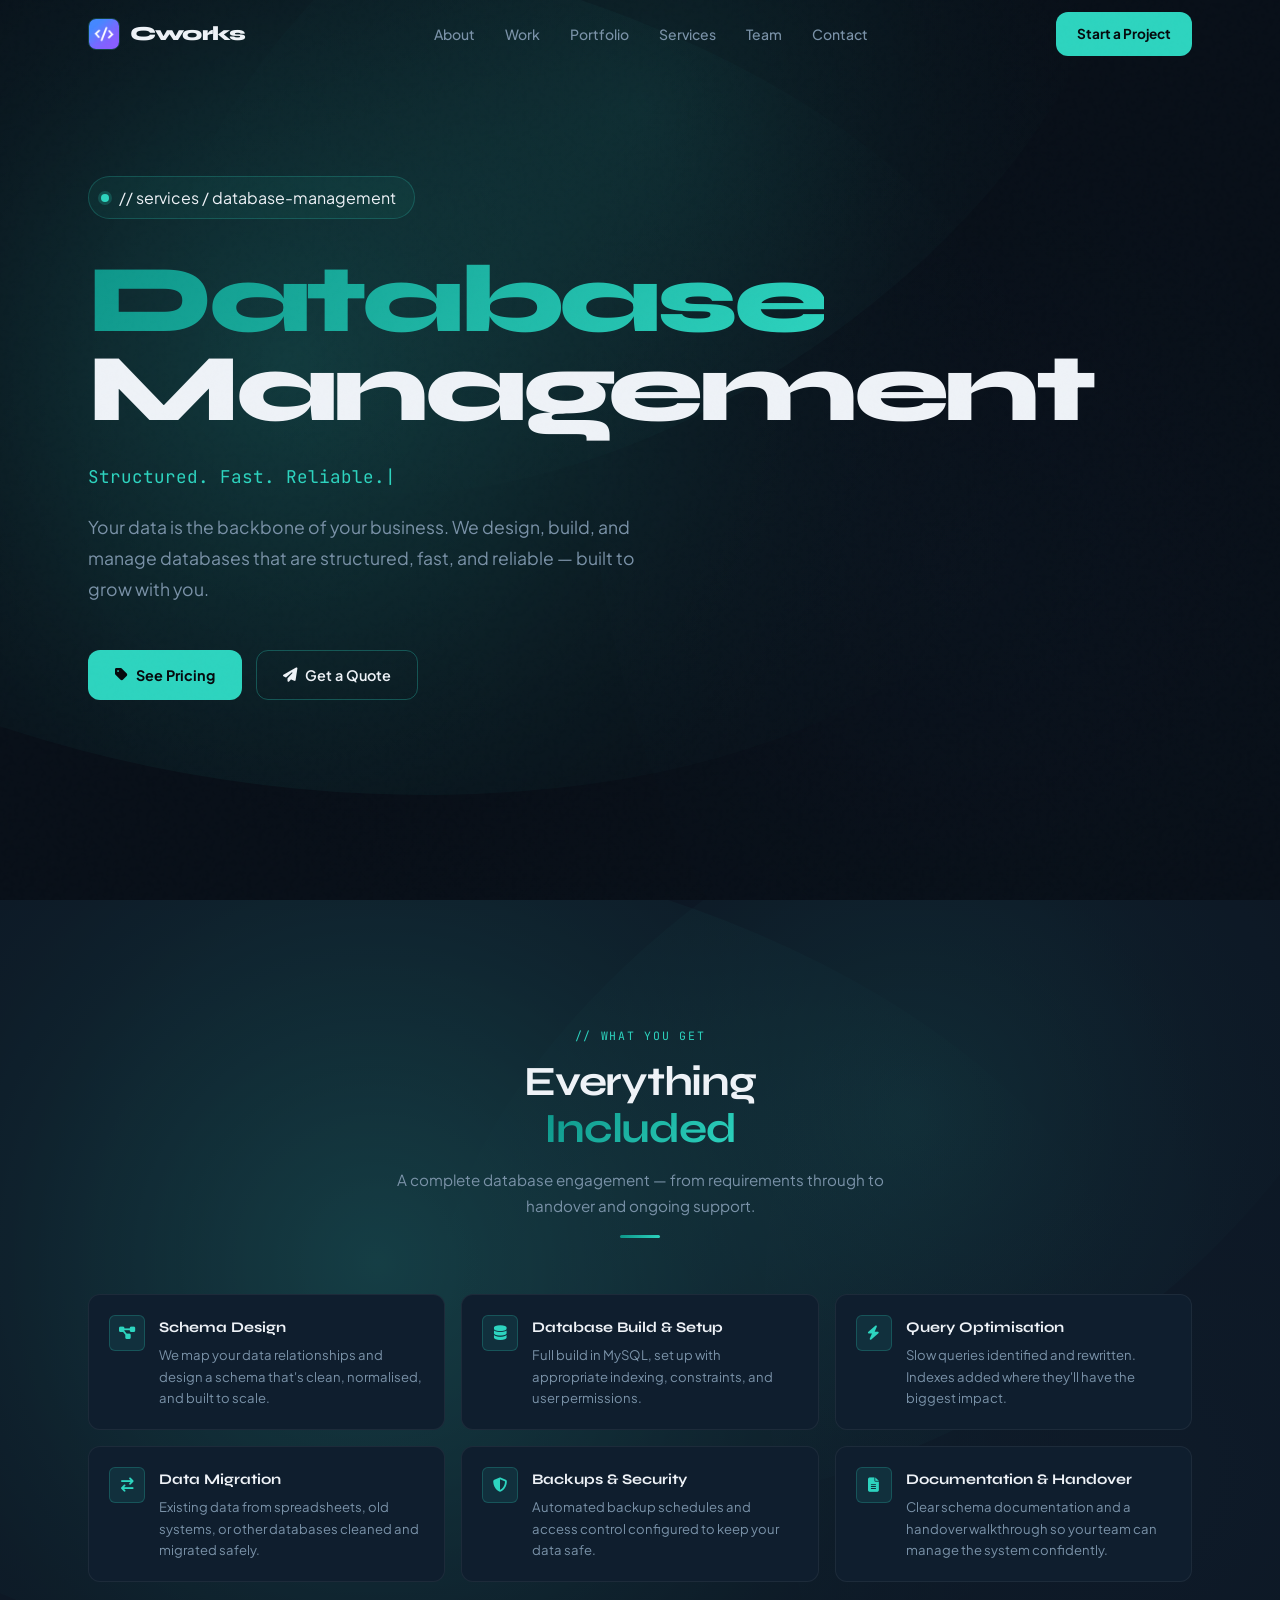
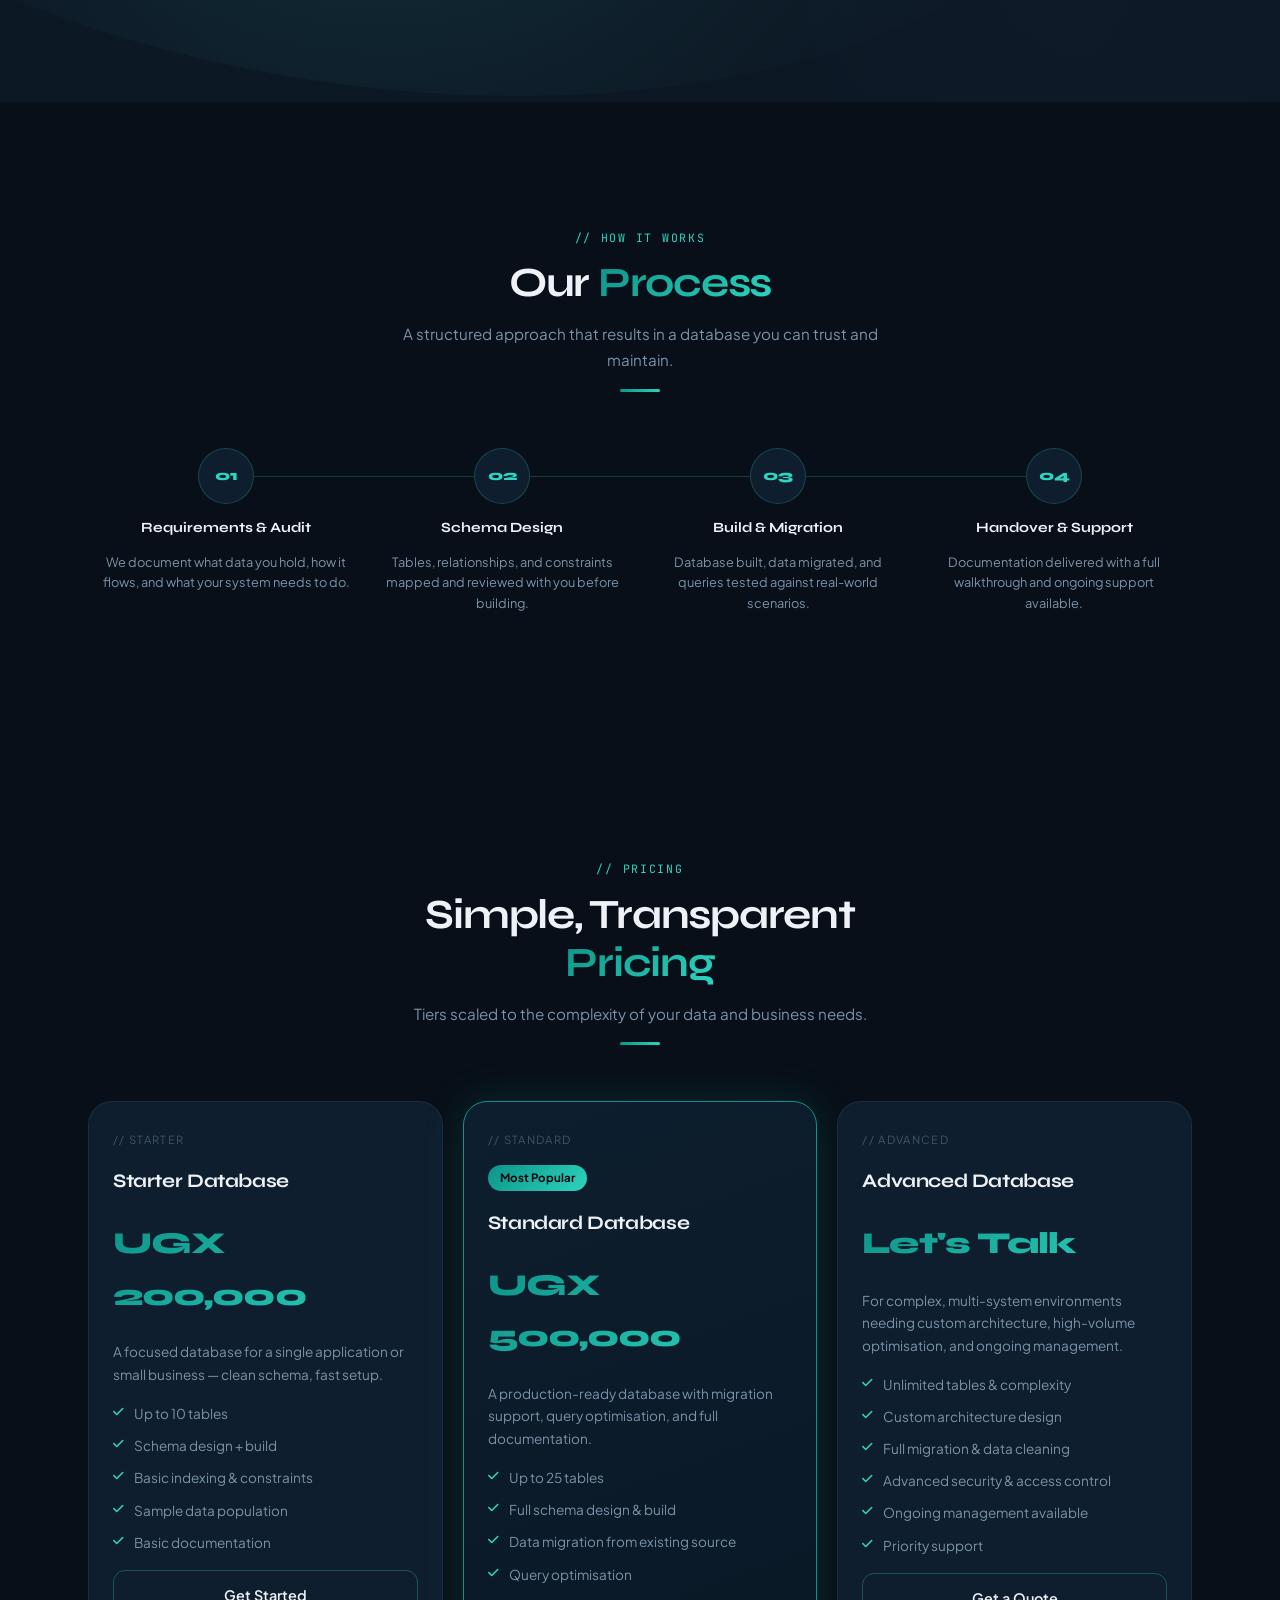
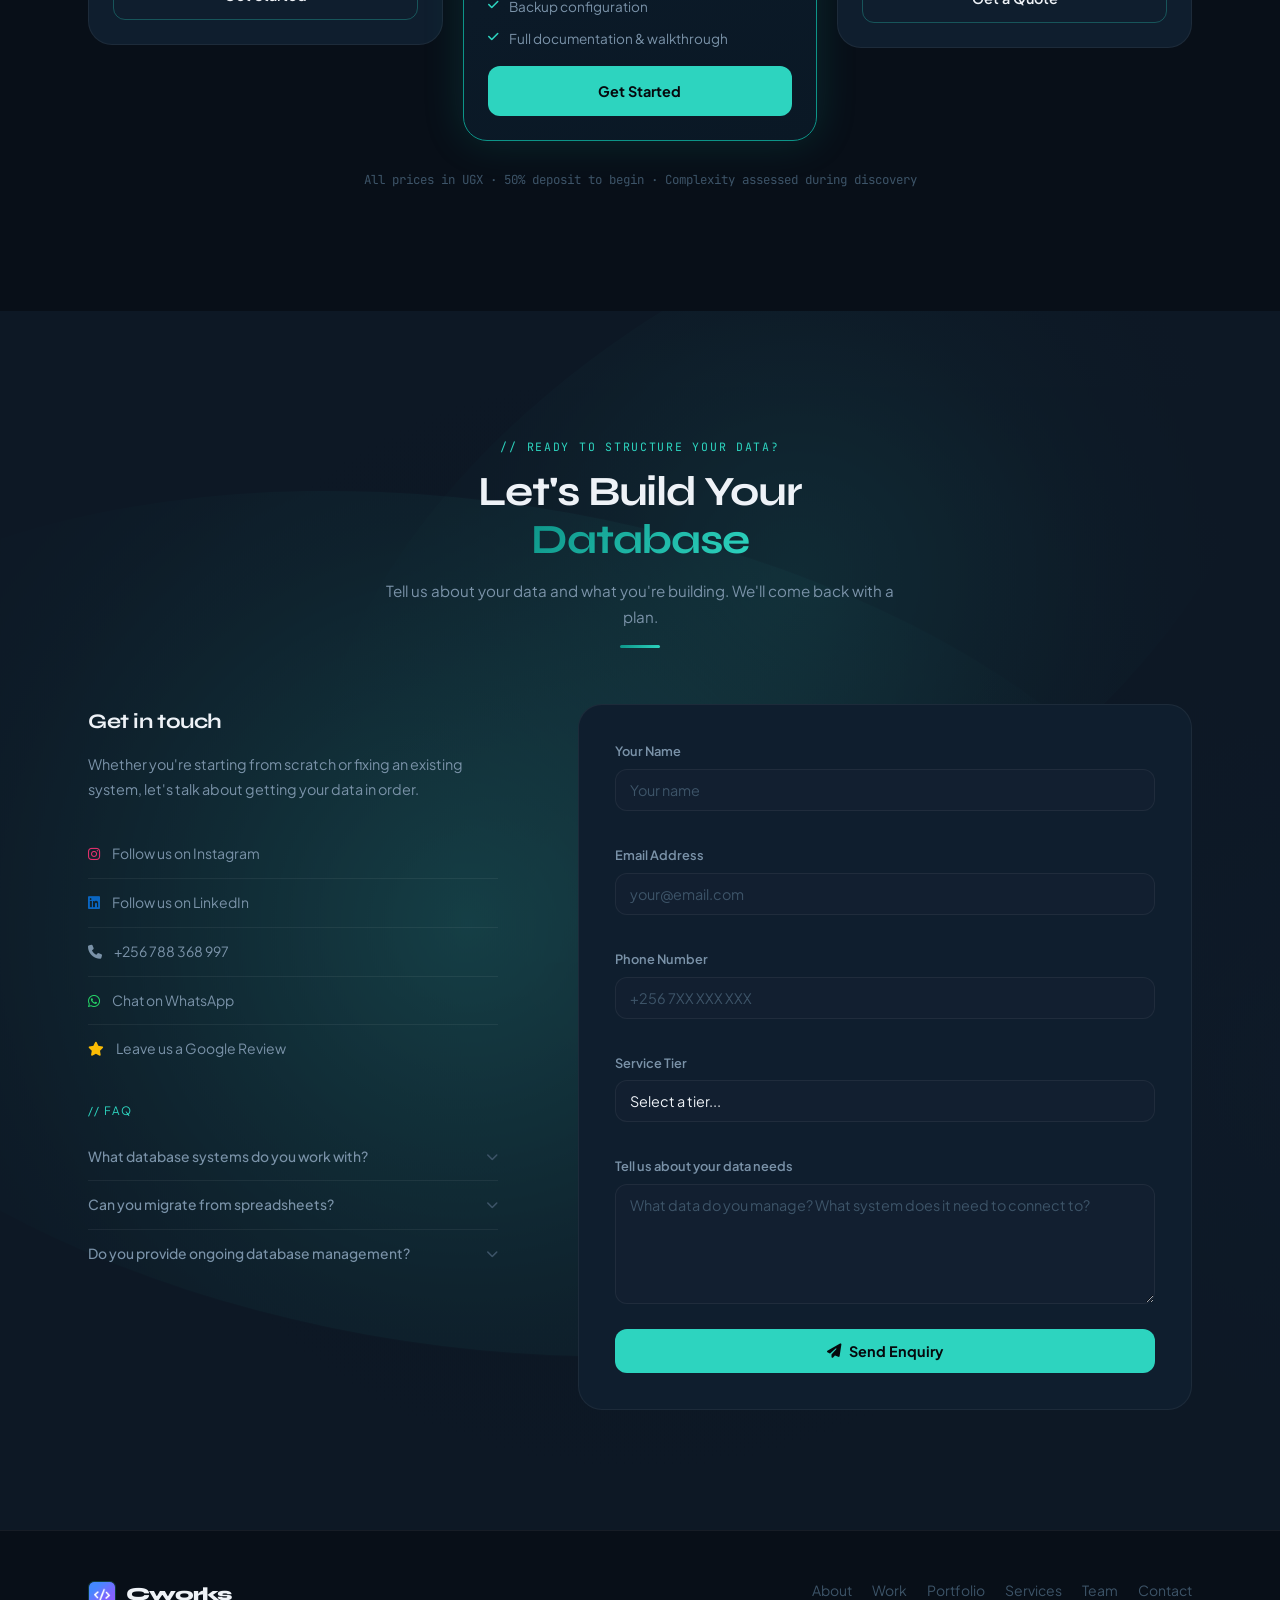
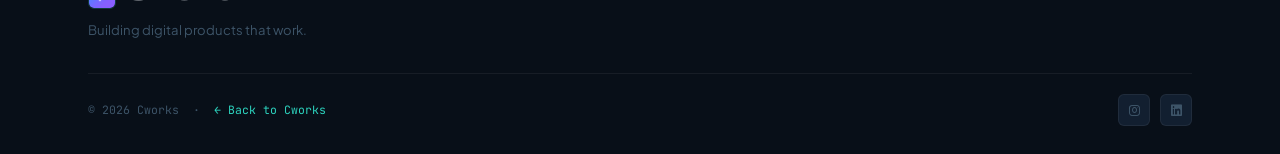
==== database-management.html @ e812fcf0 "Add portfolio page and update navigation links across multiple pages - Created a new portfolio.html " ====
<!DOCTYPE html>
<html lang="en">
<head>
  <meta charset="UTF-8"/>
  <meta name="viewport" content="width=device-width, initial-scale=1.0"/>
  <title>Database Management — Cworks</title>

  <link rel="icon" type="image/png" href="CodeHub.png"/>
  <link rel="apple-touch-icon" href="CodeHub.png"/>

  <meta name="description" content="Cworks designs and builds custom database systems for businesses. Structured storage, fast queries, and reliable data you can trust."/>
  <meta name="keywords" content="database management MySQL database design PHP backend Cworks"/>
  <meta name="author" content="Cworks — The Runner Team"/>
  <meta name="robots" content="index, follow"/>
  <meta name="theme-color" content="#415a77"/>
  <link rel="canonical" href="https://the-runner-team.github.io/website/database-management.html"/>

  <meta property="og:title" content="Database Management — Cworks"/>
  <meta property="og:description" content="Custom database systems designed and built for businesses. Structured, fast, and reliable data from day one."/>
  <meta property="og:url" content="https://the-runner-team.github.io/website/database-management.html"/>
  <meta property="og:type" content="website"/>
  <meta property="og:site_name" content="Cworks"/>
  <meta property="og:image" content="https://the-runner-team.github.io/website/CodeHub.png"/>

  <meta name="twitter:card" content="summary_large_image"/>
  <meta name="twitter:title" content="Database Management | Cworks"/>
  <meta name="twitter:image" content="https://the-runner-team.github.io/website/CodeHub.png"/>
  <meta name="twitter:site" content="@cworks26"/>

  <link rel="preconnect" href="https://fonts.googleapis.com"/>
  <link rel="preconnect" href="https://fonts.gstatic.com" crossorigin=""/>
  <link href="https://fonts.googleapis.com/css2?family=Syne:wght@700;800&family=Plus+Jakarta+Sans:wght@300;400;500;600;700&family=JetBrains+Mono:wght@400;500&display=swap" rel="stylesheet"/>
  <link rel="stylesheet" href="https://cdnjs.cloudflare.com/ajax/libs/font-awesome/6.5.0/css/all.min.css"/>
  <link rel="stylesheet" href="css/styles.css"/>
</head>

<body>

  <!-- NAV -->
  <nav class="navbar" id="navbar" role="navigation" aria-label="Main navigation">
    <div class="container nav-inner">
      <a href="index.html" class="nav-logo" aria-label="Cworks home">
        <span class="nav-logo-mark"><img src="CodeHub.png" alt="Cworks"/></span>
        Cworks
      </a>
      <ul class="nav-links" role="list">
        <li><a href="index.html#about"    class="nav-link">About</a></li>
        <li><a href="index.html#projects" class="nav-link">Work</a></li>
        <li><a href="portfolio.html"      class="nav-link">Portfolio</a></li>
        <li><a href="index.html#services" class="nav-link">Services</a></li>
        <li><a href="index.html#team"     class="nav-link">Team</a></li>
        <li><a href="#contact"            class="nav-link">Contact</a></li>
      </ul>
      <div style="display:flex;align-items:center;gap:10px;">
        <a href="#contact" class="btn-primary" style="padding:9px 20px;font-size:0.85rem;">Start a Project</a>
        <button class="hamburger" id="hamburger" aria-label="Toggle menu" aria-expanded="false">
          <span></span><span></span><span></span>
        </button>
      </div>
    </div>
  </nav>
  <div class="mobile-menu" id="mobileMenu" role="menu">
    <a href="index.html#about"    class="nav-link" role="menuitem">About</a>
    <a href="index.html#projects" class="nav-link" role="menuitem">Work</a>
    <a href="portfolio.html"      class="nav-link" role="menuitem">Portfolio</a>
    <a href="index.html#services" class="nav-link" role="menuitem">Services</a>
    <a href="index.html#team"     class="nav-link" role="menuitem">Team</a>
    <a href="#contact"            class="nav-link" role="menuitem">Contact</a>
    <a href="#contact"            class="btn-primary" style="margin-top:8px;justify-content:center;">Start a Project</a>
  </div>


  <!-- HERO -->
  <section class="hero" id="hero" aria-label="Database Management service">
  <canvas class="aurora-canvas" id="auroraCanvas" aria-hidden="true"></canvas>
    <div class="container">
      <div class="hero-content">
        <div class="hero-badge" aria-hidden="true">
          <span class="hero-badge-dot"></span>
          <span class="font-code">// services / database-management</span>
        </div>
        <h1 class="hero-title">
          <span class="gradient-text">Database</span> Management
        </h1>
        <p class="hero-subtitle">
          <span id="typing-text"></span><span class="typing-cursor" aria-hidden="true">|</span>
        </p>
        <p class="hero-description">
          Your data is the backbone of your business. We design, build, and manage databases that are structured, fast, and reliable — built to grow with you.
        </p>
        <div class="hero-cta">
          <a href="#pricing" class="btn-primary"><i class="fa-solid fa-tag" aria-hidden="true"></i> See Pricing</a>
          <a href="#contact" class="btn-secondary"><i class="fa-solid fa-paper-plane" aria-hidden="true"></i> Get a Quote</a>
        </div>
      </div>
    </div>
  </section>


  <!-- WHAT'S INCLUDED -->
  <section class="section about" id="includes" aria-label="What's included">
  <canvas class="aurora-canvas section-aurora" aria-hidden="true"></canvas>
    <div class="container">
      <div class="section-header reveal">
        <span class="section-label">// what you get</span>
        <h2 class="section-title">Everything<br/><span class="gradient-text">Included</span></h2>
        <p class="section-description">A complete database engagement — from requirements through to handover and ongoing support.</p>
        <span class="accent-line" aria-hidden="true"></span>
      </div>

      <div class="features-grid reveal">
        <div class="feature-item">
          <div class="feature-icon"><i class="fa-solid fa-diagram-project"></i></div>
          <div class="feature-text">
            <h4>Schema Design</h4>
            <p>We map your data relationships and design a schema that's clean, normalised, and built to scale.</p>
          </div>
        </div>
        <div class="feature-item">
          <div class="feature-icon"><i class="fa-solid fa-database"></i></div>
          <div class="feature-text">
            <h4>Database Build &amp; Setup</h4>
            <p>Full build in MySQL, set up with appropriate indexing, constraints, and user permissions.</p>
          </div>
        </div>
        <div class="feature-item">
          <div class="feature-icon"><i class="fa-solid fa-bolt"></i></div>
          <div class="feature-text">
            <h4>Query Optimisation</h4>
            <p>Slow queries identified and rewritten. Indexes added where they'll have the biggest impact.</p>
          </div>
        </div>
        <div class="feature-item">
          <div class="feature-icon"><i class="fa-solid fa-arrow-right-arrow-left"></i></div>
          <div class="feature-text">
            <h4>Data Migration</h4>
            <p>Existing data from spreadsheets, old systems, or other databases cleaned and migrated safely.</p>
          </div>
        </div>
        <div class="feature-item">
          <div class="feature-icon"><i class="fa-solid fa-shield-halved"></i></div>
          <div class="feature-text">
            <h4>Backups &amp; Security</h4>
            <p>Automated backup schedules and access control configured to keep your data safe.</p>
          </div>
        </div>
        <div class="feature-item">
          <div class="feature-icon"><i class="fa-solid fa-file-lines"></i></div>
          <div class="feature-text">
            <h4>Documentation &amp; Handover</h4>
            <p>Clear schema documentation and a handover walkthrough so your team can manage the system confidently.</p>
          </div>
        </div>
      </div>
    </div>
  </section>


  <!-- PROCESS -->
  <section class="section process-section has-grid" id="process" aria-label="Our process">
    <div class="container">
      <div class="section-header reveal">
        <span class="section-label">// how it works</span>
        <h2 class="section-title">Our <span class="gradient-text">Process</span></h2>
        <p class="section-description">A structured approach that results in a database you can trust and maintain.</p>
        <span class="accent-line" aria-hidden="true"></span>
      </div>

      <div class="process-compact reveal">
        <div class="process-compact-step">
          <div class="process-compact-num">01</div>
          <div class="process-compact-title">Requirements &amp; Audit</div>
          <div class="process-compact-desc">We document what data you hold, how it flows, and what your system needs to do.</div>
        </div>
        <div class="process-compact-step">
          <div class="process-compact-num">02</div>
          <div class="process-compact-title">Schema Design</div>
          <div class="process-compact-desc">Tables, relationships, and constraints mapped and reviewed with you before building.</div>
        </div>
        <div class="process-compact-step">
          <div class="process-compact-num">03</div>
          <div class="process-compact-title">Build &amp; Migration</div>
          <div class="process-compact-desc">Database built, data migrated, and queries tested against real-world scenarios.</div>
        </div>
        <div class="process-compact-step">
          <div class="process-compact-num">04</div>
          <div class="process-compact-title">Handover &amp; Support</div>
          <div class="process-compact-desc">Documentation delivered with a full walkthrough and ongoing support available.</div>
        </div>
      </div>
    </div>
  </section>


  <!-- PRICING -->
  <section class="section projects" id="pricing" aria-label="Pricing">
    <div class="container">
      <div class="section-header reveal">
        <span class="section-label">// pricing</span>
        <h2 class="section-title">Simple, Transparent<br/><span class="gradient-text">Pricing</span></h2>
        <p class="section-description">Tiers scaled to the complexity of your data and business needs.</p>
        <span class="accent-line" aria-hidden="true"></span>
      </div>

      <div class="pricing-grid reveal">

        <div class="pricing-card">
          <div class="pricing-tier-label font-code">// starter</div>
          <h3 class="pricing-name">Starter Database</h3>
          <span class="pricing-amount gradient-text">UGX 200,000</span>
          <p class="pricing-desc">A focused database for a single application or small business — clean schema, fast setup.</p>
          <ul class="pricing-features">
            <li><i class="fa-solid fa-check"></i> Up to 10 tables</li>
            <li><i class="fa-solid fa-check"></i> Schema design + build</li>
            <li><i class="fa-solid fa-check"></i> Basic indexing &amp; constraints</li>
            <li><i class="fa-solid fa-check"></i> Sample data population</li>
            <li><i class="fa-solid fa-check"></i> Basic documentation</li>
          </ul>
          <a href="#contact" class="btn-secondary" style="width:100%;justify-content:center;margin-top:auto;">Get Started</a>
        </div>

        <div class="pricing-card pricing-card--featured">
          <div class="pricing-tier-label font-code">// standard</div>
          <div class="pricing-popular-badge">Most Popular</div>
          <h3 class="pricing-name">Standard Database</h3>
          <span class="pricing-amount gradient-text">UGX 500,000</span>
          <p class="pricing-desc">A production-ready database with migration support, query optimisation, and full documentation.</p>
          <ul class="pricing-features">
            <li><i class="fa-solid fa-check"></i> Up to 25 tables</li>
            <li><i class="fa-solid fa-check"></i> Full schema design &amp; build</li>
            <li><i class="fa-solid fa-check"></i> Data migration from existing source</li>
            <li><i class="fa-solid fa-check"></i> Query optimisation</li>
            <li><i class="fa-solid fa-check"></i> Backup configuration</li>
            <li><i class="fa-solid fa-check"></i> Full documentation &amp; walkthrough</li>
          </ul>
          <a href="#contact" class="btn-primary" style="width:100%;justify-content:center;margin-top:auto;">Get Started</a>
        </div>

        <div class="pricing-card">
          <div class="pricing-tier-label font-code">// advanced</div>
          <h3 class="pricing-name">Advanced Database</h3>
          <span class="pricing-amount gradient-text">Let's Talk</span>
          <p class="pricing-desc">For complex, multi-system environments needing custom architecture, high-volume optimisation, and ongoing management.</p>
          <ul class="pricing-features">
            <li><i class="fa-solid fa-check"></i> Unlimited tables &amp; complexity</li>
            <li><i class="fa-solid fa-check"></i> Custom architecture design</li>
            <li><i class="fa-solid fa-check"></i> Full migration &amp; data cleaning</li>
            <li><i class="fa-solid fa-check"></i> Advanced security &amp; access control</li>
            <li><i class="fa-solid fa-check"></i> Ongoing management available</li>
            <li><i class="fa-solid fa-check"></i> Priority support</li>
          </ul>
          <a href="#contact" class="btn-secondary" style="width:100%;justify-content:center;margin-top:auto;">Get a Quote</a>
        </div>

      </div>
      <p class="pricing-notes">All prices in UGX · 50% deposit to begin · Complexity assessed during discovery</p>
    </div>
  </section>


  <!-- CONTACT -->
  <section class="section contact has-grid bg-1-section" id="contact" aria-label="Get in touch">
  <canvas class="aurora-canvas section-aurora" aria-hidden="true"></canvas>
    <div class="container">
      <div class="section-header reveal">
        <span class="section-label">// ready to structure your data?</span>
        <h2 class="section-title">Let's Build Your<br/><span class="gradient-text">Database</span></h2>
        <p class="section-description">Tell us about your data and what you're building. We'll come back with a plan.</p>
        <span class="accent-line" aria-hidden="true"></span>
      </div>

      <div class="contact-wrapper contact-wrapper--wide">
        <div class="contact-info reveal">
          <h3>Get in touch</h3>
          <p>Whether you're starting from scratch or fixing an existing system, let's talk about getting your data in order.</p>
          <a href="https://www.instagram.com/cworks26/" class="contact-link" target="_blank" rel="noopener noreferrer">
            <i class="fa-brands fa-instagram" style="color:#E1306C;"></i> Follow us on Instagram
          </a>
          <a href="https://www.linkedin.com/company/cworks26/" class="contact-link" target="_blank" rel="noopener noreferrer">
            <i class="fa-brands fa-linkedin" style="color:#0A66C2;"></i> Follow us on LinkedIn
          </a>
          <a href="tel:+256788368997" class="contact-link">
            <i class="fa-solid fa-phone"></i> +256 788 368 997
          </a>
          <a href="https://wa.me/256788368997" class="contact-link" target="_blank" rel="noopener noreferrer">
            <i class="fa-brands fa-whatsapp" style="color:#25D366;"></i> Chat on WhatsApp
          </a>
          <a href="https://g.page/r/CXH2-fsHKeH0EBM/review" class="contact-link" target="_blank" rel="noopener noreferrer">
            <i class="fa-solid fa-star" style="color:#FBBC04;"></i> Leave us a Google Review
          </a>

          <div class="faq-inline">
            <p class="faq-inline-label font-code">// faq</p>
            <details class="faq-item">
              <summary class="faq-question">What database systems do you work with?<i class="fa-solid fa-chevron-down faq-icon"></i></summary>
              <div class="faq-answer"><p>We primarily work with MySQL and Python-based backends. We can assess other systems — reach out to discuss your stack.</p></div>
            </details>
            <details class="faq-item">
              <summary class="faq-question">Can you migrate from spreadsheets?<i class="fa-solid fa-chevron-down faq-icon"></i></summary>
              <div class="faq-answer"><p>Yes — spreadsheet-to-database migration is one of the most common things we do. We handle data cleaning and import as part of the process.</p></div>
            </details>
            <details class="faq-item">
              <summary class="faq-question">Do you provide ongoing database management?<i class="fa-solid fa-chevron-down faq-icon"></i></summary>
              <div class="faq-answer"><p>Yes — ongoing management, monitoring, and optimisation are available as a retainer. Discuss this during your discovery call.</p></div>
            </details>
          </div>
        </div>

        <div class="contact-form reveal reveal-delay-2">
          <form id="contact-form" action="https://api.web3forms.com/submit" method="POST" aria-label="Database enquiry form" novalidate>
            <input type="hidden" name="access_key" value="dd3dd29d-fc75-4ea5-b907-18526ad695c6"/>
            <input type="hidden" name="redirect" value="false"/>
            <input type="hidden" name="subject" value="Database Management Enquiry — Cworks"/>
            <input type="hidden" name="from_name" value="Cworks Database Management Page"/>

            <div class="form-group">
              <label class="form-label" for="contact-name">Your Name</label>
              <input class="form-input" type="text" id="contact-name" name="name" placeholder="Your name" autocomplete="name" required/>
              <span class="form-error" id="name-error" aria-live="polite"></span>
            </div>
            <div class="form-group">
              <label class="form-label" for="contact-email">Email Address</label>
              <input class="form-input" type="email" id="contact-email" name="email" placeholder="your@email.com" autocomplete="email" required/>
              <span class="form-error" id="email-error" aria-live="polite"></span>
            </div>
            <div class="form-group">
              <label class="form-label" for="contact-phone">Phone Number</label>
              <input class="form-input" type="tel" id="contact-phone" name="phone" placeholder="+256 7XX XXX XXX" autocomplete="tel" required/>
              <span class="form-error" id="phone-error" aria-live="polite"></span>
            </div>
            <div class="form-group">
              <label class="form-label" for="contact-tier">Service Tier</label>
              <select class="form-input form-select" id="contact-tier" name="tier" required>
                <option value="" disabled selected>Select a tier...</option>
                <option value="Starter Database — UGX 200,000">Starter Database — UGX 200,000</option>
                <option value="Standard Database — UGX 500,000">Standard Database — UGX 500,000</option>
                <option value="Advanced Database — Custom pricing">Advanced Database — Custom pricing</option>
              </select>
              <span class="form-error" id="tier-error" aria-live="polite"></span>
            </div>
            <div class="form-group">
              <label class="form-label" for="contact-message">Tell us about your data needs</label>
              <textarea class="form-textarea" id="contact-message" name="message" placeholder="What data do you manage? What system does it need to connect to?" rows="5" required></textarea>
            </div>
            <div id="form-feedback" class="form-feedback" aria-live="polite" hidden></div>
            <button type="submit" id="form-submit" class="btn-primary" style="width:100%;justify-content:center;">
              <i class="fa-solid fa-paper-plane"></i> Send Enquiry
            </button>
          </form>
        </div>
      </div>
    </div>
  </section>


  <!-- FOOTER -->
  <footer class="footer" role="contentinfo">
  <div class="container">
    <div class="footer-inner">
      <div>
        <div class="footer-logo-wrap">
          <span class="footer-logo-icon"><img src="CodeHub.png" alt="Cworks"/></span>
          Cworks
        </div>
        <p class="footer-tagline">Building digital products that work.</p>
      </div>
      <nav aria-label="Footer navigation">
        <div class="footer-nav">
          <a href="index.html#about"    class="footer-link">About</a>
          <a href="index.html#projects" class="footer-link">Work</a>
          <a href="portfolio.html"      class="footer-link">Portfolio</a>
          <a href="index.html#services" class="footer-link">Services</a>
          <a href="index.html#team"     class="footer-link">Team</a>
          <a href="#contact"            class="footer-link">Contact</a>
        </div>
      </nav>
    </div>
    <div class="footer-bottom">
      <p class="footer-copy">© <span class="footer-year"></span> Cworks &nbsp;·&nbsp; <a href="index.html" style="color:var(--teal);">← Back to Cworks</a></p>
      <div class="footer-socials">
        <a href="https://www.instagram.com/cworks26/" class="footer-social" target="_blank" rel="noopener noreferrer" aria-label="Instagram"><i class="fa-brands fa-instagram" aria-hidden="true"></i></a>
        <a href="https://www.linkedin.com/company/cworks26/" class="footer-social" target="_blank" rel="noopener noreferrer" aria-label="LinkedIn"><i class="fa-brands fa-linkedin" aria-hidden="true"></i></a>
      </div>
    </div>
  </div>
</footer>

  <script src="js/script.js"></script>
</body>
</html>
---- css/styles.css ----
/* ============================================================
   Cworks — Precision Dark Design System v3
   Fonts: Syne (display) · Plus Jakarta Sans (body) · JetBrains Mono
   Accent: Electric Teal #2dd4bf / #0d9488
   ============================================================ */

:root {
  --bg-0:          #080f18;
  --bg-1:          #0d1825;
  --bg-2:          #121f30;
  --bg-card:       #0f1e2e;
  --bg-card-hover: #152536;

  --teal:          #2dd4bf;
  --teal-dark:     #0d9488;
  --teal-dim:      rgba(45, 212, 191, 0.1);
  --teal-glow:     0 0 40px rgba(45, 212, 191, 0.18);
  --teal-border:   rgba(45, 212, 191, 0.22);

  --text-1:  #eef2f7;
  --text-2:  #7a92a8;
  --text-3:  #3d5468;

  --border:       rgba(255, 255, 255, 0.06);
  --border-hover: rgba(45, 212, 191, 0.3);

  --radius-sm: 6px;
  --radius-md: 12px;
  --radius-lg: 18px;
  --radius-xl: 24px;

  --shadow-card: 0 4px 40px rgba(0,0,0,0.5);
  --shadow-teal: 0 8px 32px rgba(13,148,136,0.28);

  --ease: cubic-bezier(0.16, 1, 0.3, 1);
  --t:    0.32s;
}

/* RESET */
*, *::before, *::after { box-sizing: border-box; margin: 0; padding: 0; }
html { scroll-behavior: smooth; }
body {
  font-family: 'Plus Jakarta Sans', sans-serif;
  background: var(--bg-0);
  color: var(--text-1);
  line-height: 1.7;
  overflow-x: hidden;
  -webkit-font-smoothing: antialiased;
}
img { max-width: 100%; display: block; }
a   { color: inherit; text-decoration: none; }
ul  { list-style: none; }
button { cursor: pointer; border: none; background: none; font-family: inherit; }

/* LAYOUT */
.container { width: 100%; max-width: 1160px; margin: 0 auto; padding: 0 28px; }
.section    { padding: 120px 0; }

/* TYPE */
.label {
  font-family: 'JetBrains Mono', monospace;
  font-size: 0.72rem;
  letter-spacing: 0.15em;
  text-transform: uppercase;
  color: var(--teal);
}

.eyebrow {
  display: flex;
  align-items: center;
  gap: 10px;
  margin-bottom: 20px;
}

.eyebrow::before {
  content: '';
  display: block;
  width: 28px;
  height: 2px;
  background: var(--teal);
  border-radius: 2px;
  flex-shrink: 0;
}

.teal { color: var(--teal); }

.teal-gradient {
  background: linear-gradient(135deg, var(--teal-dark), var(--teal));
  -webkit-background-clip: text;
  -webkit-text-fill-color: transparent;
  background-clip: text;
}

/* NOISE */
body::before {
  content: '';
  position: fixed;
  inset: 0;
  background-image: url("data:image/svg+xml,%3Csvg viewBox='0 0 200 200' xmlns='http://www.w3.org/2000/svg'%3E%3Cfilter id='n'%3E%3CfeTurbulence type='fractalNoise' baseFrequency='0.85' numOctaves='4' stitchTiles='stitch'/%3E%3C/filter%3E%3Crect width='100%25' height='100%25' filter='url(%23n)' opacity='0.05'/%3E%3C/svg%3E");
  pointer-events: none;
  z-index: 999;
  opacity: 0.3;
}

/* ── NAVBAR ─────────────────────────────────────────────── */
.navbar {
  position: fixed; top: 0; left: 0; width: 100%; z-index: 100;
  transition: background var(--t) var(--ease), border-color var(--t);
  border-bottom: 1px solid transparent;
}
.navbar.scrolled {
  background: rgba(6,9,13,0.88);
  backdrop-filter: blur(24px);
  -webkit-backdrop-filter: blur(24px);
  border-bottom-color: var(--border);
}
.nav-inner {
  display: flex; align-items: center; justify-content: space-between; height: 68px;
}
.nav-logo {
  display: flex; align-items: center; gap: 10px;
  font-family: 'Syne', sans-serif; font-weight: 800; font-size: 1.25rem;
  letter-spacing: -0.04em; color: var(--text-1);
}
.nav-logo-mark {
  width: 32px; height: 32px; border-radius: 8px;
  overflow: hidden; border: 1px solid var(--teal-border); flex-shrink: 0;
}
.nav-logo-mark img { width: 100%; height: 100%; object-fit: cover; }
.nav-links { display: flex; align-items: center; gap: 2px; }
.nav-link {
  padding: 6px 14px; font-size: 0.875rem; font-weight: 500;
  color: var(--text-2); border-radius: var(--radius-sm);
  transition: color var(--t), background var(--t);
}
.nav-link:hover, .nav-link.active {
  color: var(--text-1); background: rgba(255,255,255,0.05);
}
.hamburger { display: none; flex-direction: column; gap: 5px; padding: 6px; }
.hamburger span {
  display: block; width: 22px; height: 2px;
  background: var(--text-1); border-radius: 2px; transition: all 0.3s;
}
.hamburger.active span:nth-child(1) { transform: translateY(7px) rotate(45deg); }
.hamburger.active span:nth-child(2) { opacity: 0; transform: scaleX(0); }
.hamburger.active span:nth-child(3) { transform: translateY(-7px) rotate(-45deg); }
.mobile-menu {
  display: none; position: fixed; top: 68px; left: 0; right: 0;
  background: rgba(6,9,13,0.97); backdrop-filter: blur(24px);
  border-bottom: 1px solid var(--border);
  padding: 16px 28px; flex-direction: column; gap: 4px; z-index: 99;
}
.mobile-menu.open { display: flex; }
.mobile-menu .nav-link { padding: 12px 14px; font-size: 0.95rem; }

/* ── BUTTONS ────────────────────────────────────────────── */
.btn-primary {
  display: inline-flex; align-items: center; gap: 8px;
  padding: 12px 26px; background: var(--teal); color: #06090d;
  font-family: 'Plus Jakarta Sans', sans-serif; font-size: 0.9rem; font-weight: 700;
  border-radius: var(--radius-md); border: 1px solid transparent;
  transition: all var(--t) var(--ease); cursor: pointer; white-space: nowrap;
}
.btn-primary:hover { background: #fff; transform: translateY(-2px); box-shadow: var(--shadow-teal); }

.btn-outline {
  display: inline-flex; align-items: center; gap: 8px;
  padding: 12px 26px; background: transparent; color: var(--text-1);
  font-family: 'Plus Jakarta Sans', sans-serif; font-size: 0.9rem; font-weight: 600;
  border-radius: var(--radius-md); border: 1px solid var(--border-hover);
  transition: all var(--t) var(--ease); cursor: pointer; white-space: nowrap;
}
.btn-outline:hover {
  background: var(--teal-dim); border-color: var(--teal);
  color: var(--teal); transform: translateY(-2px);
}

.btn-ghost {
  display: inline-flex; align-items: center; gap: 6px;
  background: transparent; color: var(--teal);
  font-size: 0.85rem; font-weight: 600; border: none;
  transition: gap var(--t) var(--ease); cursor: pointer;
}
.btn-ghost:hover { gap: 10px; }

/* ── HERO ───────────────────────────────────────────────── */
.hero {
  position: relative; min-height: 100vh;
  display: flex; align-items: center;
  overflow: hidden; background: var(--bg-0);
}
/* ── AURORA CANVAS ───────────────────────────────────────── */
/* Used on hero + all bg-1 sections for ambient depth */
.aurora-canvas {
  position: absolute;
  inset: 0;
  width: 100%;
  height: 100%;
  pointer-events: none;
  z-index: 0;
}
.hero .aurora-canvas    { opacity: 0.6; }
.section .aurora-canvas { opacity: 0.55; }
/* Lift all direct containers above the canvas */
.section > .container,
.hero > .container { position: relative; z-index: 1; }
.hero-orb {
  position: absolute; border-radius: 50%; filter: blur(90px); pointer-events: none;
}
.orb-1 {
  width: 700px; height: 700px;
  background: radial-gradient(circle, rgba(13,148,136,0.28) 0%, transparent 65%);
  top: -200px; left: -180px; animation: drift-1 20s ease-in-out infinite;
}
.orb-2 {
  width: 500px; height: 500px;
  background: radial-gradient(circle, rgba(45,212,191,0.14) 0%, transparent 65%);
  bottom: -100px; right: -50px; animation: drift-2 25s ease-in-out infinite;
}
@keyframes drift-1 {
  0%,100% { transform: translate(0,0); }
  33% { transform: translate(50px,-30px); }
  66% { transform: translate(-20px,40px); }
}
@keyframes drift-2 {
  0%,100% { transform: translate(0,0); }
  50% { transform: translate(-40px,-50px); }
}
.hero-content {
  position: relative; z-index: 2;
  padding: 140px 0 100px; max-width: 880px;
}
.hero-status {
  display: inline-flex; align-items: center; gap: 10px;
  background: rgba(45,212,191,0.06); border: 1px solid var(--teal-border);
  border-radius: 100px; padding: 7px 18px 7px 12px; margin-bottom: 36px;
}
.status-dot {
  width: 8px; height: 8px; border-radius: 50%; background: var(--teal);
  box-shadow: 0 0 0 3px rgba(45,212,191,0.2); flex-shrink: 0;
  animation: pulse-ring 2.5s ease-in-out infinite;
}
@keyframes pulse-ring {
  0%,100% { box-shadow: 0 0 0 3px rgba(45,212,191,0.2); }
  50%      { box-shadow: 0 0 0 7px rgba(45,212,191,0.05); }
}
.hero-headline {
  font-family: 'Syne', sans-serif;
  font-size: clamp(3.5rem, 9vw, 7.5rem);
  font-weight: 800; line-height: 0.92; letter-spacing: -0.045em;
  margin-bottom: 28px; color: var(--text-1);
}
.hero-sub {
  font-size: clamp(1rem, 2vw, 1.18rem); color: var(--text-2);
  max-width: 560px; line-height: 1.78; margin-bottom: 44px;
}
.hero-cta { display: flex; align-items: center; gap: 14px; flex-wrap: wrap; margin-bottom: 64px; }
.hero-stats {
  display: flex; border-top: 1px solid var(--border); padding-top: 40px; max-width: 480px;
}
.hero-stat { padding-right: 36px; margin-right: 36px; border-right: 1px solid var(--border); }
.hero-stat:last-child { border-right: none; margin-right: 0; padding-right: 0; }
.hero-stat-value {
  font-family: 'Syne', sans-serif; font-size: 2.2rem; font-weight: 800;
  letter-spacing: -0.04em; color: var(--text-1); line-height: 1; margin-bottom: 4px;
}
.hero-stat-label {
  font-family: 'JetBrains Mono', monospace; font-size: 0.7rem;
  color: var(--text-3); letter-spacing: 0.1em; text-transform: uppercase;
}

/* ── MARQUEE ────────────────────────────────────────────── */
.marquee-section {
  border-top: 1px solid var(--border); border-bottom: 1px solid var(--border);
  background: var(--bg-1); padding: 18px 0; overflow: hidden;
}
.marquee-track {
  display: flex; animation: marquee 32s linear infinite; width: max-content;
}
.marquee-track:hover { animation-play-state: paused; }
.marquee-item {
  display: flex; align-items: center; gap: 10px; padding: 0 36px;
  font-family: 'JetBrains Mono', monospace; font-size: 0.75rem;
  color: var(--text-3); letter-spacing: 0.08em; text-transform: uppercase;
  white-space: nowrap; transition: color var(--t);
}
.marquee-item:hover { color: var(--teal); }
.marquee-item img {
  width: 18px; height: 18px; opacity: 0.4; filter: grayscale(1);
  transition: all var(--t);
}
.marquee-item:hover img { opacity: 1; filter: grayscale(0); }
.marquee-sep { color: var(--text-3); font-size: 0.5rem; }
@keyframes marquee { from { transform: translateX(0); } to { transform: translateX(-50%); } }

/* ── VALUE PROPS ────────────────────────────────────────── */
.value-section { background: var(--bg-0); }
.value-grid {
  display: grid; grid-template-columns: repeat(3, 1fr);
  gap: 2px; background: var(--border);
  border: 1px solid var(--border); border-radius: var(--radius-xl);
  overflow: hidden; margin-top: 56px;
}
.value-card {
  background: var(--bg-1); padding: 40px 32px;
  position: relative; transition: background var(--t) var(--ease);
}
.value-card:hover { background: var(--bg-card); }
.value-card::before {
  content: ''; position: absolute; top: 0; left: 0; right: 0; height: 2px;
  background: linear-gradient(90deg, var(--teal-dark), var(--teal));
  transform: scaleX(0); transform-origin: left; transition: transform 0.5s var(--ease);
}
.value-card:hover::before { transform: scaleX(1); }
.value-num {
  font-family: 'Syne', sans-serif; font-size: 0.72rem; color: var(--teal);
  font-weight: 700; letter-spacing: 0.1em; margin-bottom: 20px;
}
.value-icon {
  width: 48px; height: 48px; border-radius: var(--radius-md);
  background: var(--teal-dim); border: 1px solid var(--teal-border);
  display: flex; align-items: center; justify-content: center;
  font-size: 1.1rem; color: var(--teal); margin-bottom: 20px;
  transition: all var(--t);
}
.value-card:hover .value-icon { background: var(--teal); color: #06090d; }
.value-title {
  font-family: 'Syne', sans-serif; font-size: 1.1rem; font-weight: 700;
  color: var(--text-1); letter-spacing: -0.02em; margin-bottom: 10px;
}
.value-desc { font-size: 0.875rem; color: var(--text-2); line-height: 1.75; }

/* ── PROJECTS ───────────────────────────────────────────── */
.projects-section { background: var(--bg-1); position: relative; overflow: hidden; }
.projects-header {
  display: flex; align-items: flex-end; justify-content: space-between;
  margin-bottom: 52px; gap: 24px;
}
.projects-grid {
  display: grid; grid-template-columns: repeat(2, 1fr);
  grid-template-rows: auto; gap: 20px;
}
.project-card {
  background: var(--bg-card); border: 1px solid var(--border);
  border-radius: var(--radius-xl); overflow: hidden;
  transition: all var(--t) var(--ease);
}
.project-card:hover {
  border-color: var(--teal-border); transform: translateY(-4px);
  box-shadow: 0 20px 60px rgba(0,0,0,0.4), var(--teal-glow);
}
.project-card--large { grid-row: span 2; }
.project-mockup {
  width: 100%; height: 240px; display: flex;
  align-items: center; justify-content: center;
  position: relative; overflow: hidden;
}
.project-card--large .project-mockup { height: 340px; }
.mock-1 { background: linear-gradient(140deg, #071428 0%, #0c2244 100%); }
.mock-2 { background: linear-gradient(140deg, #071a0e 0%, #0a2b1a 100%); }
.mock-3 { background: linear-gradient(140deg, #150d22 0%, #21103a 100%); }
.mockup-ui {
  position: absolute; inset: 16px; border-radius: 10px;
  background: rgba(255,255,255,0.03); border: 1px solid rgba(255,255,255,0.07);
  padding: 14px; display: flex; flex-direction: column; gap: 8px; overflow: hidden;
}
.m-bar { height: 6px; border-radius: 3px; background: rgba(255,255,255,0.07); }
.m-bar.teal  { background: rgba(45,212,191,0.45); width: 55%; }
.m-bar.green { background: rgba(74,222,128,0.45); width: 55%; }
.m-bar.purp  { background: rgba(167,139,250,0.45); width: 55%; }
.m-bar.sm    { width: 38%; }
.m-bar.xs    { width: 22%; }
.m-row { display: flex; gap: 6px; flex: 1; min-height: 40px; }
.m-col { background: rgba(255,255,255,0.03); border: 1px solid rgba(255,255,255,0.06); border-radius: 6px; flex: 1; }
.m-col.narrow { flex: 0 0 30%; }
.m-highlight { background: rgba(45,212,191,0.07); border: 1px solid rgba(45,212,191,0.18); border-radius: 6px; height: 36px; margin-top: 4px; }
.project-body { padding: 24px 28px 28px; }
.project-meta { display: flex; align-items: center; justify-content: space-between; margin-bottom: 8px; }
.project-type { font-family: 'JetBrains Mono', monospace; font-size: 0.68rem; color: var(--teal); letter-spacing: 0.12em; text-transform: uppercase; }
.project-year { font-family: 'JetBrains Mono', monospace; font-size: 0.68rem; color: var(--text-3); }
.project-name { font-family: 'Syne', sans-serif; font-size: 1.2rem; font-weight: 700; color: var(--text-1); letter-spacing: -0.02em; margin-bottom: 8px; }
.project-desc { font-size: 0.875rem; color: var(--text-2); line-height: 1.7; margin-bottom: 16px; }
.project-tags { display: flex; flex-wrap: wrap; gap: 6px; }
.tag {
  font-family: 'JetBrains Mono', monospace; font-size: 0.67rem;
  padding: 4px 10px; border-radius: 100px;
  background: rgba(255,255,255,0.04); border: 1px solid var(--border);
  color: var(--text-2); transition: all var(--t); letter-spacing: 0.04em;
}
.project-card:hover .tag { border-color: var(--teal-border); color: var(--teal); }

/* ── TRUST STATS ────────────────────────────────────────── */
.trust-section {
  padding: 80px 0; background: var(--bg-0);
  border-top: 1px solid var(--border); border-bottom: 1px solid var(--border);
}
.trust-grid { display: grid; grid-template-columns: repeat(4, 1fr); }
.trust-stat { padding: 0 40px; border-right: 1px solid var(--border); text-align: center; }
.trust-stat:first-child { padding-left: 0; text-align: left; }
.trust-stat:last-child  { border-right: none; }
.trust-num { font-family: 'Syne', sans-serif; font-size: 3rem; font-weight: 800; letter-spacing: -0.05em; line-height: 1; margin-bottom: 8px; color: var(--text-1); }
.trust-label { font-family: 'JetBrains Mono', monospace; font-size: 0.7rem; color: var(--text-3); letter-spacing: 0.1em; text-transform: uppercase; line-height: 1.6; }

/* ── TESTIMONIALS ───────────────────────────────────────── */
.testimonials-section { background: var(--bg-1); position: relative; overflow: hidden; }
.testimonials-grid { display: grid; grid-template-columns: repeat(3, 1fr); gap: 20px; margin-top: 56px; }
.testimonial-card {
  background: var(--bg-card); border: 1px solid var(--border);
  border-radius: var(--radius-xl); padding: 32px;
  display: flex; flex-direction: column; gap: 20px;
  transition: all var(--t) var(--ease);
}
.testimonial-card:hover { border-color: var(--teal-border); transform: translateY(-3px); }
.testimonial-stars { display: flex; gap: 3px; color: var(--teal); font-size: 0.82rem; }
.testimonial-quote { font-size: 0.93rem; color: var(--text-2); line-height: 1.78; font-style: italic; flex: 1; }
.testimonial-quote::before { content: '\201C'; color: var(--teal); font-style: normal; }
.testimonial-quote::after  { content: '\201D'; color: var(--teal); font-style: normal; }
.testimonial-author { display: flex; align-items: center; gap: 12px; padding-top: 16px; border-top: 1px solid var(--border); }
.author-avatar {
  width: 40px; height: 40px; border-radius: 50%;
  background: var(--teal-dim); border: 1px solid var(--teal-border);
  display: flex; align-items: center; justify-content: center;
  font-family: 'Syne', sans-serif; font-size: 0.85rem; font-weight: 700;
  color: var(--teal); flex-shrink: 0;
}
.author-name { font-family: 'Syne', sans-serif; font-size: 0.9rem; font-weight: 700; color: var(--text-1); letter-spacing: -0.01em; }
.author-role { font-family: 'JetBrains Mono', monospace; font-size: 0.68rem; color: var(--text-3); }

/* ── SERVICES ───────────────────────────────────────────── */
.services-section { background: var(--bg-0); }
.services-grid { display: grid; grid-template-columns: repeat(3, 1fr); gap: 16px; margin-top: 56px; }
.service-tile {
  background: var(--bg-card); border: 1px solid var(--border);
  border-radius: var(--radius-lg); padding: 28px 24px;
  display: flex; flex-direction: column; gap: 14px;
  transition: all var(--t) var(--ease); position: relative; overflow: hidden;
}
.service-tile::after {
  content: ''; position: absolute; bottom: 0; left: 0; right: 0; height: 2px;
  background: linear-gradient(90deg, var(--teal-dark), var(--teal));
  transform: scaleX(0); transform-origin: left; transition: transform 0.5s var(--ease);
}
.service-tile:hover { border-color: var(--teal-border); background: var(--bg-card-hover); transform: translateY(-3px); }
.service-tile:hover::after { transform: scaleX(1); }
.service-icon {
  width: 44px; height: 44px; border-radius: var(--radius-md);
  background: var(--teal-dim); border: 1px solid var(--teal-border);
  display: flex; align-items: center; justify-content: center;
  font-size: 1rem; color: var(--teal); transition: all var(--t);
}
.service-tile:hover .service-icon { background: var(--teal); color: #06090d; }
.service-name { font-family: 'Syne', sans-serif; font-size: 1rem; font-weight: 700; color: var(--text-1); letter-spacing: -0.01em; }
.service-desc { font-size: 0.85rem; color: var(--text-2); line-height: 1.7; flex: 1; }
.service-link { display: flex; align-items: center; gap: 6px; font-size: 0.8rem; font-weight: 600; color: var(--text-3); transition: all var(--t); }
.service-tile:hover .service-link { color: var(--teal); gap: 10px; }

/* ── TEAM ───────────────────────────────────────────────── */
.team-section { background: var(--bg-1); position: relative; overflow: hidden; }
.team-grid { display: grid; grid-template-columns: repeat(4, 1fr); gap: 16px; margin-top: 56px; }
.team-row-2 { display: flex; flex-wrap: wrap; justify-content: center; gap: 16px; margin-top: 16px; }
.team-row-2 .team-card { flex: 0 1 calc(25% - 12px); min-width: 200px; }
.team-card {
  background: var(--bg-card); border: 1px solid var(--border);
  border-radius: var(--radius-xl); padding: 24px 20px; text-align: center;
  transition: all var(--t) var(--ease);
}
.team-card:hover { border-color: var(--teal-border); transform: translateY(-3px); box-shadow: var(--shadow-card); }
.team-avatar { width: 68px; height: 68px; border-radius: 50%; border: 2px solid var(--teal-border); margin: 0 auto 12px; object-fit: cover; transition: border-color var(--t); }
.team-card:hover .team-avatar { border-color: var(--teal); }
.team-role { font-family: 'JetBrains Mono', monospace; font-size: 0.67rem; color: var(--teal); letter-spacing: 0.08em; margin-bottom: 4px; }
.team-name { font-family: 'Syne', sans-serif; font-size: 0.95rem; font-weight: 700; color: var(--text-1); letter-spacing: -0.01em; margin-bottom: 12px; }
.team-socials { display: flex; justify-content: center; gap: 6px; }
.team-social-link { display: inline-flex; align-items: center; gap: 4px; padding: 4px 10px; font-size: 0.7rem; color: var(--text-3); border: 1px solid var(--border); border-radius: 100px; transition: all var(--t); }
.team-social-link:hover { color: var(--text-1); border-color: var(--teal-border); background: var(--teal-dim); }

/* ── FINAL CTA ──────────────────────────────────────────── */
.cta-section {
  background: var(--bg-0); position: relative; overflow: hidden;
}
.cta-section::before {
  content: ''; position: absolute; inset: 0;
  background: radial-gradient(ellipse 60% 90% at 50% 100%, rgba(13,148,136,0.16) 0%, transparent 70%);
  pointer-events: none;
}
.cta-inner { position: relative; z-index: 1; text-align: center; max-width: 720px; margin: 0 auto; }
.cta-headline { font-family: 'Syne', sans-serif; font-size: clamp(2.4rem, 6vw, 5rem); font-weight: 800; letter-spacing: -0.04em; line-height: 0.95; margin-bottom: 20px; }
.cta-sub { font-size: 1.05rem; color: var(--text-2); margin-bottom: 40px; line-height: 1.75; }
.cta-buttons { display: flex; align-items: center; justify-content: center; gap: 14px; flex-wrap: wrap; }

/* ── CONTACT ────────────────────────────────────────────── */
.contact-section { background: var(--bg-1); position: relative; overflow: hidden; }
.contact-wrapper { display: grid; grid-template-columns: 1fr 1.4fr; gap: 80px; align-items: start; }
.contact-info h3 { font-family: 'Syne', sans-serif; font-size: 1.3rem; font-weight: 700; color: var(--text-1); letter-spacing: -0.02em; margin-bottom: 12px; }
.contact-info > p { font-size: 0.9rem; color: var(--text-2); line-height: 1.75; margin-bottom: 28px; }
.contact-link { display: flex; align-items: center; gap: 12px; padding: 12px 0; border-bottom: 1px solid var(--border); font-size: 0.875rem; color: var(--text-2); transition: all var(--t); }
.contact-link:hover { color: var(--text-1); padding-left: 4px; }
.contact-link:last-of-type { border-bottom: none; }
.contact-form-card { background: var(--bg-card); border: 1px solid var(--border); border-radius: var(--radius-xl); padding: 36px; }
.form-group { margin-bottom: 18px; }
.form-label { display: block; font-size: 0.8rem; font-weight: 600; color: var(--text-2); margin-bottom: 6px; }
.form-input, .form-textarea, .form-select {
  width: 100%; background: var(--bg-2); border: 1px solid var(--border);
  border-radius: var(--radius-md); color: var(--text-1);
  font-family: 'Plus Jakarta Sans', sans-serif; font-size: 0.9rem;
  padding: 11px 14px; transition: border-color var(--t), box-shadow var(--t);
  outline: none; appearance: none;
}
.form-input:focus, .form-textarea:focus, .form-select:focus {
  border-color: var(--teal-dark); box-shadow: 0 0 0 3px rgba(13,148,136,0.12);
}
.form-input::placeholder, .form-textarea::placeholder { color: var(--text-3); }
.form-textarea { resize: vertical; min-height: 120px; }
.form-error { display: block; font-size: 0.75rem; color: #f87171; margin-top: 4px; min-height: 1em; }
.input-error { border-color: #f87171 !important; }
.form-feedback { padding: 12px 16px; border-radius: var(--radius-md); font-size: 0.875rem; margin-bottom: 16px; }
.form-feedback--success { background: rgba(45,212,191,0.07); border: 1px solid rgba(45,212,191,0.25); color: var(--teal); }
.form-feedback--error   { background: rgba(248,113,113,0.07); border: 1px solid rgba(248,113,113,0.3); color: #f87171; }
.faq-wrap { margin-top: 32px; }
.faq-label { font-family: 'JetBrains Mono', monospace; font-size: 0.68rem; color: var(--teal); letter-spacing: 0.12em; text-transform: uppercase; margin-bottom: 12px; }
.faq-item { border-bottom: 1px solid var(--border); }
.faq-item:last-child { border-bottom: none; }
.faq-q { display: flex; align-items: center; justify-content: space-between; padding: 12px 0; font-size: 0.875rem; font-weight: 500; color: var(--text-2); cursor: pointer; list-style: none; gap: 12px; transition: color var(--t); }
.faq-q:hover { color: var(--text-1); }
.faq-icon { flex-shrink: 0; font-size: 0.7rem; color: var(--text-3); transition: transform var(--t); }
details[open] .faq-icon { transform: rotate(180deg); }
.faq-a { padding: 0 0 12px; }
.faq-a p { font-size: 0.85rem; color: var(--text-3); line-height: 1.7; }

/* ── FOOTER ─────────────────────────────────────────────── */
.footer { background: var(--bg-0); border-top: 1px solid var(--border); padding: 48px 0 28px; }
.footer-inner { display: flex; justify-content: space-between; align-items: flex-start; gap: 40px; margin-bottom: 32px; }
.footer-logo-wrap { display: flex; align-items: center; gap: 10px; font-family: 'Syne', sans-serif; font-weight: 800; font-size: 1.15rem; letter-spacing: -0.04em; color: var(--text-1); margin-bottom: 8px; }
.footer-logo-icon { width: 28px; height: 28px; border-radius: 6px; overflow: hidden; border: 1px solid var(--teal-border); flex-shrink: 0; }
.footer-logo-icon img { width: 100%; height: 100%; object-fit: cover; }
.footer-tagline { font-size: 0.82rem; color: var(--text-3); }
.footer-nav { display: flex; flex-direction: row; flex-wrap: wrap; gap: 4px 20px; align-items: center; }
.footer-link { font-size: 0.875rem; color: var(--text-3); transition: color var(--t); }
.footer-link:hover { color: var(--text-1); }
.footer-bottom { display: flex; align-items: center; justify-content: space-between; padding-top: 20px; border-top: 1px solid var(--border); gap: 16px; flex-wrap: wrap; }
.footer-copy { font-family: 'JetBrains Mono', monospace; font-size: 0.72rem; color: var(--text-3); }
.footer-socials { display: flex; gap: 10px; }
.footer-social { width: 32px; height: 32px; border-radius: var(--radius-sm); background: var(--bg-2); border: 1px solid var(--border); display: flex; align-items: center; justify-content: center; font-size: 0.8rem; color: var(--text-3); transition: all var(--t); }
.footer-social:hover { border-color: var(--teal-border); color: var(--teal); background: var(--teal-dim); }

/* ── SCROLL REVEAL ──────────────────────────────────────── */
.reveal { opacity: 0; transform: translateY(28px); transition: opacity 0.7s var(--ease), transform 0.7s var(--ease); }
.reveal.visible { opacity: 1; transform: translateY(0); }
.reveal-delay-1 { transition-delay: 0.1s; }
.reveal-delay-2 { transition-delay: 0.2s; }
.reveal-delay-3 { transition-delay: 0.3s; }
.reveal-delay-4 { transition-delay: 0.4s; }
.reveal-delay-5 { transition-delay: 0.5s; }

/* ── RESPONSIVE ─────────────────────────────────────────── */
@media (max-width: 1024px) {
  .projects-grid { grid-template-columns: 1fr; }
  .project-card--large { grid-row: span 1; }
  .project-card--large .project-mockup { height: 240px; }
  .trust-grid { grid-template-columns: repeat(2, 1fr); gap: 32px 0; }
  .trust-stat { padding: 0 32px; text-align: center; }
  .trust-stat:first-child { text-align: center; padding-left: 32px; }
  .trust-stat:nth-child(2) { border-right: none; }
  .trust-stat:nth-child(3) { border-right: 1px solid var(--border); }
  .trust-stat:nth-child(4) { border-right: none; }
  .testimonials-grid { grid-template-columns: 1fr 1fr; }
  .testimonials-grid .testimonial-card:last-child { display: none; }
  .value-grid { grid-template-columns: 1fr; }
  .team-grid { grid-template-columns: repeat(2, 1fr); }
}

@media (max-width: 768px) {
  .section { padding: 80px 0; }
  .hero-content { padding: 120px 0 80px; }
  .nav-links { display: none; }
  .hamburger { display: flex; }
  .services-grid { grid-template-columns: 1fr 1fr; }
  .contact-wrapper { grid-template-columns: 1fr; gap: 48px; }
  .footer-inner { flex-direction: column; gap: 24px; }
  .projects-header { flex-direction: column; align-items: flex-start; }
}

@media (max-width: 600px) {
  .hero-headline { font-size: clamp(3rem, 14vw, 4.2rem); }
  .hero-stats { flex-direction: column; max-width: 100%; gap: 20px; }
  .hero-stat { border-right: none; padding-right: 0; margin-right: 0; border-bottom: 1px solid var(--border); padding-bottom: 16px; }
  .hero-stat:last-child { border-bottom: none; padding-bottom: 0; }
  .hero-cta { flex-direction: column; }
  .hero-cta .btn-primary, .hero-cta .btn-outline { width: 100%; justify-content: center; }
  .services-grid { grid-template-columns: 1fr; }
  .team-grid { grid-template-columns: 1fr 1fr; }
  .team-row-2 .team-card { flex: 0 1 100%; }
  .testimonials-grid { grid-template-columns: 1fr; }
  .testimonials-grid .testimonial-card:last-child { display: flex; }
  .trust-grid { grid-template-columns: 1fr 1fr; }
  .trust-stat { padding: 12px 16px; text-align: left; }
  .trust-stat:first-child { padding-left: 16px; text-align: left; }
  .cta-buttons { flex-direction: column; width: 100%; }
  .cta-buttons .btn-primary, .cta-buttons .btn-outline { width: 100%; justify-content: center; }
}

/* ── SERVICE PAGE COMPAT LAYER ──────────────────────────────
   Maps v2 class names → v3 tokens for service pages
   ─────────────────────────────────────────────────────────── */

/* Nav logo icon (service pages use nav-logo-icon / nav-logo-img) */
.nav-logo-icon {
  width: 32px; height: 32px; border-radius: 8px;
  overflow: hidden; border: 1px solid var(--teal-border); flex-shrink: 0;
}
.nav-logo-img { width: 100%; height: 100%; object-fit: cover; }

/* Hero badge */
.hero-badge {
  display: inline-flex; align-items: center; gap: 10px;
  background: rgba(45,212,191,0.06); border: 1px solid var(--teal-border);
  border-radius: 100px; padding: 7px 18px 7px 12px; margin-bottom: 36px;
}
.hero-badge-dot {
  width: 8px; height: 8px; border-radius: 50%; background: var(--teal);
  box-shadow: 0 0 0 3px rgba(45,212,191,0.2); flex-shrink: 0;
  animation: pulse-ring 2.5s ease-in-out infinite;
}
.hero-subtitle {
  font-family: 'JetBrains Mono', monospace;
  font-size: clamp(0.95rem, 2vw, 1.1rem);
  color: var(--teal); margin-bottom: 20px; min-height: 1.5em;
}
.typing-cursor {
  display: inline-block; animation: blink 1.1s step-end infinite; color: var(--teal);
}
@keyframes blink { 0%,100% { opacity:1; } 50% { opacity:0; } }

/* Section headers */
.section-header { text-align: center; margin-bottom: 56px; }
.section-label {
  display: inline-block;
  font-family: 'JetBrains Mono', monospace; font-size: 0.72rem;
  color: var(--teal); letter-spacing: 0.15em; text-transform: uppercase;
  margin-bottom: 12px;
}
.section-title {
  font-family: 'Syne', sans-serif;
  font-size: clamp(1.8rem, 4vw, 2.6rem); font-weight: 700;
  line-height: 1.15; letter-spacing: -0.03em; color: var(--text-1);
}
.section-description {
  margin-top: 14px; font-size: 0.95rem; color: var(--text-2);
  max-width: 520px; margin-left: auto; margin-right: auto;
}
.gradient-text {
  background: linear-gradient(135deg, var(--teal-dark), var(--teal));
  -webkit-background-clip: text; -webkit-text-fill-color: transparent; background-clip: text;
}
.accent-line {
  display: block; width: 40px; height: 3px;
  background: linear-gradient(135deg, var(--teal-dark), var(--teal));
  border-radius: 2px; margin: 16px auto 0;
}

.about            { background: var(--bg-1); position: relative; overflow: hidden; }  /* includes — darker */
.projects         { background: var(--bg-0); }  /* pricing  — lighter */
.process-section  { background: var(--bg-0); }  /* process  — lighter (was bg-1, caused merge with .about) */
.contact          { background: var(--bg-1); position: relative; overflow: hidden; }  /* contact  — darker  (was bg-0, caused merge with .projects) */

/* About grid */
.about-grid { display: grid; grid-template-columns: 1fr 1fr; gap: 64px; align-items: center; }
.about-body p { color: var(--text-2); margin-bottom: 16px; font-size: 0.95rem; line-height: 1.8; }
.about-visual-title {
  font-family: 'JetBrains Mono', monospace; font-size: 0.72rem; color: var(--teal);
  letter-spacing: 0.12em; text-transform: uppercase; margin-bottom: 16px; text-align: center;
}
.tech-list { display: grid; grid-template-columns: repeat(4,1fr); gap: 10px; margin-bottom: 28px; }
.tech-item {
  display: flex; flex-direction: column; align-items: center; gap: 6px;
  padding: 12px 8px; background: var(--bg-card); border: 1px solid var(--border);
  border-radius: var(--radius-md); font-size: 0.75rem; color: var(--text-2);
  transition: all var(--t);
}
.tech-item:hover { background: var(--bg-card-hover); border-color: var(--teal-border); color: var(--text-1); }
.tech-icon { width: 24px; height: 24px; }
.about-stats { display: flex; gap: 24px; padding-top: 8px; justify-content: center; }
.stat-value {
  font-family: 'Syne', sans-serif; font-size: 1.8rem; font-weight: 800;
  background: linear-gradient(135deg,var(--teal-dark),var(--teal));
  -webkit-background-clip: text; -webkit-text-fill-color: transparent;
  background-clip: text; letter-spacing: -0.03em;
}
.stat-label { font-size: 0.75rem; color: var(--text-3); font-family: 'JetBrains Mono',monospace; text-transform: uppercase; letter-spacing: 0.08em; }

/* Button aliases */
.btn-secondary {
  display: inline-flex; align-items: center; gap: 8px;
  padding: 12px 26px; background: transparent; color: var(--text-1);
  font-family: 'Plus Jakarta Sans', sans-serif; font-size: 0.9rem; font-weight: 600;
  border-radius: var(--radius-md); border: 1px solid var(--border-hover);
  transition: all var(--t) var(--ease); cursor: pointer; white-space: nowrap;
}
.btn-secondary:hover { background: var(--teal-dim); border-color: var(--teal); color: var(--teal); transform: translateY(-2px); }

/* Features grid */
.features-grid { display: grid; grid-template-columns: repeat(3,1fr); gap: 16px; }
.feature-item {
  display: flex; align-items: flex-start; gap: 14px; padding: 20px;
  background: var(--bg-card); border: 1px solid var(--border);
  border-radius: var(--radius-md); transition: all var(--t);
}
.feature-item:hover { border-color: var(--teal-border); background: var(--bg-card-hover); }
.feature-icon {
  width: 36px; height: 36px; border-radius: var(--radius-sm);
  background: var(--teal-dim); border: 1px solid var(--teal-border);
  display: flex; align-items: center; justify-content: center;
  font-size: 0.9rem; color: var(--teal); flex-shrink: 0;
}
.feature-text h4 { font-family: 'Syne',sans-serif; font-size: 0.92rem; font-weight: 700; color: var(--text-1); margin-bottom: 4px; }
.feature-text p  { font-size: 0.82rem; color: var(--text-2); line-height: 1.65; }

/* Process compact */
.process-compact { display: grid; grid-template-columns: repeat(4,1fr); gap: 0; position: relative; }
.process-compact::after {
  content: ''; position: absolute; top: 28px; left: 12.5%; right: 12.5%;
  height: 1px; background: var(--teal-border); z-index: 0;
}
.process-compact-step { display: flex; flex-direction: column; align-items: center; text-align: center; gap: 12px; padding: 0 12px; position: relative; z-index: 1; }
.process-compact-num {
  width: 56px; height: 56px; border-radius: 50%; background: var(--bg-card);
  border: 1px solid var(--teal-border); display: flex; align-items: center; justify-content: center;
  font-family: 'Syne',sans-serif; font-size: 0.9rem; font-weight: 800; color: var(--teal);
}
.process-compact-title { font-family: 'Syne',sans-serif; font-size: 0.88rem; font-weight: 700; color: var(--text-1); }
.process-compact-desc  { font-size: 0.8rem; color: var(--text-2); line-height: 1.6; }

/* Pricing */
.pricing-grid { display: grid; grid-template-columns: repeat(3,1fr); gap: 20px; align-items: start; }
.pricing-card {
  background: var(--bg-card); border: 1px solid var(--border); border-radius: var(--radius-xl);
  padding: 28px 24px 24px; display: flex; flex-direction: column; gap: 16px; transition: all var(--t);
}
.pricing-card:hover { border-color: var(--teal-border); }
.pricing-card--featured {
  background: linear-gradient(160deg,#0d1e2e 0%,#0a1825 100%);
  border-color: var(--teal-dark); box-shadow: 0 0 40px rgba(13,148,136,0.2);
}
.pricing-tier-label { font-size: 0.7rem; color: var(--text-3); letter-spacing: 0.12em; text-transform: uppercase; }
.pricing-popular-badge {
  display: inline-block; padding: 3px 12px;
  background: linear-gradient(135deg,var(--teal-dark),var(--teal));
  border-radius: 100px; font-size: 0.72rem; font-weight: 700; color: #06090d; align-self: flex-start;
}
.pricing-name { font-family: 'Syne',sans-serif; font-size: 1.2rem; font-weight: 700; color: var(--text-1); letter-spacing: -0.02em; }
.pricing-amount { font-family: 'Syne',sans-serif; font-size: 1.9rem; font-weight: 800; letter-spacing: -0.03em; display: block; margin: 4px 0; }
.pricing-desc { font-size: 0.85rem; color: var(--text-2); line-height: 1.65; }
.pricing-features { display: flex; flex-direction: column; gap: 9px; flex: 1; }
.pricing-features li { display: flex; align-items: flex-start; gap: 10px; font-size: 0.85rem; color: var(--text-2); }
.pricing-features .fa-check { color: var(--teal); font-size: 0.75rem; margin-top: 4px; flex-shrink: 0; }
.pricing-notes { margin-top: 28px; text-align: center; font-family: 'JetBrains Mono',monospace; font-size: 0.78rem; color: var(--text-3); }
.ch-price-block { margin-bottom: 4px; }
.ch-price-label { font-family: 'JetBrains Mono',monospace; font-size: 0.7rem; color: var(--text-3); letter-spacing: 0.08em; text-transform: uppercase; margin-bottom: 4px; }
.ch-price-main { font-family: 'Syne',sans-serif; font-size: 1.9rem; font-weight: 800; letter-spacing: -0.03em; line-height: 1; margin-bottom: 6px; }
.ch-price-hosting { font-family: 'JetBrains Mono',monospace; font-size: 0.8rem; color: var(--text-2); }
.ch-divider { height: 1px; background: var(--border); margin: 4px 0 8px; }

/* Contact (service pages) */
.contact-wrapper--wide { grid-template-columns: 1fr 1.5fr; }
.contact-form { background: var(--bg-card); border: 1px solid var(--border); border-radius: var(--radius-xl); padding: 36px; }
.form-group { margin-bottom: 18px; }
.form-label { display: block; font-size: 0.8rem; font-weight: 600; color: var(--text-2); margin-bottom: 6px; }

/* FAQ inline (service pages) */
.faq-inline { margin-top: 28px; }
.faq-inline-label { font-size: 0.72rem; color: var(--teal); letter-spacing: 0.12em; text-transform: uppercase; margin-bottom: 12px; }
.faq-item { border-bottom: 1px solid var(--border); }
.faq-item:last-child { border-bottom: none; }
.faq-question { display: flex; align-items: center; justify-content: space-between; padding: 12px 0; font-size: 0.87rem; font-weight: 500; color: var(--text-2); cursor: pointer; list-style: none; gap: 12px; transition: color var(--t); }
.faq-question:hover { color: var(--text-1); }
.faq-icon { flex-shrink: 0; font-size: 0.75rem; transition: transform var(--t); color: var(--text-3); }
details[open] .faq-icon { transform: rotate(180deg); }
.faq-answer { padding: 0 0 12px; }
.faq-answer p { font-size: 0.85rem; color: var(--text-3); line-height: 1.7; }

/* Build tags (system-building) */
.build-tags { display: flex; flex-wrap: wrap; gap: 10px; justify-content: center; margin-top: 24px; }
.build-tag {
  padding: 8px 18px; background: var(--teal-dim); border: 1px solid var(--teal-border);
  border-radius: 100px; font-size: 0.85rem; color: var(--text-2); transition: all var(--t);
}
.build-tag:hover { background: rgba(45,212,191,0.2); color: var(--text-1); }

/* Responsive compat */
@media (max-width: 1024px) {
  .pricing-grid { grid-template-columns: 1fr; max-width: 420px; margin: 0 auto; }
  .process-compact { grid-template-columns: repeat(2,1fr); }
  .process-compact::after { display: none; }
}
@media (max-width: 768px) {
  .about-grid { grid-template-columns: 1fr; gap: 40px; }
  .features-grid { grid-template-columns: 1fr; }
  .contact-wrapper, .contact-wrapper--wide { grid-template-columns: 1fr; gap: 40px; }
}
@media (max-width: 600px) {
  .process-compact { grid-template-columns: 1fr; }
  .tech-list { grid-template-columns: repeat(2,1fr); }
}

/* ── HERO COMPAT (old class aliases, now unified) ─────────── */
.hero-grid-overlay { display: none; }
.hero-orb-1, .hero-orb-2 {
  position: absolute; border-radius: 50%; filter: blur(90px); pointer-events: none;
}
.hero-orb-1 {
  width: 700px; height: 700px;
  background: radial-gradient(circle, rgba(13,148,136,0.28) 0%, transparent 65%);
  top: -200px; left: -180px; animation: drift-1 20s ease-in-out infinite;
}
.hero-orb-2 {
  width: 500px; height: 500px;
  background: radial-gradient(circle, rgba(45,212,191,0.14) 0%, transparent 65%);
  bottom: -100px; right: -50px; animation: drift-2 25s ease-in-out infinite;
}

/* Service page hero — ensure bg matches index */
.hero { background: var(--bg-0); }

/* ── MISSING SERVICE PAGE HERO ALIASES ─────────────────────── */
.hero-title {
  font-family: 'Syne', sans-serif;
  font-size: clamp(3rem, 9vw, 6rem);
  font-weight: 800; line-height: 0.93; letter-spacing: -0.045em;
  margin-bottom: 28px; color: var(--text-1);
}
.hero-description {
  font-size: clamp(1rem, 2vw, 1.1rem); color: var(--text-2);
  max-width: 560px; line-height: 1.78; margin-bottom: 44px;
}
@media (max-width: 600px) {
  .hero-title { font-size: clamp(2.8rem, 12vw, 4rem); }
}

/* ── SECTION GRID TEXTURE ───────────────────────────────────── */
/* Grid lines removed — aurora canvas provides ambient depth */
.has-grid { position: relative; }
.has-grid::before { display: none; }
.has-grid::after  { display: none; }
.has-grid > .container,
.has-grid > * > .container { position: relative; z-index: 1; }
.has-grid.bg-1-section::after { display: none; }

.projects-cols {
  display: grid;
  grid-template-columns: repeat(2, 1fr);
  gap: 20px;
}
.projects-col {
  display: flex;
  flex-direction: column;
  gap: 20px;
}

/* Pride / CTA block that sits below the featured project card */
.project-pride {
  background: var(--bg-card);
  border: 1px solid var(--border);
  border-radius: var(--radius-xl);
  padding: 28px 32px;
  display: flex;
  flex-direction: column;
  gap: 20px;
  flex: 1;                     /* stretches to fill remaining column height */
  justify-content: center;
}
.project-pride p {
  font-size: 0.95rem;
  color: var(--text-2);
  line-height: 1.8;
}
.project-pride:hover {
  border-color: var(--teal-border);
}

@media (max-width: 768px) {
  .projects-cols { grid-template-columns: 1fr; }
  .project-pride { flex: unset; }
}

/* ── PORTFOLIO PAGE ─────────────────────────────────────────── */
/* Filter tag strip */
.portfolio-filters {
  display: flex;
  flex-wrap: wrap;
  gap: 8px;
  justify-content: center;
  margin-top: 24px;
}
.portfolio-filter {
  padding: 7px 18px;
  border-radius: 100px;
  border: 1px solid var(--border);
  background: transparent;
  font-family: 'JetBrains Mono', monospace;
  font-size: 0.75rem;
  color: var(--text-3);
  letter-spacing: 0.06em;
  cursor: pointer;
  transition: all var(--t) var(--ease);
}
.portfolio-filter:hover,
.portfolio-filter.active {
  background: var(--teal-dim);
  border-color: var(--teal-border);
  color: var(--teal);
}

/* Portfolio grid — 3-col masonry-style */
.portfolio-grid {
  display: grid;
  grid-template-columns: repeat(3, 1fr);
  gap: 20px;
  margin-top: 48px;
}
.portfolio-card {
  background: var(--bg-card);
  border: 1px solid var(--border);
  border-radius: var(--radius-xl);
  overflow: hidden;
  transition: all var(--t) var(--ease);
}
.portfolio-card:hover {
  border-color: var(--teal-border);
  transform: translateY(-4px);
  box-shadow: 0 20px 60px rgba(0,0,0,0.4), var(--teal-glow);
}
/* Placeholder "coming soon" state */
.portfolio-card--placeholder {
  opacity: 0.5;
}
.portfolio-card--placeholder:hover {
  opacity: 0.7;
  transform: none;
  box-shadow: none;
  border-color: var(--border);
}
.portfolio-mockup {
  width: 100%;
  height: 200px;
  display: flex;
  align-items: center;
  justify-content: center;
  position: relative;
  overflow: hidden;
}
.mock-4 { background: linear-gradient(140deg, #071218 0%, #0c1e30 100%); }
.mock-5 { background: linear-gradient(140deg, #0a1207 0%, #152010 100%); }
.mock-6 { background: linear-gradient(140deg, #180a10 0%, #2a1020 100%); }
.mock-placeholder {
  background: linear-gradient(140deg, #0d1020 0%, #171a30 100%);
  display: flex;
  align-items: center;
  justify-content: center;
  flex-direction: column;
  gap: 8px;
}
.mock-placeholder-icon {
  font-size: 1.4rem;
  color: var(--text-3);
  opacity: 0.5;
}
.mock-placeholder-label {
  font-family: 'JetBrains Mono', monospace;
  font-size: 0.68rem;
  color: var(--text-3);
  letter-spacing: 0.12em;
  text-transform: uppercase;
  opacity: 0.6;
}
.portfolio-body { padding: 20px 24px 24px; }

@media (max-width: 1024px) {
  .portfolio-grid { grid-template-columns: repeat(2, 1fr); }
}
@media (max-width: 600px) {
  .portfolio-grid { grid-template-columns: 1fr; }
}
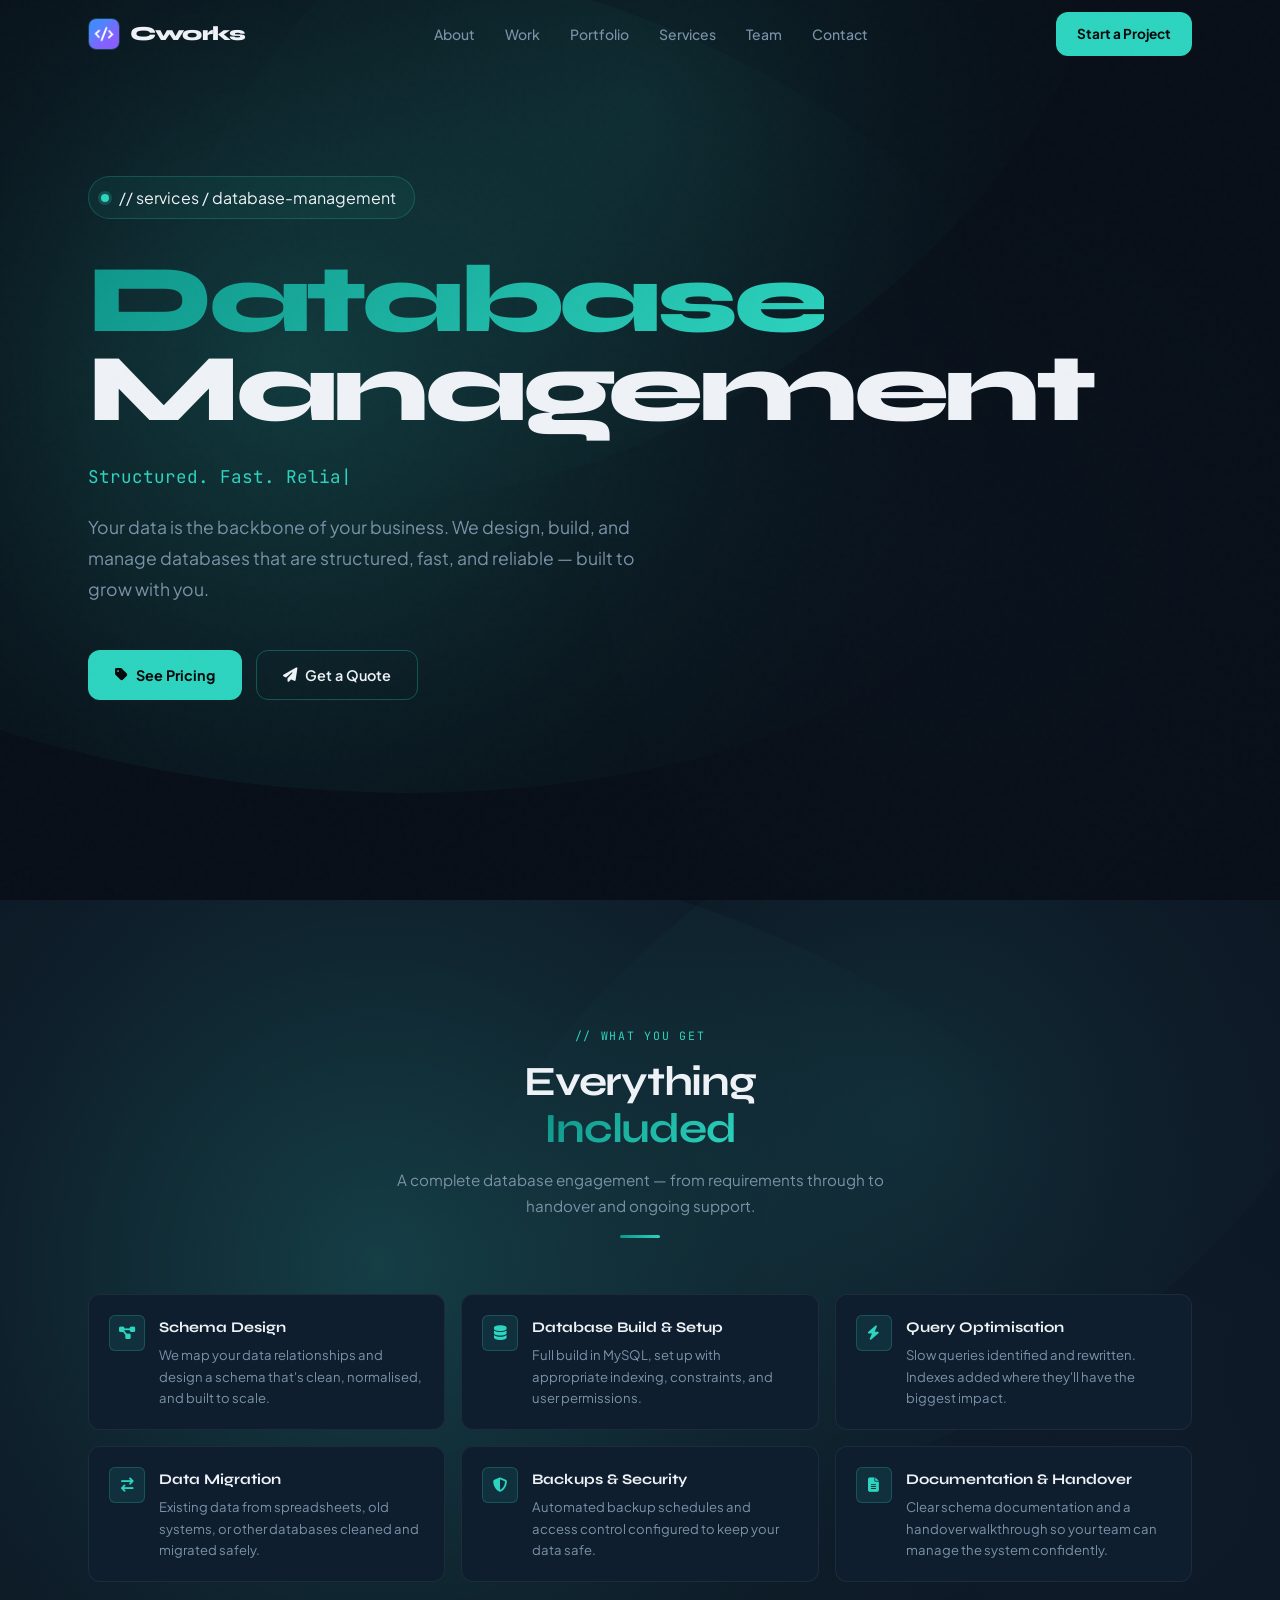
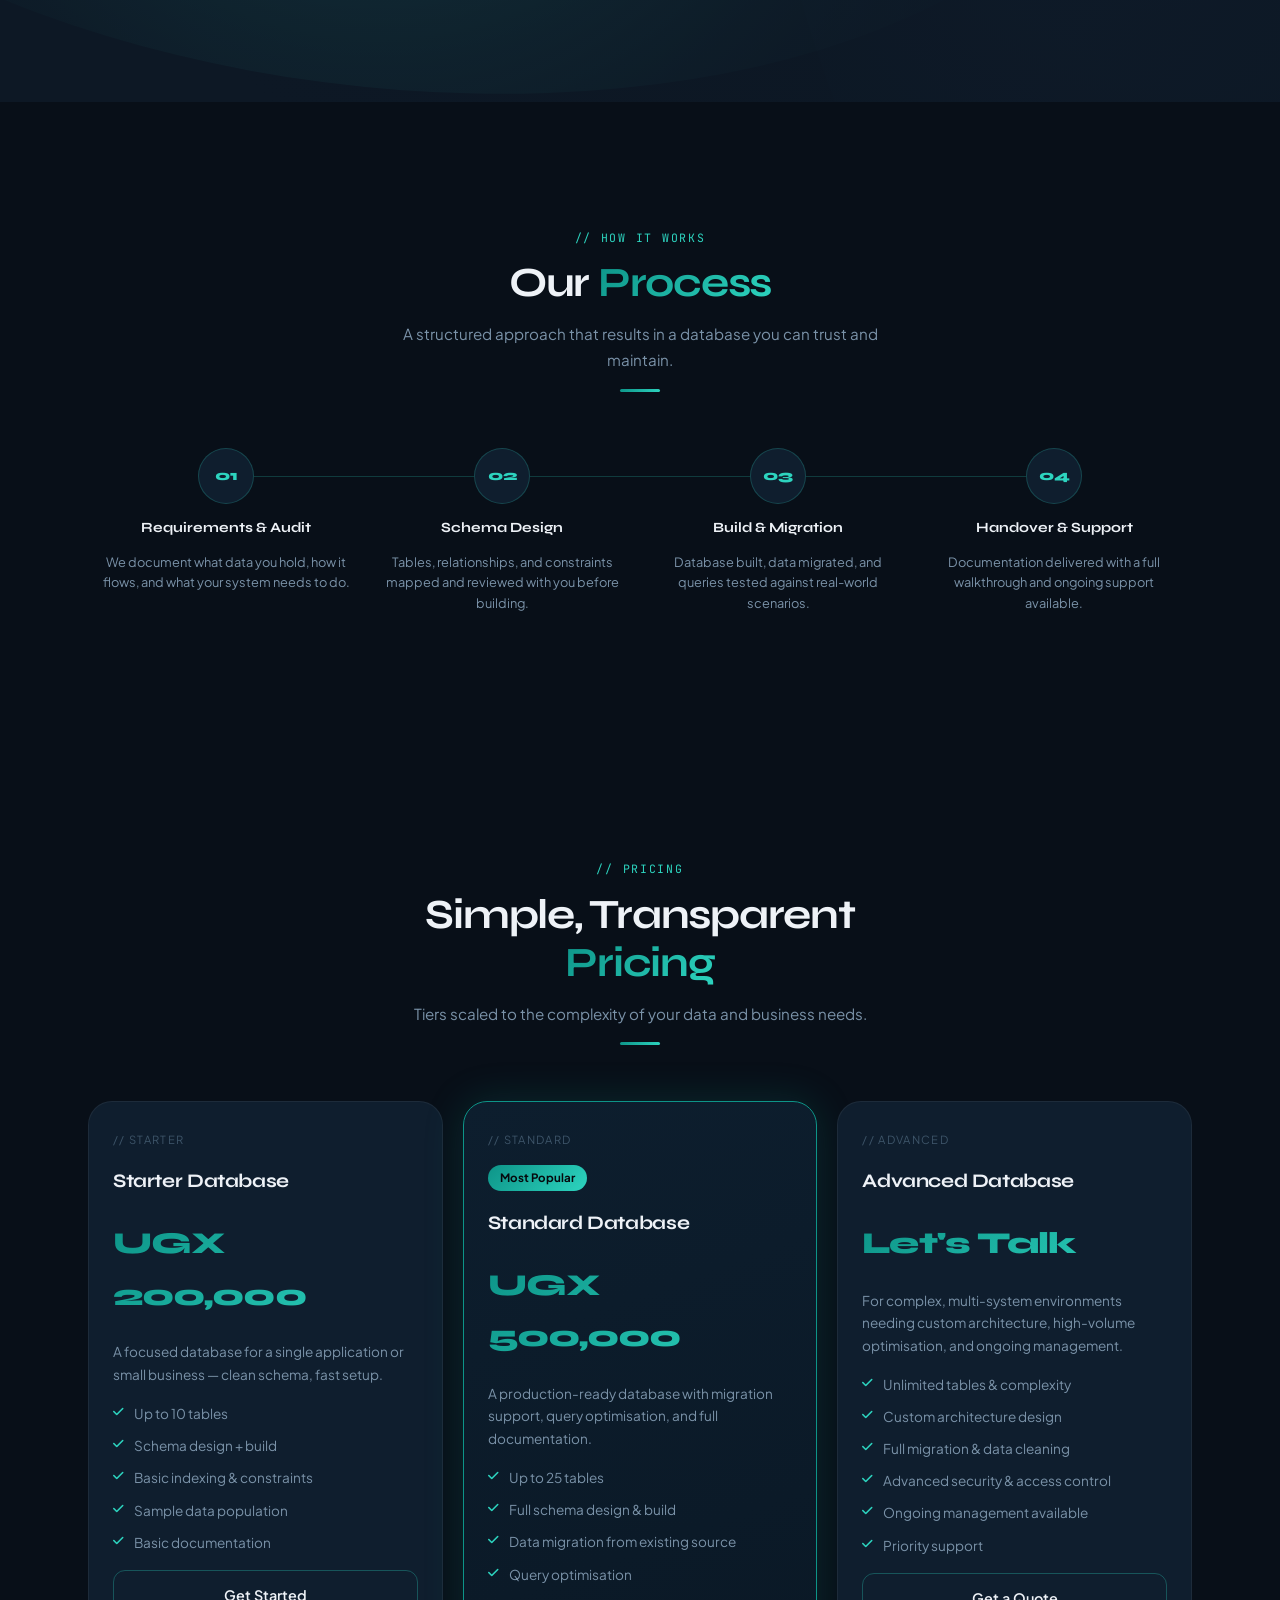
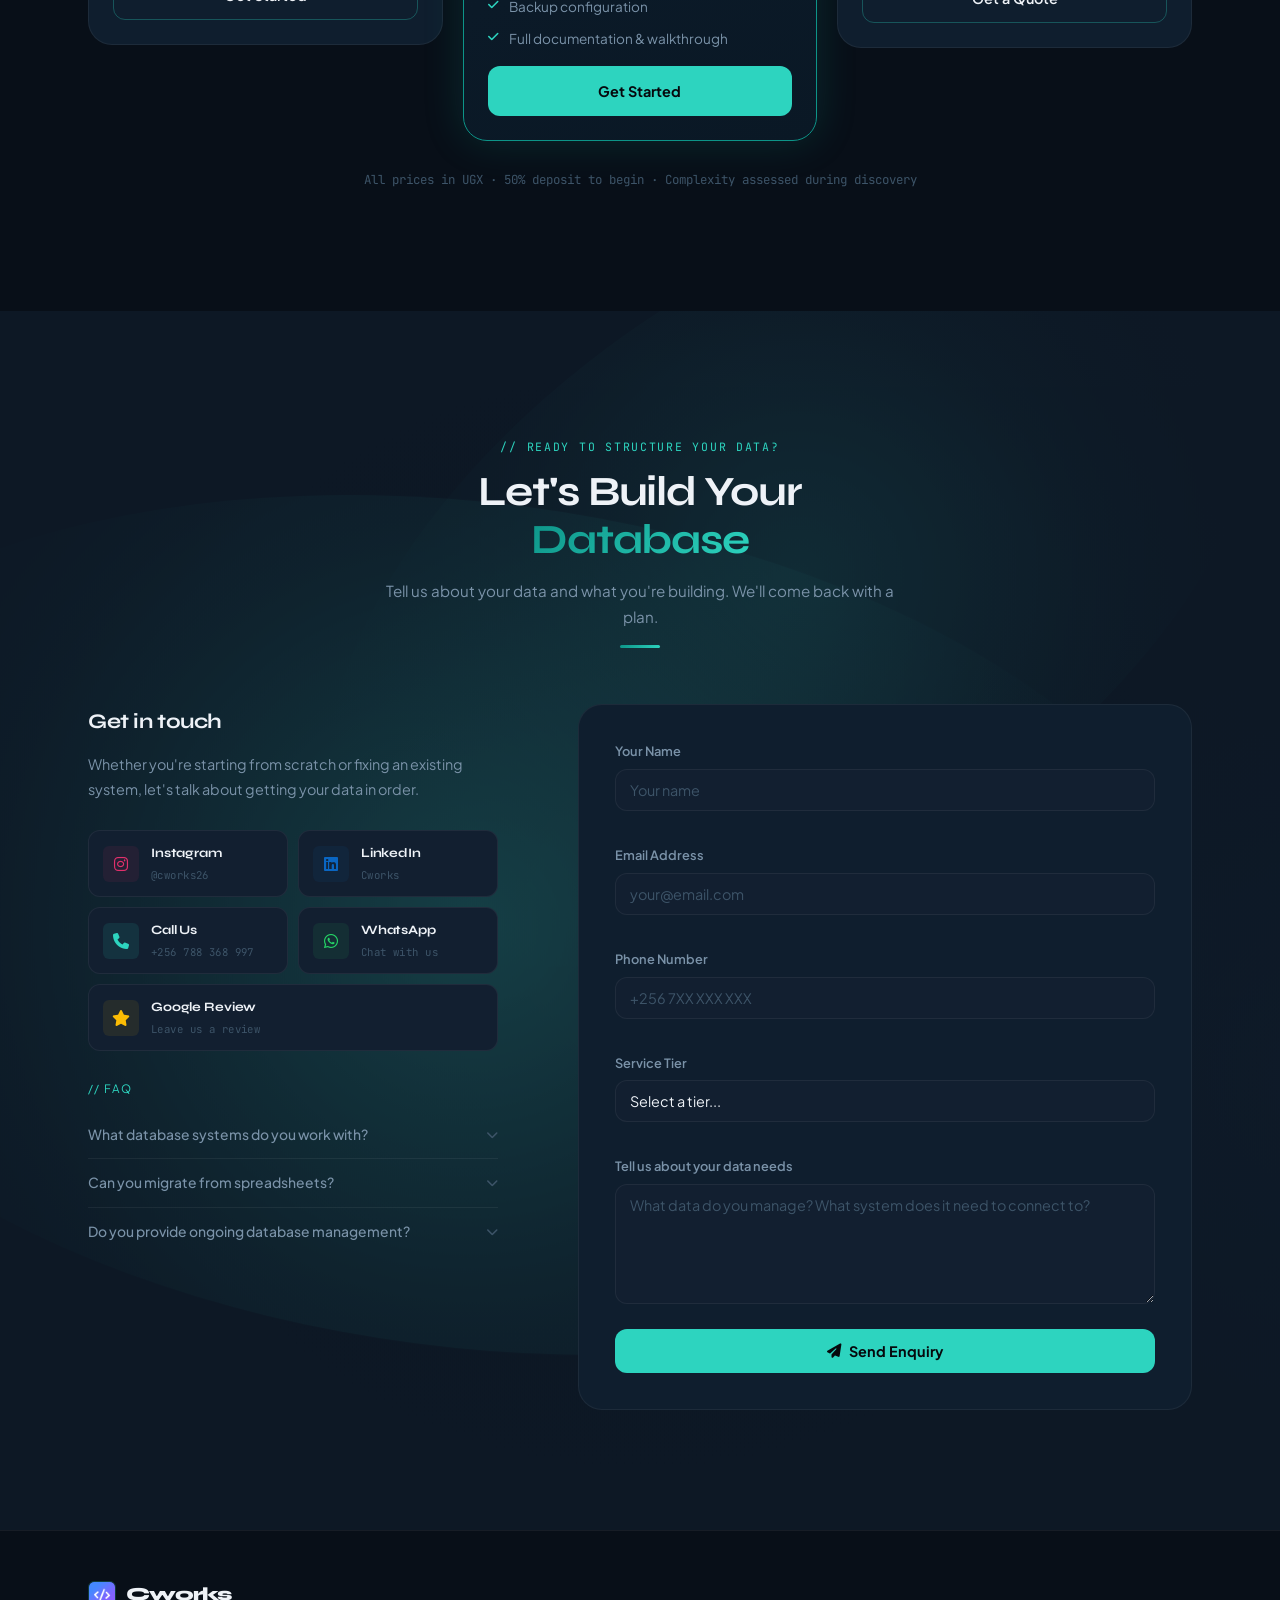
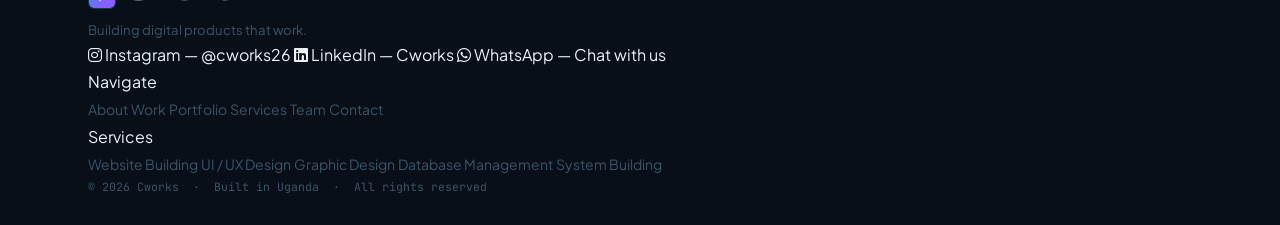
==== commit 76c019c7: "Update" ====
--- a/database-management.html
+++ b/database-management.html
@@ -273,21 +273,43 @@
         <div class="contact-info reveal">
           <h3>Get in touch</h3>
           <p>Whether you're starting from scratch or fixing an existing system, let's talk about getting your data in order.</p>
-          <a href="https://www.instagram.com/cworks26/" class="contact-link" target="_blank" rel="noopener noreferrer">
-            <i class="fa-brands fa-instagram" style="color:#E1306C;"></i> Follow us on Instagram
-          </a>
-          <a href="https://www.linkedin.com/company/cworks26/" class="contact-link" target="_blank" rel="noopener noreferrer">
-            <i class="fa-brands fa-linkedin" style="color:#0A66C2;"></i> Follow us on LinkedIn
-          </a>
-          <a href="tel:+256788368997" class="contact-link">
-            <i class="fa-solid fa-phone"></i> +256 788 368 997
-          </a>
-          <a href="https://wa.me/256788368997" class="contact-link" target="_blank" rel="noopener noreferrer">
-            <i class="fa-brands fa-whatsapp" style="color:#25D366;"></i> Chat on WhatsApp
-          </a>
-          <a href="https://g.page/r/CXH2-fsHKeH0EBM/review" class="contact-link" target="_blank" rel="noopener noreferrer">
-            <i class="fa-solid fa-star" style="color:#FBBC04;"></i> Leave us a Google Review
-          </a>
+          <div class="social-grid">
+            <a href="https://www.instagram.com/cworks26/" class="social-card social-card--instagram" target="_blank" rel="noopener noreferrer">
+              <div class="social-card-icon"><i class="fa-brands fa-instagram" aria-hidden="true"></i></div>
+              <div class="social-card-text">
+                <span class="social-card-platform">Instagram</span>
+                <span class="social-card-handle">@cworks26</span>
+              </div>
+            </a>
+            <a href="https://www.linkedin.com/company/cworks26/" class="social-card social-card--linkedin" target="_blank" rel="noopener noreferrer">
+              <div class="social-card-icon"><i class="fa-brands fa-linkedin" aria-hidden="true"></i></div>
+              <div class="social-card-text">
+                <span class="social-card-platform">LinkedIn</span>
+                <span class="social-card-handle">Cworks</span>
+              </div>
+            </a>
+            <a href="tel:+256788368997" class="social-card social-card--phone">
+              <div class="social-card-icon"><i class="fa-solid fa-phone" aria-hidden="true"></i></div>
+              <div class="social-card-text">
+                <span class="social-card-platform">Call Us</span>
+                <span class="social-card-handle">+256 788 368 997</span>
+              </div>
+            </a>
+            <a href="https://wa.me/256788368997" class="social-card social-card--whatsapp" target="_blank" rel="noopener noreferrer">
+              <div class="social-card-icon"><i class="fa-brands fa-whatsapp" aria-hidden="true"></i></div>
+              <div class="social-card-text">
+                <span class="social-card-platform">WhatsApp</span>
+                <span class="social-card-handle">Chat with us</span>
+              </div>
+            </a>
+            <a href="https://g.page/r/CXH2-fsHKeH0EBM/review" class="social-card social-card--google" target="_blank" rel="noopener noreferrer" style="grid-column: span 2;">
+              <div class="social-card-icon"><i class="fa-solid fa-star" aria-hidden="true"></i></div>
+              <div class="social-card-text">
+                <span class="social-card-platform">Google Review</span>
+                <span class="social-card-handle">Leave us a review</span>
+              </div>
+            </a>
+          </div>
 
           <div class="faq-inline">
             <p class="faq-inline-label font-code">// faq</p>
@@ -355,35 +377,60 @@
 
   <!-- FOOTER -->
   <footer class="footer" role="contentinfo">
-  <div class="container">
-    <div class="footer-inner">
-      <div>
-        <div class="footer-logo-wrap">
-          <span class="footer-logo-icon"><img src="CodeHub.png" alt="Cworks"/></span>
-          Cworks
-        </div>
-        <p class="footer-tagline">Building digital products that work.</p>
-      </div>
-      <nav aria-label="Footer navigation">
-        <div class="footer-nav">
-          <a href="index.html#about"    class="footer-link">About</a>
-          <a href="index.html#projects" class="footer-link">Work</a>
-          <a href="portfolio.html"      class="footer-link">Portfolio</a>
-          <a href="index.html#services" class="footer-link">Services</a>
-          <a href="index.html#team"     class="footer-link">Team</a>
-          <a href="#contact"            class="footer-link">Contact</a>
-        </div>
-      </nav>
-    </div>
-    <div class="footer-bottom">
-      <p class="footer-copy">© <span class="footer-year"></span> Cworks &nbsp;·&nbsp; <a href="index.html" style="color:var(--teal);">← Back to Cworks</a></p>
-      <div class="footer-socials">
-        <a href="https://www.instagram.com/cworks26/" class="footer-social" target="_blank" rel="noopener noreferrer" aria-label="Instagram"><i class="fa-brands fa-instagram" aria-hidden="true"></i></a>
-        <a href="https://www.linkedin.com/company/cworks26/" class="footer-social" target="_blank" rel="noopener noreferrer" aria-label="LinkedIn"><i class="fa-brands fa-linkedin" aria-hidden="true"></i></a>
-      </div>
-    </div>
-  </div>
-</footer>
+    <div class="container">
+      <div class="footer-grid">
+
+        <!-- Brand + Socials -->
+        <div class="footer-brand">
+          <div class="footer-logo-wrap">
+            <span class="footer-logo-icon"><img src="CodeHub.png" alt="Cworks"/></span>
+            Cworks
+          </div>
+          <p class="footer-tagline">Building digital products that work.</p>
+          <div class="footer-socials-col">
+            <a href="https://www.instagram.com/cworks26/" class="footer-social-pill-lg footer-social-pill-lg--instagram" target="_blank" rel="noopener noreferrer">
+              <i class="fa-brands fa-instagram" aria-hidden="true"></i> Instagram — @cworks26
+            </a>
+            <a href="https://www.linkedin.com/company/cworks26/" class="footer-social-pill-lg footer-social-pill-lg--linkedin" target="_blank" rel="noopener noreferrer">
+              <i class="fa-brands fa-linkedin" aria-hidden="true"></i> LinkedIn — Cworks
+            </a>
+            <a href="https://wa.me/256788368997" class="footer-social-pill-lg footer-social-pill-lg--whatsapp" target="_blank" rel="noopener noreferrer">
+              <i class="fa-brands fa-whatsapp" aria-hidden="true"></i> WhatsApp — Chat with us
+            </a>
+          </div>
+        </div>
+
+        <!-- Navigation -->
+        <nav aria-label="Footer navigation">
+          <p class="footer-col-title">Navigate</p>
+          <div class="footer-col-links">
+            <a href="index.html#about"    class="footer-link">About</a>
+            <a href="index.html#projects" class="footer-link">Work</a>
+            <a href="portfolio.html"      class="footer-link">Portfolio</a>
+            <a href="index.html#services" class="footer-link">Services</a>
+            <a href="index.html#team"     class="footer-link">Team</a>
+            <a href="#contact"            class="footer-link">Contact</a>
+          </div>
+        </nav>
+
+        <!-- Services -->
+        <div>
+          <p class="footer-col-title">Services</p>
+          <div class="footer-col-links">
+            <a href="web-development.html"     class="footer-link">Website Building</a>
+            <a href="ui-ux-design.html"        class="footer-link">UI / UX Design</a>
+            <a href="graphic-design.html"      class="footer-link">Graphic Design</a>
+            <a href="database-management.html" class="footer-link">Database Management</a>
+            <a href="system-building.html"     class="footer-link">System Building</a>
+          </div>
+        </div>
+
+      </div>
+      <div class="footer-base">
+        <p class="footer-copy">© <span class="footer-year"></span> Cworks &nbsp;·&nbsp; Built in Uganda &nbsp;·&nbsp; All rights reserved</p>
+      </div>
+    </div>
+  </footer>
 
   <script src="js/script.js"></script>
 </body>
--- a/css/styles.css
+++ b/css/styles.css
@@ -979,3 +979,262 @@
 @media (max-width: 600px) {
   .portfolio-grid { grid-template-columns: 1fr; }
 }
+
+/* ── PROJECTS COLUMN LAYOUT (index.html featured work) ──────── */
+/* Replaces the old .projects-grid with a two-column flex wrapper */
+/* so the left card + pride block fill the same height as the right */
+.projects-cols {
+  display: grid;
+  grid-template-columns: repeat(2, 1fr);
+  gap: 20px;
+}
+.projects-col {
+  display: flex;
+  flex-direction: column;
+  gap: 20px;
+}
+
+/* Pride / CTA block that sits below the featured project card */
+.project-pride {
+  background: var(--bg-card);
+  border: 1px solid var(--border);
+  border-radius: var(--radius-xl);
+  padding: 28px 32px;
+  display: flex;
+  flex-direction: column;
+  gap: 20px;
+  flex: 1;                     /* stretches to fill remaining column height */
+  justify-content: center;
+}
+.project-pride p {
+  font-size: 0.95rem;
+  color: var(--text-2);
+  line-height: 1.8;
+}
+.project-pride:hover {
+  border-color: var(--teal-border);
+}
+
+@media (max-width: 768px) {
+  .projects-cols { grid-template-columns: 1fr; }
+  .project-pride { flex: unset; }
+}
+
+/* ── PORTFOLIO PAGE ─────────────────────────────────────────── */
+/* Filter tag strip */
+.portfolio-filters {
+  display: flex;
+  flex-wrap: wrap;
+  gap: 8px;
+  justify-content: center;
+  margin-top: 24px;
+}
+.portfolio-filter {
+  padding: 7px 18px;
+  border-radius: 100px;
+  border: 1px solid var(--border);
+  background: transparent;
+  font-family: 'JetBrains Mono', monospace;
+  font-size: 0.75rem;
+  color: var(--text-3);
+  letter-spacing: 0.06em;
+  cursor: pointer;
+  transition: all var(--t) var(--ease);
+}
+.portfolio-filter:hover,
+.portfolio-filter.active {
+  background: var(--teal-dim);
+  border-color: var(--teal-border);
+  color: var(--teal);
+}
+
+/* Portfolio grid — 3-col masonry-style */
+.portfolio-grid {
+  display: grid;
+  grid-template-columns: repeat(3, 1fr);
+  gap: 20px;
+  margin-top: 48px;
+}
+.portfolio-card {
+  background: var(--bg-card);
+  border: 1px solid var(--border);
+  border-radius: var(--radius-xl);
+  overflow: hidden;
+  transition: all var(--t) var(--ease);
+}
+.portfolio-card:hover {
+  border-color: var(--teal-border);
+  transform: translateY(-4px);
+  box-shadow: 0 20px 60px rgba(0,0,0,0.4), var(--teal-glow);
+}
+/* Placeholder "coming soon" state */
+.portfolio-card--placeholder {
+  opacity: 0.5;
+}
+.portfolio-card--placeholder:hover {
+  opacity: 0.7;
+  transform: none;
+  box-shadow: none;
+  border-color: var(--border);
+}
+.portfolio-mockup {
+  width: 100%;
+  height: 200px;
+  display: flex;
+  align-items: center;
+  justify-content: center;
+  position: relative;
+  overflow: hidden;
+}
+.mock-4 { background: linear-gradient(140deg, #071218 0%, #0c1e30 100%); }
+.mock-5 { background: linear-gradient(140deg, #0a1207 0%, #152010 100%); }
+.mock-6 { background: linear-gradient(140deg, #180a10 0%, #2a1020 100%); }
+.mock-placeholder {
+  background: linear-gradient(140deg, #0d1020 0%, #171a30 100%);
+  display: flex;
+  align-items: center;
+  justify-content: center;
+  flex-direction: column;
+  gap: 8px;
+}
+.mock-placeholder-icon {
+  font-size: 1.4rem;
+  color: var(--text-3);
+  opacity: 0.5;
+}
+.mock-placeholder-label {
+  font-family: 'JetBrains Mono', monospace;
+  font-size: 0.68rem;
+  color: var(--text-3);
+  letter-spacing: 0.12em;
+  text-transform: uppercase;
+  opacity: 0.6;
+}
+.portfolio-body { padding: 20px 24px 24px; }
+
+@media (max-width: 1024px) {
+  .portfolio-grid { grid-template-columns: repeat(2, 1fr); }
+}
+@media (max-width: 600px) {
+  .portfolio-grid { grid-template-columns: 1fr; }
+}
+
+/* ── SOCIAL LINKS — CONTACT SECTION REDESIGN ────────────────
+   Replaces the old .contact-link divider-list with a 2-col
+   grid of branded cards. No border-bottom dividers.
+   ─────────────────────────────────────────────────────────── */
+.social-grid {
+  display: grid;
+  grid-template-columns: 1fr 1fr;
+  gap: 10px;
+  margin: 20px 0 28px;
+}
+.social-card {
+  display: flex;
+  align-items: center;
+  gap: 12px;
+  padding: 12px 14px;
+  background: var(--bg-2);
+  border: 1px solid var(--border);
+  border-radius: var(--radius-md);
+  text-decoration: none;
+  transition: all var(--t) var(--ease);
+  min-width: 0;
+}
+.social-card:hover {
+  transform: translateY(-2px);
+  border-color: var(--social-color, var(--teal-border));
+  box-shadow: 0 8px 24px rgba(0,0,0,0.3);
+  background: var(--bg-card-hover);
+}
+.social-card-icon {
+  width: 36px;
+  height: 36px;
+  border-radius: var(--radius-sm);
+  background: var(--social-bg, var(--teal-dim));
+  display: flex;
+  align-items: center;
+  justify-content: center;
+  font-size: 1rem;
+  color: var(--social-color, var(--teal));
+  flex-shrink: 0;
+  transition: all var(--t);
+}
+.social-card:hover .social-card-icon {
+  background: var(--social-color, var(--teal));
+  color: #fff;
+}
+.social-card-text {
+  display: flex;
+  flex-direction: column;
+  gap: 1px;
+  min-width: 0;
+  overflow: hidden;
+}
+.social-card-platform {
+  font-family: 'Syne', sans-serif;
+  font-size: 0.8rem;
+  font-weight: 700;
+  color: var(--text-1);
+  letter-spacing: -0.01em;
+  white-space: nowrap;
+  overflow: hidden;
+  text-overflow: ellipsis;
+}
+.social-card-handle {
+  font-family: 'JetBrains Mono', monospace;
+  font-size: 0.67rem;
+  color: var(--text-3);
+  letter-spacing: 0.04em;
+  white-space: nowrap;
+  overflow: hidden;
+  text-overflow: ellipsis;
+}
+.social-card:hover .social-card-platform { color: var(--social-color, var(--teal)); }
+
+/* Individual brand colours */
+.social-card--instagram { --social-color: #E1306C; --social-bg: rgba(225,48,108,0.08); }
+.social-card--linkedin  { --social-color: #0A66C2; --social-bg: rgba(10,102,194,0.08); }
+.social-card--phone     { --social-color: var(--teal); --social-bg: var(--teal-dim); }
+.social-card--whatsapp  { --social-color: #25D366; --social-bg: rgba(37,211,102,0.08); }
+.social-card--google    { --social-color: #FBBC04; --social-bg: rgba(251,188,4,0.08); }
+
+@media (max-width: 480px) {
+  .social-grid { grid-template-columns: 1fr; }
+}
+
+/* ── FOOTER SOCIALS — UPGRADED PILL BUTTONS ─────────────────
+   Replaces bare icon squares with icon + label pills.
+   ─────────────────────────────────────────────────────────── */
+.footer-socials-upgraded {
+  display: flex;
+  gap: 8px;
+  flex-wrap: wrap;
+}
+.footer-social-pill {
+  display: inline-flex;
+  align-items: center;
+  gap: 7px;
+  padding: 6px 14px 6px 10px;
+  border-radius: 100px;
+  background: var(--bg-2);
+  border: 1px solid var(--border);
+  font-size: 0.78rem;
+  font-weight: 600;
+  color: var(--text-3);
+  text-decoration: none;
+  transition: all var(--t) var(--ease);
+  white-space: nowrap;
+}
+.footer-social-pill i { font-size: 0.9rem; }
+.footer-social-pill:hover {
+  border-color: var(--social-color, var(--teal-border));
+  color: var(--social-color, var(--teal));
+  background: var(--bg-card);
+  transform: translateY(-1px);
+}
+.footer-social-pill--instagram { --social-color: #E1306C; }
+.footer-social-pill--linkedin  { --social-color: #0A66C2; }
+
+/* ── FOOTER — remove horizontal divider line ─────────────── */
+.footer-bottom { border-top: none; }
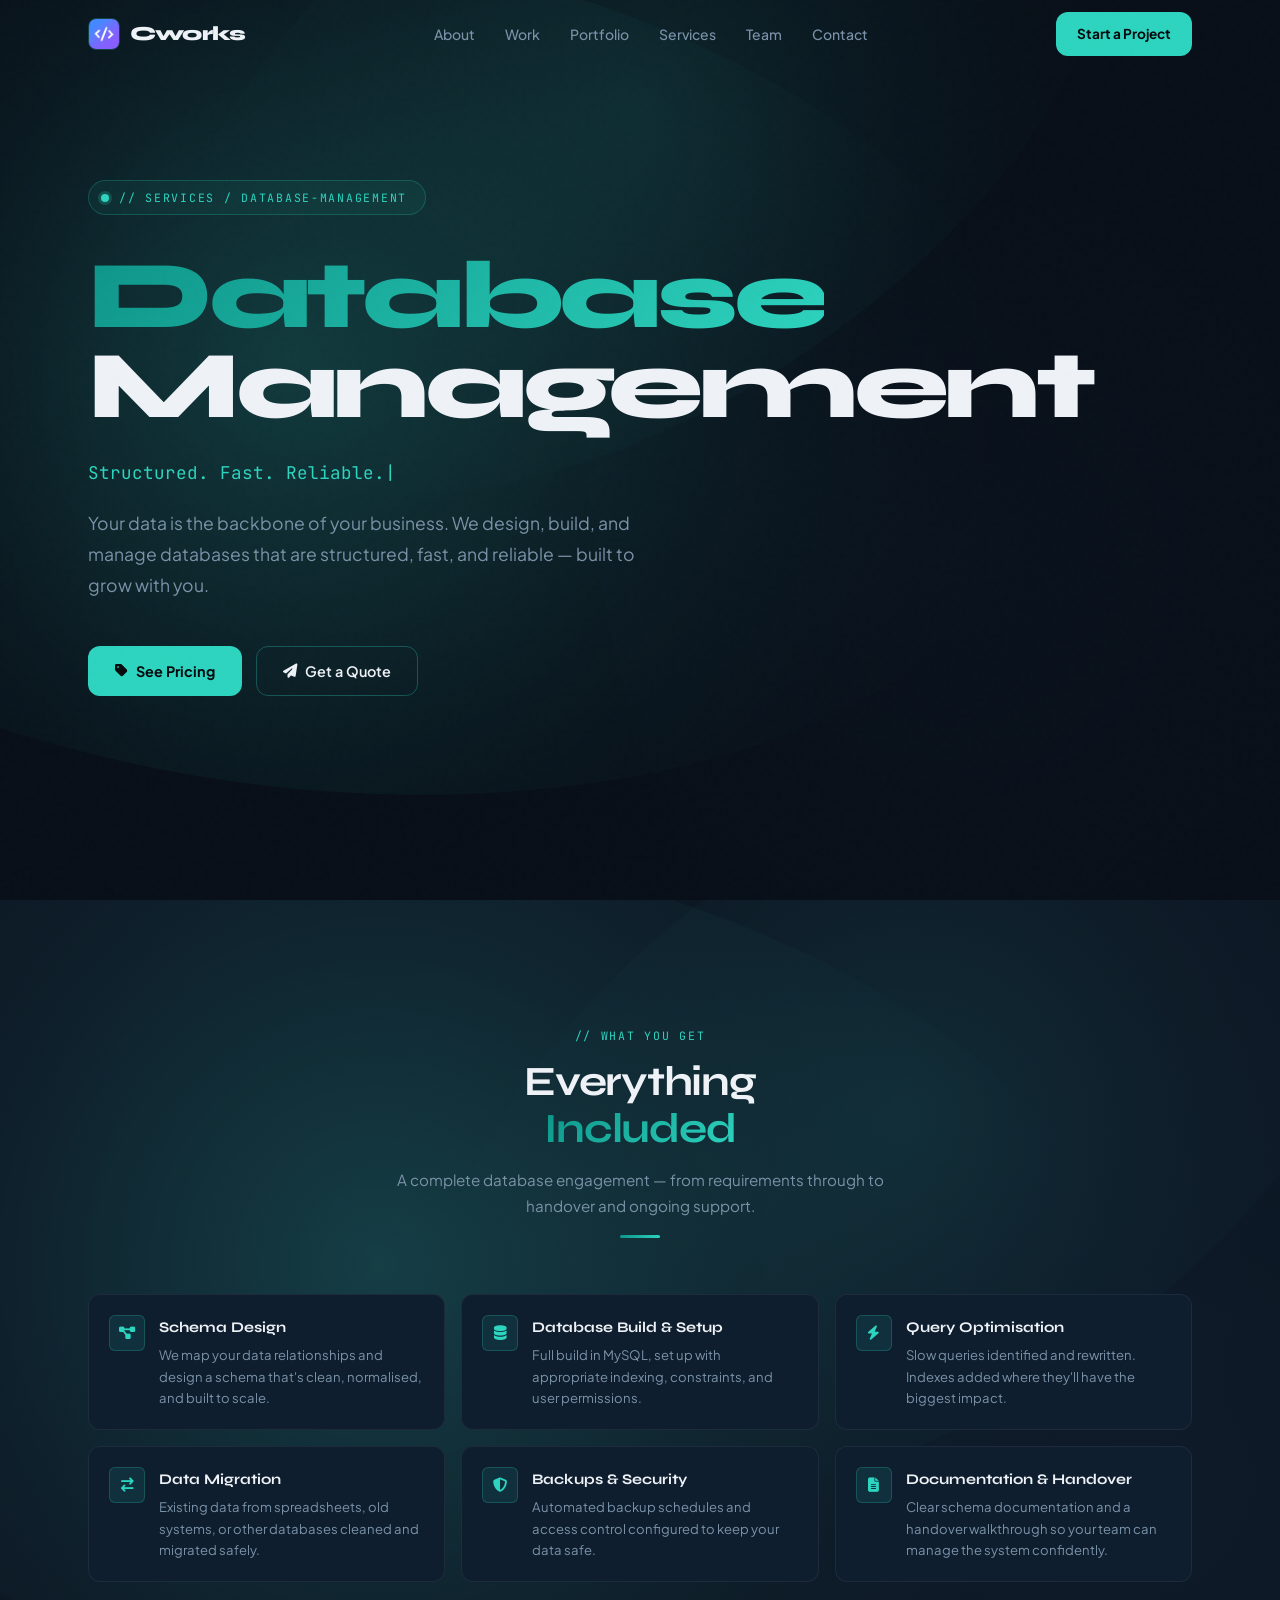
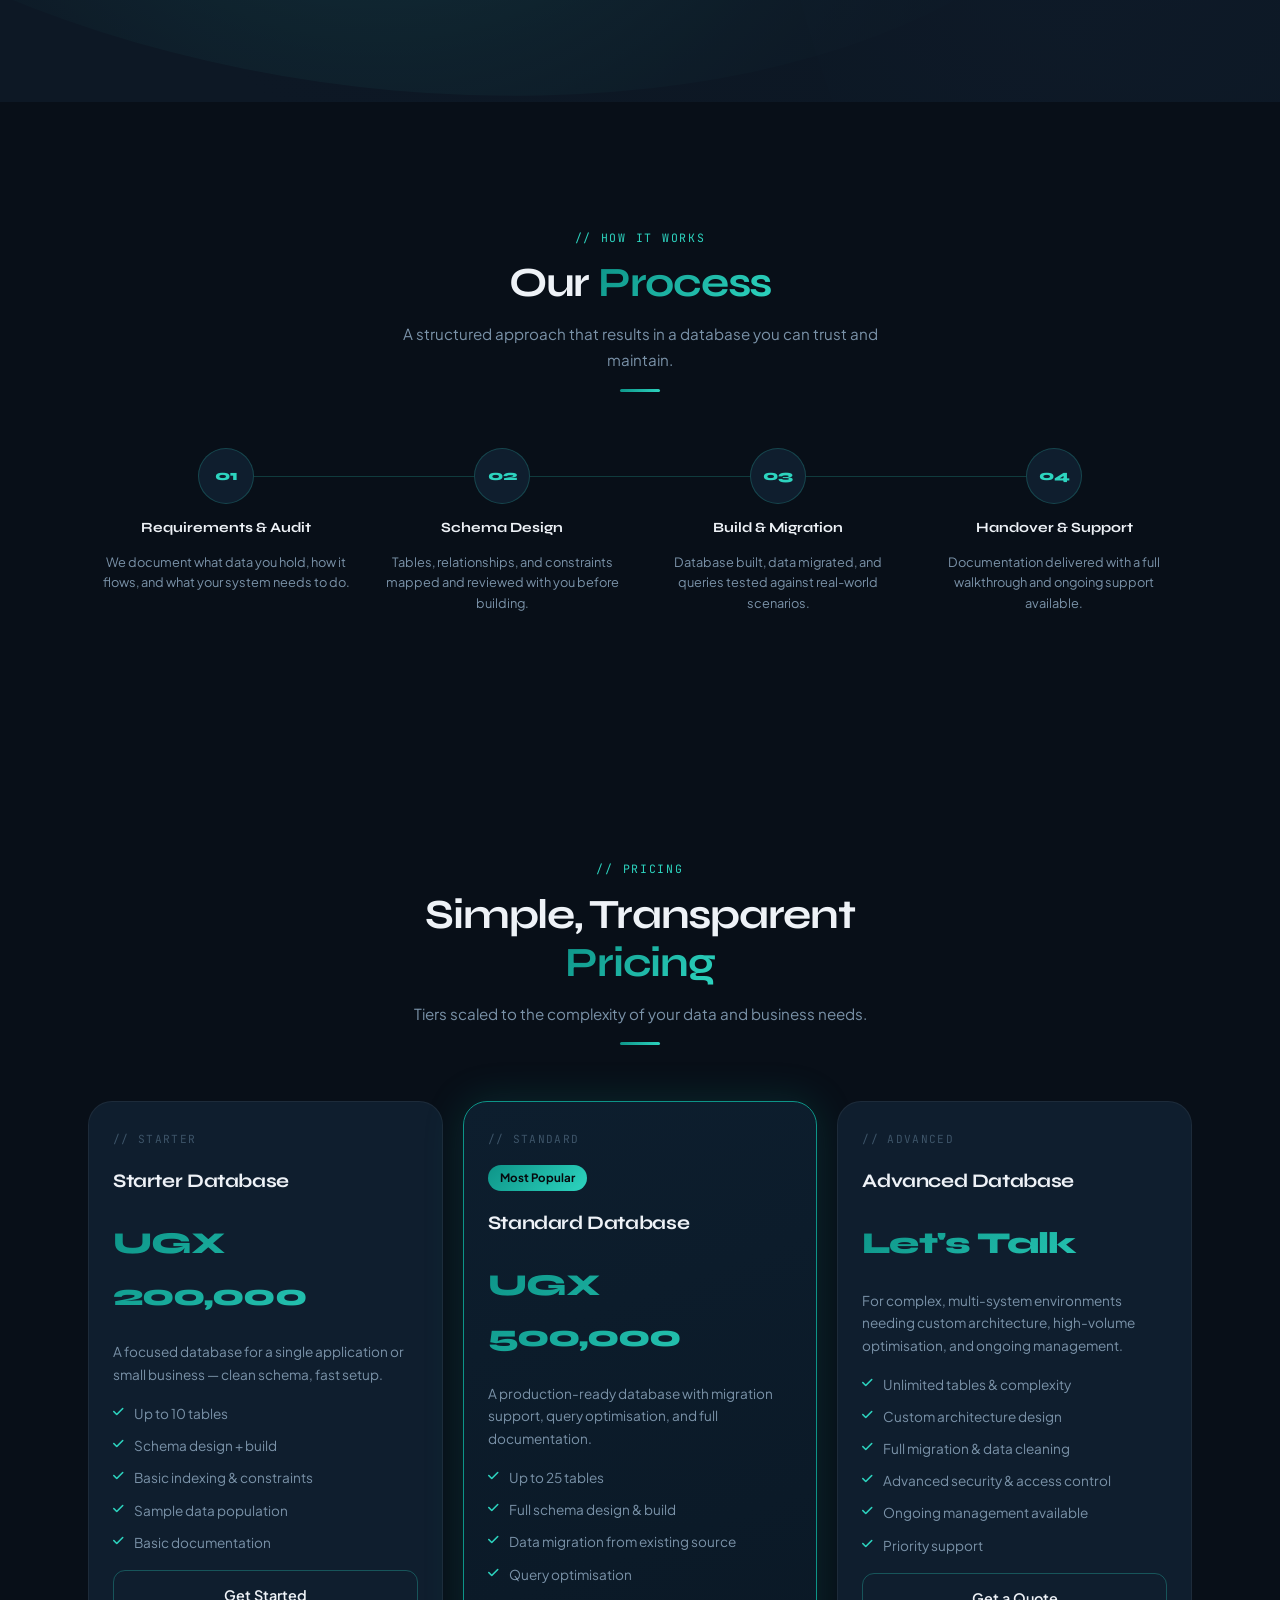
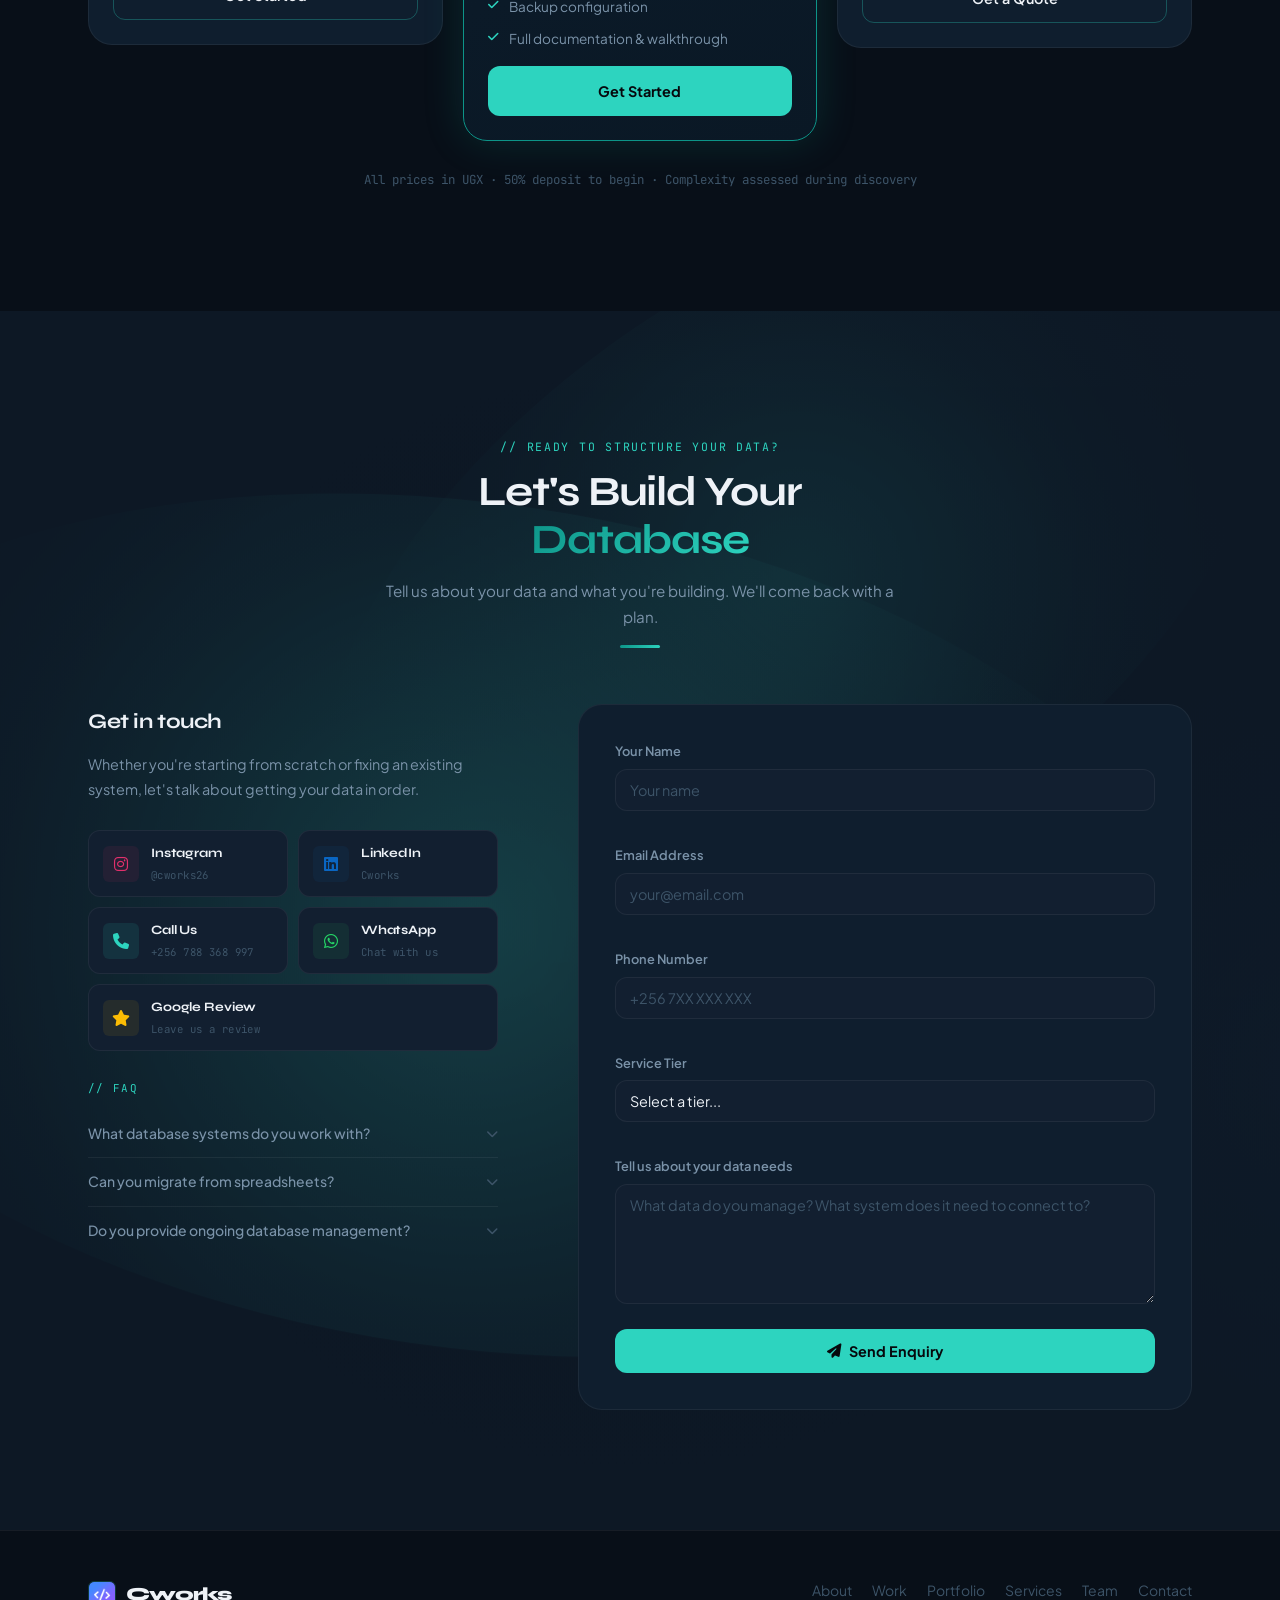
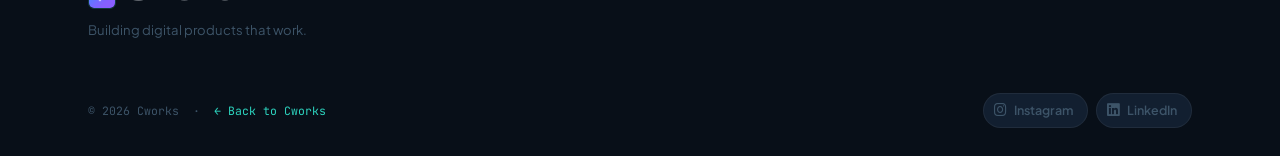
==== commit 32100150: "Reduce CSS file size, fix footer, update portfolio viewing" ====
--- a/database-management.html
+++ b/database-management.html
@@ -377,60 +377,39 @@
 
   <!-- FOOTER -->
   <footer class="footer" role="contentinfo">
-    <div class="container">
-      <div class="footer-grid">
-
-        <!-- Brand + Socials -->
-        <div class="footer-brand">
-          <div class="footer-logo-wrap">
-            <span class="footer-logo-icon"><img src="CodeHub.png" alt="Cworks"/></span>
-            Cworks
-          </div>
-          <p class="footer-tagline">Building digital products that work.</p>
-          <div class="footer-socials-col">
-            <a href="https://www.instagram.com/cworks26/" class="footer-social-pill-lg footer-social-pill-lg--instagram" target="_blank" rel="noopener noreferrer">
-              <i class="fa-brands fa-instagram" aria-hidden="true"></i> Instagram — @cworks26
-            </a>
-            <a href="https://www.linkedin.com/company/cworks26/" class="footer-social-pill-lg footer-social-pill-lg--linkedin" target="_blank" rel="noopener noreferrer">
-              <i class="fa-brands fa-linkedin" aria-hidden="true"></i> LinkedIn — Cworks
-            </a>
-            <a href="https://wa.me/256788368997" class="footer-social-pill-lg footer-social-pill-lg--whatsapp" target="_blank" rel="noopener noreferrer">
-              <i class="fa-brands fa-whatsapp" aria-hidden="true"></i> WhatsApp — Chat with us
-            </a>
-          </div>
-        </div>
-
-        <!-- Navigation -->
-        <nav aria-label="Footer navigation">
-          <p class="footer-col-title">Navigate</p>
-          <div class="footer-col-links">
-            <a href="index.html#about"    class="footer-link">About</a>
-            <a href="index.html#projects" class="footer-link">Work</a>
-            <a href="portfolio.html"      class="footer-link">Portfolio</a>
-            <a href="index.html#services" class="footer-link">Services</a>
-            <a href="index.html#team"     class="footer-link">Team</a>
-            <a href="#contact"            class="footer-link">Contact</a>
-          </div>
-        </nav>
-
-        <!-- Services -->
-        <div>
-          <p class="footer-col-title">Services</p>
-          <div class="footer-col-links">
-            <a href="web-development.html"     class="footer-link">Website Building</a>
-            <a href="ui-ux-design.html"        class="footer-link">UI / UX Design</a>
-            <a href="graphic-design.html"      class="footer-link">Graphic Design</a>
-            <a href="database-management.html" class="footer-link">Database Management</a>
-            <a href="system-building.html"     class="footer-link">System Building</a>
-          </div>
-        </div>
-
-      </div>
-      <div class="footer-base">
-        <p class="footer-copy">© <span class="footer-year"></span> Cworks &nbsp;·&nbsp; Built in Uganda &nbsp;·&nbsp; All rights reserved</p>
-      </div>
-    </div>
-  </footer>
+  <div class="container">
+    <div class="footer-inner">
+      <div>
+        <div class="footer-logo-wrap">
+          <span class="footer-logo-icon"><img src="CodeHub.png" alt="Cworks"/></span>
+          Cworks
+        </div>
+        <p class="footer-tagline">Building digital products that work.</p>
+      </div>
+      <nav aria-label="Footer navigation">
+        <div class="footer-nav">
+          <a href="index.html#about"    class="footer-link">About</a>
+          <a href="index.html#projects" class="footer-link">Work</a>
+          <a href="portfolio.html"      class="footer-link">Portfolio</a>
+          <a href="index.html#services" class="footer-link">Services</a>
+          <a href="index.html#team"     class="footer-link">Team</a>
+          <a href="#contact"            class="footer-link">Contact</a>
+        </div>
+      </nav>
+    </div>
+    <div class="footer-bottom">
+      <p class="footer-copy">© <span class="footer-year"></span> Cworks &nbsp;·&nbsp; <a href="index.html" style="color:var(--teal);">← Back to Cworks</a></p>
+      <div class="footer-socials-upgraded">
+        <a href="https://www.instagram.com/cworks26/" class="footer-social-pill footer-social-pill--instagram" target="_blank" rel="noopener noreferrer" aria-label="Instagram">
+          <i class="fa-brands fa-instagram" aria-hidden="true"></i> Instagram
+        </a>
+        <a href="https://www.linkedin.com/company/cworks26/" class="footer-social-pill footer-social-pill--linkedin" target="_blank" rel="noopener noreferrer" aria-label="LinkedIn">
+          <i class="fa-brands fa-linkedin" aria-hidden="true"></i> LinkedIn
+        </a>
+      </div>
+    </div>
+  </div>
+</footer>
 
   <script src="js/script.js"></script>
 </body>
--- a/css/styles.css
+++ b/css/styles.css
@@ -1,9 +1,10 @@
 /* ============================================================
-   Cworks — Precision Dark Design System v3
+   Cworks — Design System v3
    Fonts: Syne (display) · Plus Jakarta Sans (body) · JetBrains Mono
    Accent: Electric Teal #2dd4bf / #0d9488
    ============================================================ */
 
+/* ── TOKENS ─────────────────────────────────────────────── */
 :root {
   --bg-0:          #080f18;
   --bg-1:          #0d1825;
@@ -13,16 +14,16 @@
 
   --teal:          #2dd4bf;
   --teal-dark:     #0d9488;
-  --teal-dim:      rgba(45, 212, 191, 0.1);
-  --teal-glow:     0 0 40px rgba(45, 212, 191, 0.18);
-  --teal-border:   rgba(45, 212, 191, 0.22);
-
-  --text-1:  #eef2f7;
-  --text-2:  #7a92a8;
-  --text-3:  #3d5468;
-
-  --border:       rgba(255, 255, 255, 0.06);
-  --border-hover: rgba(45, 212, 191, 0.3);
+  --teal-dim:      rgba(45,212,191,0.1);
+  --teal-glow:     0 0 40px rgba(45,212,191,0.18);
+  --teal-border:   rgba(45,212,191,0.22);
+
+  --text-1: #eef2f7;
+  --text-2: #7a92a8;
+  --text-3: #3d5468;
+
+  --border:       rgba(255,255,255,0.06);
+  --border-hover: rgba(45,212,191,0.3);
 
   --radius-sm: 6px;
   --radius-md: 12px;
@@ -32,1209 +33,699 @@
   --shadow-card: 0 4px 40px rgba(0,0,0,0.5);
   --shadow-teal: 0 8px 32px rgba(13,148,136,0.28);
 
-  --ease: cubic-bezier(0.16, 1, 0.3, 1);
+  --ease: cubic-bezier(0.16,1,0.3,1);
   --t:    0.32s;
 }
 
-/* RESET */
-*, *::before, *::after { box-sizing: border-box; margin: 0; padding: 0; }
-html { scroll-behavior: smooth; }
+/* ── RESET ──────────────────────────────────────────────── */
+*,*::before,*::after { box-sizing:border-box; margin:0; padding:0; }
+html { scroll-behavior:smooth; }
 body {
-  font-family: 'Plus Jakarta Sans', sans-serif;
-  background: var(--bg-0);
-  color: var(--text-1);
-  line-height: 1.7;
-  overflow-x: hidden;
-  -webkit-font-smoothing: antialiased;
-}
-img { max-width: 100%; display: block; }
-a   { color: inherit; text-decoration: none; }
-ul  { list-style: none; }
-button { cursor: pointer; border: none; background: none; font-family: inherit; }
-
-/* LAYOUT */
-.container { width: 100%; max-width: 1160px; margin: 0 auto; padding: 0 28px; }
-.section    { padding: 120px 0; }
-
-/* TYPE */
-.label {
-  font-family: 'JetBrains Mono', monospace;
-  font-size: 0.72rem;
-  letter-spacing: 0.15em;
-  text-transform: uppercase;
-  color: var(--teal);
-}
-
-.eyebrow {
-  display: flex;
-  align-items: center;
-  gap: 10px;
-  margin-bottom: 20px;
-}
-
+  font-family:'Plus Jakarta Sans',sans-serif;
+  background:var(--bg-0); color:var(--text-1);
+  line-height:1.7; overflow-x:hidden;
+  -webkit-font-smoothing:antialiased;
+}
+img { max-width:100%; display:block; }
+a   { color:inherit; text-decoration:none; }
+ul  { list-style:none; }
+button { cursor:pointer; border:none; background:none; font-family:inherit; }
+
+/* ── LAYOUT ─────────────────────────────────────────────── */
+.container { width:100%; max-width:1160px; margin:0 auto; padding:0 28px; }
+.section   { padding:120px 0; }
+
+/* ── TYPE ───────────────────────────────────────────────── */
+.label, .font-code {
+  font-family:'JetBrains Mono',monospace;
+  font-size:0.72rem; letter-spacing:0.15em;
+  text-transform:uppercase; color:var(--teal);
+}
+.eyebrow { display:flex; align-items:center; gap:10px; margin-bottom:20px; }
 .eyebrow::before {
-  content: '';
-  display: block;
-  width: 28px;
-  height: 2px;
-  background: var(--teal);
-  border-radius: 2px;
-  flex-shrink: 0;
-}
-
-.teal { color: var(--teal); }
-
-.teal-gradient {
-  background: linear-gradient(135deg, var(--teal-dark), var(--teal));
-  -webkit-background-clip: text;
-  -webkit-text-fill-color: transparent;
-  background-clip: text;
-}
-
-/* NOISE */
+  content:''; display:block; width:28px; height:2px;
+  background:var(--teal); border-radius:2px; flex-shrink:0;
+}
+.teal { color:var(--teal); }
+.gradient-text, .teal-gradient {
+  background:linear-gradient(135deg,var(--teal-dark),var(--teal));
+  -webkit-background-clip:text; -webkit-text-fill-color:transparent; background-clip:text;
+}
+
+/* ── NOISE OVERLAY ──────────────────────────────────────── */
 body::before {
-  content: '';
-  position: fixed;
-  inset: 0;
-  background-image: url("data:image/svg+xml,%3Csvg viewBox='0 0 200 200' xmlns='http://www.w3.org/2000/svg'%3E%3Cfilter id='n'%3E%3CfeTurbulence type='fractalNoise' baseFrequency='0.85' numOctaves='4' stitchTiles='stitch'/%3E%3C/filter%3E%3Crect width='100%25' height='100%25' filter='url(%23n)' opacity='0.05'/%3E%3C/svg%3E");
-  pointer-events: none;
-  z-index: 999;
-  opacity: 0.3;
+  content:''; position:fixed; inset:0;
+  background-image:url("data:image/svg+xml,%3Csvg viewBox='0 0 200 200' xmlns='http://www.w3.org/2000/svg'%3E%3Cfilter id='n'%3E%3CfeTurbulence type='fractalNoise' baseFrequency='0.85' numOctaves='4' stitchTiles='stitch'/%3E%3C/filter%3E%3Crect width='100%25' height='100%25' filter='url(%23n)' opacity='0.05'/%3E%3C/svg%3E");
+  pointer-events:none; z-index:999; opacity:0.3;
 }
 
 /* ── NAVBAR ─────────────────────────────────────────────── */
 .navbar {
-  position: fixed; top: 0; left: 0; width: 100%; z-index: 100;
-  transition: background var(--t) var(--ease), border-color var(--t);
-  border-bottom: 1px solid transparent;
+  position:fixed; top:0; left:0; width:100%; z-index:100;
+  transition:background var(--t) var(--ease), border-color var(--t);
+  border-bottom:1px solid transparent;
 }
 .navbar.scrolled {
-  background: rgba(6,9,13,0.88);
-  backdrop-filter: blur(24px);
-  -webkit-backdrop-filter: blur(24px);
-  border-bottom-color: var(--border);
-}
-.nav-inner {
-  display: flex; align-items: center; justify-content: space-between; height: 68px;
-}
+  background:rgba(6,9,13,0.88);
+  backdrop-filter:blur(24px); -webkit-backdrop-filter:blur(24px);
+  border-bottom-color:var(--border);
+}
+.nav-inner { display:flex; align-items:center; justify-content:space-between; height:68px; }
 .nav-logo {
-  display: flex; align-items: center; gap: 10px;
-  font-family: 'Syne', sans-serif; font-weight: 800; font-size: 1.25rem;
-  letter-spacing: -0.04em; color: var(--text-1);
+  display:flex; align-items:center; gap:10px;
+  font-family:'Syne',sans-serif; font-weight:800; font-size:1.25rem;
+  letter-spacing:-0.04em; color:var(--text-1);
 }
 .nav-logo-mark {
-  width: 32px; height: 32px; border-radius: 8px;
-  overflow: hidden; border: 1px solid var(--teal-border); flex-shrink: 0;
-}
-.nav-logo-mark img { width: 100%; height: 100%; object-fit: cover; }
-.nav-links { display: flex; align-items: center; gap: 2px; }
+  width:32px; height:32px; border-radius:8px;
+  overflow:hidden; border:1px solid var(--teal-border); flex-shrink:0;
+}
+.nav-logo-mark img { width:100%; height:100%; object-fit:cover; }
+.nav-links { display:flex; align-items:center; gap:2px; }
 .nav-link {
-  padding: 6px 14px; font-size: 0.875rem; font-weight: 500;
-  color: var(--text-2); border-radius: var(--radius-sm);
-  transition: color var(--t), background var(--t);
-}
-.nav-link:hover, .nav-link.active {
-  color: var(--text-1); background: rgba(255,255,255,0.05);
-}
-.hamburger { display: none; flex-direction: column; gap: 5px; padding: 6px; }
-.hamburger span {
-  display: block; width: 22px; height: 2px;
-  background: var(--text-1); border-radius: 2px; transition: all 0.3s;
-}
-.hamburger.active span:nth-child(1) { transform: translateY(7px) rotate(45deg); }
-.hamburger.active span:nth-child(2) { opacity: 0; transform: scaleX(0); }
-.hamburger.active span:nth-child(3) { transform: translateY(-7px) rotate(-45deg); }
+  padding:6px 14px; font-size:0.875rem; font-weight:500;
+  color:var(--text-2); border-radius:var(--radius-sm);
+  transition:color var(--t),background var(--t);
+}
+.nav-link:hover, .nav-link.active { color:var(--text-1); background:rgba(255,255,255,0.05); }
+.hamburger { display:none; flex-direction:column; gap:5px; padding:6px; }
+.hamburger span { display:block; width:22px; height:2px; background:var(--text-1); border-radius:2px; transition:all 0.3s; }
+.hamburger.active span:nth-child(1) { transform:translateY(7px) rotate(45deg); }
+.hamburger.active span:nth-child(2) { opacity:0; transform:scaleX(0); }
+.hamburger.active span:nth-child(3) { transform:translateY(-7px) rotate(-45deg); }
 .mobile-menu {
-  display: none; position: fixed; top: 68px; left: 0; right: 0;
-  background: rgba(6,9,13,0.97); backdrop-filter: blur(24px);
-  border-bottom: 1px solid var(--border);
-  padding: 16px 28px; flex-direction: column; gap: 4px; z-index: 99;
-}
-.mobile-menu.open { display: flex; }
-.mobile-menu .nav-link { padding: 12px 14px; font-size: 0.95rem; }
+  display:none; position:fixed; top:68px; left:0; right:0;
+  background:rgba(6,9,13,0.97); backdrop-filter:blur(24px);
+  border-bottom:1px solid var(--border);
+  padding:16px 28px; flex-direction:column; gap:4px; z-index:99;
+}
+.mobile-menu.open { display:flex; }
+.mobile-menu .nav-link { padding:12px 14px; font-size:0.95rem; }
 
 /* ── BUTTONS ────────────────────────────────────────────── */
 .btn-primary {
-  display: inline-flex; align-items: center; gap: 8px;
-  padding: 12px 26px; background: var(--teal); color: #06090d;
-  font-family: 'Plus Jakarta Sans', sans-serif; font-size: 0.9rem; font-weight: 700;
-  border-radius: var(--radius-md); border: 1px solid transparent;
-  transition: all var(--t) var(--ease); cursor: pointer; white-space: nowrap;
-}
-.btn-primary:hover { background: #fff; transform: translateY(-2px); box-shadow: var(--shadow-teal); }
-
-.btn-outline {
-  display: inline-flex; align-items: center; gap: 8px;
-  padding: 12px 26px; background: transparent; color: var(--text-1);
-  font-family: 'Plus Jakarta Sans', sans-serif; font-size: 0.9rem; font-weight: 600;
-  border-radius: var(--radius-md); border: 1px solid var(--border-hover);
-  transition: all var(--t) var(--ease); cursor: pointer; white-space: nowrap;
-}
-.btn-outline:hover {
-  background: var(--teal-dim); border-color: var(--teal);
-  color: var(--teal); transform: translateY(-2px);
+  display:inline-flex; align-items:center; gap:8px;
+  padding:12px 26px; background:var(--teal); color:#06090d;
+  font-family:'Plus Jakarta Sans',sans-serif; font-size:0.9rem; font-weight:700;
+  border-radius:var(--radius-md); border:1px solid transparent;
+  transition:all var(--t) var(--ease); cursor:pointer; white-space:nowrap;
+}
+.btn-primary:hover { background:#fff; transform:translateY(-2px); box-shadow:var(--shadow-teal); }
+
+.btn-secondary, .btn-outline {
+  display:inline-flex; align-items:center; gap:8px;
+  padding:12px 26px; background:transparent; color:var(--text-1);
+  font-family:'Plus Jakarta Sans',sans-serif; font-size:0.9rem; font-weight:600;
+  border-radius:var(--radius-md); border:1px solid var(--border-hover);
+  transition:all var(--t) var(--ease); cursor:pointer; white-space:nowrap;
+}
+.btn-secondary:hover, .btn-outline:hover {
+  background:var(--teal-dim); border-color:var(--teal);
+  color:var(--teal); transform:translateY(-2px);
 }
 
 .btn-ghost {
-  display: inline-flex; align-items: center; gap: 6px;
-  background: transparent; color: var(--teal);
-  font-size: 0.85rem; font-weight: 600; border: none;
-  transition: gap var(--t) var(--ease); cursor: pointer;
-}
-.btn-ghost:hover { gap: 10px; }
+  display:inline-flex; align-items:center; gap:6px;
+  background:transparent; color:var(--teal);
+  font-size:0.85rem; font-weight:600; border:none;
+  transition:gap var(--t) var(--ease); cursor:pointer;
+}
+.btn-ghost:hover { gap:10px; }
+
+/* ── AURORA CANVAS ──────────────────────────────────────── */
+.aurora-canvas { position:absolute; inset:0; width:100%; height:100%; pointer-events:none; z-index:0; }
+.hero .aurora-canvas    { opacity:0.6; }
+.section .aurora-canvas { opacity:0.55; }
+.section > .container, .hero > .container { position:relative; z-index:1; }
 
 /* ── HERO ───────────────────────────────────────────────── */
 .hero {
-  position: relative; min-height: 100vh;
-  display: flex; align-items: center;
-  overflow: hidden; background: var(--bg-0);
-}
-/* ── AURORA CANVAS ───────────────────────────────────────── */
-/* Used on hero + all bg-1 sections for ambient depth */
-.aurora-canvas {
-  position: absolute;
-  inset: 0;
-  width: 100%;
-  height: 100%;
-  pointer-events: none;
-  z-index: 0;
-}
-.hero .aurora-canvas    { opacity: 0.6; }
-.section .aurora-canvas { opacity: 0.55; }
-/* Lift all direct containers above the canvas */
-.section > .container,
-.hero > .container { position: relative; z-index: 1; }
+  position:relative; min-height:100vh;
+  display:flex; align-items:center;
+  overflow:hidden; background:var(--bg-0);
+}
 .hero-orb {
-  position: absolute; border-radius: 50%; filter: blur(90px); pointer-events: none;
+  position:absolute; border-radius:50%; filter:blur(90px); pointer-events:none;
 }
 .orb-1 {
-  width: 700px; height: 700px;
-  background: radial-gradient(circle, rgba(13,148,136,0.28) 0%, transparent 65%);
-  top: -200px; left: -180px; animation: drift-1 20s ease-in-out infinite;
+  width:700px; height:700px;
+  background:radial-gradient(circle,rgba(13,148,136,0.28) 0%,transparent 65%);
+  top:-200px; left:-180px; animation:drift-1 20s ease-in-out infinite;
 }
 .orb-2 {
-  width: 500px; height: 500px;
-  background: radial-gradient(circle, rgba(45,212,191,0.14) 0%, transparent 65%);
-  bottom: -100px; right: -50px; animation: drift-2 25s ease-in-out infinite;
-}
-@keyframes drift-1 {
-  0%,100% { transform: translate(0,0); }
-  33% { transform: translate(50px,-30px); }
-  66% { transform: translate(-20px,40px); }
-}
-@keyframes drift-2 {
-  0%,100% { transform: translate(0,0); }
-  50% { transform: translate(-40px,-50px); }
-}
-.hero-content {
-  position: relative; z-index: 2;
-  padding: 140px 0 100px; max-width: 880px;
-}
+  width:500px; height:500px;
+  background:radial-gradient(circle,rgba(45,212,191,0.14) 0%,transparent 65%);
+  bottom:-100px; right:-50px; animation:drift-2 25s ease-in-out infinite;
+}
+@keyframes drift-1 { 0%,100%{transform:translate(0,0)} 33%{transform:translate(50px,-30px)} 66%{transform:translate(-20px,40px)} }
+@keyframes drift-2 { 0%,100%{transform:translate(0,0)} 50%{transform:translate(-40px,-50px)} }
+
+.hero-content { position:relative; z-index:2; padding:140px 0 100px; max-width:880px; }
+
+/* index.html hero */
 .hero-status {
-  display: inline-flex; align-items: center; gap: 10px;
-  background: rgba(45,212,191,0.06); border: 1px solid var(--teal-border);
-  border-radius: 100px; padding: 7px 18px 7px 12px; margin-bottom: 36px;
+  display:inline-flex; align-items:center; gap:10px;
+  background:rgba(45,212,191,0.06); border:1px solid var(--teal-border);
+  border-radius:100px; padding:7px 18px 7px 12px; margin-bottom:36px;
 }
 .status-dot {
-  width: 8px; height: 8px; border-radius: 50%; background: var(--teal);
-  box-shadow: 0 0 0 3px rgba(45,212,191,0.2); flex-shrink: 0;
-  animation: pulse-ring 2.5s ease-in-out infinite;
+  width:8px; height:8px; border-radius:50%; background:var(--teal);
+  box-shadow:0 0 0 3px rgba(45,212,191,0.2); flex-shrink:0;
+  animation:pulse-ring 2.5s ease-in-out infinite;
 }
 @keyframes pulse-ring {
-  0%,100% { box-shadow: 0 0 0 3px rgba(45,212,191,0.2); }
-  50%      { box-shadow: 0 0 0 7px rgba(45,212,191,0.05); }
+  0%,100%{box-shadow:0 0 0 3px rgba(45,212,191,0.2)}
+  50%     {box-shadow:0 0 0 7px rgba(45,212,191,0.05)}
 }
 .hero-headline {
-  font-family: 'Syne', sans-serif;
-  font-size: clamp(3.5rem, 9vw, 7.5rem);
-  font-weight: 800; line-height: 0.92; letter-spacing: -0.045em;
-  margin-bottom: 28px; color: var(--text-1);
+  font-family:'Syne',sans-serif;
+  font-size:clamp(3.5rem,9vw,7.5rem);
+  font-weight:800; line-height:0.92; letter-spacing:-0.045em;
+  margin-bottom:28px; color:var(--text-1);
 }
 .hero-sub {
-  font-size: clamp(1rem, 2vw, 1.18rem); color: var(--text-2);
-  max-width: 560px; line-height: 1.78; margin-bottom: 44px;
-}
-.hero-cta { display: flex; align-items: center; gap: 14px; flex-wrap: wrap; margin-bottom: 64px; }
-.hero-stats {
-  display: flex; border-top: 1px solid var(--border); padding-top: 40px; max-width: 480px;
-}
-.hero-stat { padding-right: 36px; margin-right: 36px; border-right: 1px solid var(--border); }
-.hero-stat:last-child { border-right: none; margin-right: 0; padding-right: 0; }
-.hero-stat-value {
-  font-family: 'Syne', sans-serif; font-size: 2.2rem; font-weight: 800;
-  letter-spacing: -0.04em; color: var(--text-1); line-height: 1; margin-bottom: 4px;
-}
-.hero-stat-label {
-  font-family: 'JetBrains Mono', monospace; font-size: 0.7rem;
-  color: var(--text-3); letter-spacing: 0.1em; text-transform: uppercase;
+  font-size:clamp(1rem,2vw,1.18rem); color:var(--text-2);
+  max-width:560px; line-height:1.78; margin-bottom:44px;
+}
+.hero-cta { display:flex; align-items:center; gap:14px; flex-wrap:wrap; margin-bottom:64px; }
+.hero-stats { display:flex; border-top:1px solid var(--border); padding-top:40px; max-width:480px; }
+.hero-stat { padding-right:36px; margin-right:36px; border-right:1px solid var(--border); }
+.hero-stat:last-child { border-right:none; margin-right:0; padding-right:0; }
+.hero-stat-value { font-family:'Syne',sans-serif; font-size:2.2rem; font-weight:800; letter-spacing:-0.04em; color:var(--text-1); line-height:1; margin-bottom:4px; }
+.hero-stat-label { font-family:'JetBrains Mono',monospace; font-size:0.7rem; color:var(--text-3); letter-spacing:0.1em; text-transform:uppercase; }
+
+/* service page hero */
+.hero-badge {
+  display:inline-flex; align-items:center; gap:10px;
+  background:rgba(45,212,191,0.06); border:1px solid var(--teal-border);
+  border-radius:100px; padding:7px 18px 7px 12px; margin-bottom:36px;
+}
+.hero-badge-dot {
+  width:8px; height:8px; border-radius:50%; background:var(--teal);
+  box-shadow:0 0 0 3px rgba(45,212,191,0.2); flex-shrink:0;
+  animation:pulse-ring 2.5s ease-in-out infinite;
+}
+.hero-title {
+  font-family:'Syne',sans-serif;
+  font-size:clamp(3rem,9vw,6rem);
+  font-weight:800; line-height:0.93; letter-spacing:-0.045em;
+  margin-bottom:28px; color:var(--text-1);
+}
+.hero-subtitle {
+  font-family:'JetBrains Mono',monospace;
+  font-size:clamp(0.95rem,2vw,1.1rem);
+  color:var(--teal); margin-bottom:20px; min-height:1.5em;
+}
+.typing-cursor { display:inline-block; animation:blink 1.1s step-end infinite; color:var(--teal); }
+@keyframes blink { 0%,100%{opacity:1} 50%{opacity:0} }
+.hero-description {
+  font-size:clamp(1rem,2vw,1.1rem); color:var(--text-2);
+  max-width:560px; line-height:1.78; margin-bottom:44px;
 }
 
 /* ── MARQUEE ────────────────────────────────────────────── */
 .marquee-section {
-  border-top: 1px solid var(--border); border-bottom: 1px solid var(--border);
-  background: var(--bg-1); padding: 18px 0; overflow: hidden;
-}
-.marquee-track {
-  display: flex; animation: marquee 32s linear infinite; width: max-content;
-}
-.marquee-track:hover { animation-play-state: paused; }
+  border-top:1px solid var(--border); border-bottom:1px solid var(--border);
+  background:var(--bg-1); padding:18px 0; overflow:hidden;
+}
+.marquee-track { display:flex; animation:marquee 32s linear infinite; width:max-content; }
+.marquee-track:hover { animation-play-state:paused; }
 .marquee-item {
-  display: flex; align-items: center; gap: 10px; padding: 0 36px;
-  font-family: 'JetBrains Mono', monospace; font-size: 0.75rem;
-  color: var(--text-3); letter-spacing: 0.08em; text-transform: uppercase;
-  white-space: nowrap; transition: color var(--t);
-}
-.marquee-item:hover { color: var(--teal); }
-.marquee-item img {
-  width: 18px; height: 18px; opacity: 0.4; filter: grayscale(1);
-  transition: all var(--t);
-}
-.marquee-item:hover img { opacity: 1; filter: grayscale(0); }
-.marquee-sep { color: var(--text-3); font-size: 0.5rem; }
-@keyframes marquee { from { transform: translateX(0); } to { transform: translateX(-50%); } }
+  display:flex; align-items:center; gap:10px; padding:0 36px;
+  font-family:'JetBrains Mono',monospace; font-size:0.75rem;
+  color:var(--text-3); letter-spacing:0.08em; text-transform:uppercase;
+  white-space:nowrap; transition:color var(--t);
+}
+.marquee-item:hover { color:var(--teal); }
+.marquee-item img { width:18px; height:18px; opacity:0.4; filter:grayscale(1); transition:all var(--t); }
+.marquee-item:hover img { opacity:1; filter:grayscale(0); }
+.marquee-sep { color:var(--text-3); font-size:0.5rem; }
+@keyframes marquee { from{transform:translateX(0)} to{transform:translateX(-50%)} }
+
+/* ── SECTION HEADERS ────────────────────────────────────── */
+.section-header { text-align:center; margin-bottom:56px; }
+.section-label {
+  display:inline-block;
+  font-family:'JetBrains Mono',monospace; font-size:0.72rem;
+  color:var(--teal); letter-spacing:0.15em; text-transform:uppercase; margin-bottom:12px;
+}
+.section-title {
+  font-family:'Syne',sans-serif;
+  font-size:clamp(1.8rem,4vw,2.6rem); font-weight:700;
+  line-height:1.15; letter-spacing:-0.03em; color:var(--text-1);
+}
+.section-description {
+  margin-top:14px; font-size:0.95rem; color:var(--text-2);
+  max-width:520px; margin-left:auto; margin-right:auto;
+}
+.accent-line {
+  display:block; width:40px; height:3px;
+  background:linear-gradient(135deg,var(--teal-dark),var(--teal));
+  border-radius:2px; margin:16px auto 0;
+}
+
+/* ── SECTION BACKGROUNDS ────────────────────────────────── */
+.about           { background:var(--bg-1); position:relative; overflow:hidden; }
+.projects        { background:var(--bg-0); }
+.process-section { background:var(--bg-0); }
+.contact         { background:var(--bg-1); position:relative; overflow:hidden; }
+.has-grid        { position:relative; }
+.has-grid > .container,
+.has-grid > * > .container { position:relative; z-index:1; }
 
 /* ── VALUE PROPS ────────────────────────────────────────── */
-.value-section { background: var(--bg-0); }
+.value-section { background:var(--bg-0); }
 .value-grid {
-  display: grid; grid-template-columns: repeat(3, 1fr);
-  gap: 2px; background: var(--border);
-  border: 1px solid var(--border); border-radius: var(--radius-xl);
-  overflow: hidden; margin-top: 56px;
-}
-.value-card {
-  background: var(--bg-1); padding: 40px 32px;
-  position: relative; transition: background var(--t) var(--ease);
-}
-.value-card:hover { background: var(--bg-card); }
+  display:grid; grid-template-columns:repeat(3,1fr);
+  gap:2px; background:var(--border);
+  border:1px solid var(--border); border-radius:var(--radius-xl);
+  overflow:hidden; margin-top:56px;
+}
+.value-card { background:var(--bg-1); padding:40px 32px; position:relative; transition:background var(--t) var(--ease); }
+.value-card:hover { background:var(--bg-card); }
 .value-card::before {
-  content: ''; position: absolute; top: 0; left: 0; right: 0; height: 2px;
-  background: linear-gradient(90deg, var(--teal-dark), var(--teal));
-  transform: scaleX(0); transform-origin: left; transition: transform 0.5s var(--ease);
-}
-.value-card:hover::before { transform: scaleX(1); }
-.value-num {
-  font-family: 'Syne', sans-serif; font-size: 0.72rem; color: var(--teal);
-  font-weight: 700; letter-spacing: 0.1em; margin-bottom: 20px;
-}
+  content:''; position:absolute; top:0; left:0; right:0; height:2px;
+  background:linear-gradient(90deg,var(--teal-dark),var(--teal));
+  transform:scaleX(0); transform-origin:left; transition:transform 0.5s var(--ease);
+}
+.value-card:hover::before { transform:scaleX(1); }
+.value-num { font-family:'Syne',sans-serif; font-size:0.72rem; color:var(--teal); font-weight:700; letter-spacing:0.1em; margin-bottom:20px; }
 .value-icon {
-  width: 48px; height: 48px; border-radius: var(--radius-md);
-  background: var(--teal-dim); border: 1px solid var(--teal-border);
-  display: flex; align-items: center; justify-content: center;
-  font-size: 1.1rem; color: var(--teal); margin-bottom: 20px;
-  transition: all var(--t);
-}
-.value-card:hover .value-icon { background: var(--teal); color: #06090d; }
-.value-title {
-  font-family: 'Syne', sans-serif; font-size: 1.1rem; font-weight: 700;
-  color: var(--text-1); letter-spacing: -0.02em; margin-bottom: 10px;
-}
-.value-desc { font-size: 0.875rem; color: var(--text-2); line-height: 1.75; }
-
-/* ── PROJECTS ───────────────────────────────────────────── */
-.projects-section { background: var(--bg-1); position: relative; overflow: hidden; }
-.projects-header {
-  display: flex; align-items: flex-end; justify-content: space-between;
-  margin-bottom: 52px; gap: 24px;
-}
-.projects-grid {
-  display: grid; grid-template-columns: repeat(2, 1fr);
-  grid-template-rows: auto; gap: 20px;
-}
+  width:48px; height:48px; border-radius:var(--radius-md);
+  background:var(--teal-dim); border:1px solid var(--teal-border);
+  display:flex; align-items:center; justify-content:center;
+  font-size:1.1rem; color:var(--teal); margin-bottom:20px; transition:all var(--t);
+}
+.value-card:hover .value-icon { background:var(--teal); color:#06090d; }
+.value-title { font-family:'Syne',sans-serif; font-size:1.1rem; font-weight:700; color:var(--text-1); letter-spacing:-0.02em; margin-bottom:10px; }
+.value-desc { font-size:0.875rem; color:var(--text-2); line-height:1.75; }
+
+/* ── PROJECTS (index featured work) ────────────────────── */
+.projects-section { background:var(--bg-1); position:relative; overflow:hidden; }
+.projects-header { display:flex; align-items:flex-end; justify-content:space-between; margin-bottom:52px; gap:24px; }
+.projects-cols { display:grid; grid-template-columns:repeat(2,1fr); gap:20px; }
+.projects-col  { display:flex; flex-direction:column; gap:20px; }
 .project-card {
-  background: var(--bg-card); border: 1px solid var(--border);
-  border-radius: var(--radius-xl); overflow: hidden;
-  transition: all var(--t) var(--ease);
+  background:var(--bg-card); border:1px solid var(--border);
+  border-radius:var(--radius-xl); overflow:hidden; transition:all var(--t) var(--ease);
 }
 .project-card:hover {
-  border-color: var(--teal-border); transform: translateY(-4px);
-  box-shadow: 0 20px 60px rgba(0,0,0,0.4), var(--teal-glow);
-}
-.project-card--large { grid-row: span 2; }
-.project-mockup {
-  width: 100%; height: 240px; display: flex;
-  align-items: center; justify-content: center;
-  position: relative; overflow: hidden;
-}
-.project-card--large .project-mockup { height: 340px; }
-.mock-1 { background: linear-gradient(140deg, #071428 0%, #0c2244 100%); }
-.mock-2 { background: linear-gradient(140deg, #071a0e 0%, #0a2b1a 100%); }
-.mock-3 { background: linear-gradient(140deg, #150d22 0%, #21103a 100%); }
+  border-color:var(--teal-border); transform:translateY(-4px);
+  box-shadow:0 20px 60px rgba(0,0,0,0.4),var(--teal-glow);
+}
+.project-mockup { width:100%; height:240px; display:flex; align-items:center; justify-content:center; position:relative; overflow:hidden; }
+.project-body  { padding:24px 28px 28px; }
+.project-meta  { display:flex; align-items:center; justify-content:space-between; margin-bottom:8px; }
+.project-type  { font-family:'JetBrains Mono',monospace; font-size:0.68rem; color:var(--teal); letter-spacing:0.12em; text-transform:uppercase; }
+.project-year  { font-family:'JetBrains Mono',monospace; font-size:0.68rem; color:var(--text-3); }
+.project-name  { font-family:'Syne',sans-serif; font-size:1.2rem; font-weight:700; color:var(--text-1); letter-spacing:-0.02em; margin-bottom:8px; }
+.project-desc  { font-size:0.875rem; color:var(--text-2); line-height:1.7; margin-bottom:16px; }
+.project-tags  { display:flex; flex-wrap:wrap; gap:6px; }
+.project-pride {
+  background:var(--bg-card); border:1px solid var(--border);
+  border-radius:var(--radius-xl); padding:28px 32px;
+  display:flex; flex-direction:column; gap:20px; flex:1; justify-content:center;
+}
+.project-pride p { font-size:0.95rem; color:var(--text-2); line-height:1.8; }
+.project-pride:hover { border-color:var(--teal-border); }
+
+/* Mockup colours */
+.mock-1 { background:linear-gradient(140deg,#071428 0%,#0c2244 100%); }
+.mock-2 { background:linear-gradient(140deg,#071a0e 0%,#0a2b1a 100%); }
+.mock-3 { background:linear-gradient(140deg,#150d22 0%,#21103a 100%); }
 .mockup-ui {
-  position: absolute; inset: 16px; border-radius: 10px;
-  background: rgba(255,255,255,0.03); border: 1px solid rgba(255,255,255,0.07);
-  padding: 14px; display: flex; flex-direction: column; gap: 8px; overflow: hidden;
-}
-.m-bar { height: 6px; border-radius: 3px; background: rgba(255,255,255,0.07); }
-.m-bar.teal  { background: rgba(45,212,191,0.45); width: 55%; }
-.m-bar.green { background: rgba(74,222,128,0.45); width: 55%; }
-.m-bar.purp  { background: rgba(167,139,250,0.45); width: 55%; }
-.m-bar.sm    { width: 38%; }
-.m-bar.xs    { width: 22%; }
-.m-row { display: flex; gap: 6px; flex: 1; min-height: 40px; }
-.m-col { background: rgba(255,255,255,0.03); border: 1px solid rgba(255,255,255,0.06); border-radius: 6px; flex: 1; }
-.m-col.narrow { flex: 0 0 30%; }
-.m-highlight { background: rgba(45,212,191,0.07); border: 1px solid rgba(45,212,191,0.18); border-radius: 6px; height: 36px; margin-top: 4px; }
-.project-body { padding: 24px 28px 28px; }
-.project-meta { display: flex; align-items: center; justify-content: space-between; margin-bottom: 8px; }
-.project-type { font-family: 'JetBrains Mono', monospace; font-size: 0.68rem; color: var(--teal); letter-spacing: 0.12em; text-transform: uppercase; }
-.project-year { font-family: 'JetBrains Mono', monospace; font-size: 0.68rem; color: var(--text-3); }
-.project-name { font-family: 'Syne', sans-serif; font-size: 1.2rem; font-weight: 700; color: var(--text-1); letter-spacing: -0.02em; margin-bottom: 8px; }
-.project-desc { font-size: 0.875rem; color: var(--text-2); line-height: 1.7; margin-bottom: 16px; }
-.project-tags { display: flex; flex-wrap: wrap; gap: 6px; }
+  position:absolute; inset:16px; border-radius:10px;
+  background:rgba(255,255,255,0.03); border:1px solid rgba(255,255,255,0.07);
+  padding:14px; display:flex; flex-direction:column; gap:8px; overflow:hidden;
+}
+.m-bar { height:6px; border-radius:3px; background:rgba(255,255,255,0.07); }
+.m-bar.teal  { background:rgba(45,212,191,0.45); width:55%; }
+.m-bar.green { background:rgba(74,222,128,0.45); width:55%; }
+.m-bar.purp  { background:rgba(167,139,250,0.45); width:55%; }
+.m-bar.sm    { width:38%; }
+.m-bar.xs    { width:22%; }
+.m-row { display:flex; gap:6px; flex:1; min-height:40px; }
+.m-col { background:rgba(255,255,255,0.03); border:1px solid rgba(255,255,255,0.06); border-radius:6px; flex:1; }
+.m-col.narrow { flex:0 0 30%; }
+.m-highlight { background:rgba(45,212,191,0.07); border:1px solid rgba(45,212,191,0.18); border-radius:6px; height:36px; margin-top:4px; }
+
+/* Tags */
 .tag {
-  font-family: 'JetBrains Mono', monospace; font-size: 0.67rem;
-  padding: 4px 10px; border-radius: 100px;
-  background: rgba(255,255,255,0.04); border: 1px solid var(--border);
-  color: var(--text-2); transition: all var(--t); letter-spacing: 0.04em;
-}
-.project-card:hover .tag { border-color: var(--teal-border); color: var(--teal); }
+  font-family:'JetBrains Mono',monospace; font-size:0.67rem;
+  padding:4px 10px; border-radius:100px;
+  background:rgba(255,255,255,0.04); border:1px solid var(--border);
+  color:var(--text-2); transition:all var(--t); letter-spacing:0.04em;
+}
+.project-card:hover .tag { border-color:var(--teal-border); color:var(--teal); }
 
 /* ── TRUST STATS ────────────────────────────────────────── */
-.trust-section {
-  padding: 80px 0; background: var(--bg-0);
-  border-top: 1px solid var(--border); border-bottom: 1px solid var(--border);
-}
-.trust-grid { display: grid; grid-template-columns: repeat(4, 1fr); }
-.trust-stat { padding: 0 40px; border-right: 1px solid var(--border); text-align: center; }
-.trust-stat:first-child { padding-left: 0; text-align: left; }
-.trust-stat:last-child  { border-right: none; }
-.trust-num { font-family: 'Syne', sans-serif; font-size: 3rem; font-weight: 800; letter-spacing: -0.05em; line-height: 1; margin-bottom: 8px; color: var(--text-1); }
-.trust-label { font-family: 'JetBrains Mono', monospace; font-size: 0.7rem; color: var(--text-3); letter-spacing: 0.1em; text-transform: uppercase; line-height: 1.6; }
+.trust-section { padding:80px 0; background:var(--bg-0); border-top:1px solid var(--border); border-bottom:1px solid var(--border); }
+.trust-grid { display:grid; grid-template-columns:repeat(4,1fr); }
+.trust-stat { padding:0 40px; border-right:1px solid var(--border); text-align:center; }
+.trust-stat:first-child { padding-left:0; text-align:left; }
+.trust-stat:last-child  { border-right:none; }
+.trust-num   { font-family:'Syne',sans-serif; font-size:3rem; font-weight:800; letter-spacing:-0.05em; line-height:1; margin-bottom:8px; color:var(--text-1); }
+.trust-label { font-family:'JetBrains Mono',monospace; font-size:0.7rem; color:var(--text-3); letter-spacing:0.1em; text-transform:uppercase; line-height:1.6; }
 
 /* ── TESTIMONIALS ───────────────────────────────────────── */
-.testimonials-section { background: var(--bg-1); position: relative; overflow: hidden; }
-.testimonials-grid { display: grid; grid-template-columns: repeat(3, 1fr); gap: 20px; margin-top: 56px; }
+.testimonials-section { background:var(--bg-1); position:relative; overflow:hidden; }
+.testimonials-grid { display:grid; grid-template-columns:repeat(3,1fr); gap:20px; margin-top:56px; }
 .testimonial-card {
-  background: var(--bg-card); border: 1px solid var(--border);
-  border-radius: var(--radius-xl); padding: 32px;
-  display: flex; flex-direction: column; gap: 20px;
-  transition: all var(--t) var(--ease);
-}
-.testimonial-card:hover { border-color: var(--teal-border); transform: translateY(-3px); }
-.testimonial-stars { display: flex; gap: 3px; color: var(--teal); font-size: 0.82rem; }
-.testimonial-quote { font-size: 0.93rem; color: var(--text-2); line-height: 1.78; font-style: italic; flex: 1; }
-.testimonial-quote::before { content: '\201C'; color: var(--teal); font-style: normal; }
-.testimonial-quote::after  { content: '\201D'; color: var(--teal); font-style: normal; }
-.testimonial-author { display: flex; align-items: center; gap: 12px; padding-top: 16px; border-top: 1px solid var(--border); }
+  background:var(--bg-card); border:1px solid var(--border);
+  border-radius:var(--radius-xl); padding:32px;
+  display:flex; flex-direction:column; gap:20px; transition:all var(--t) var(--ease);
+}
+.testimonial-card:hover { border-color:var(--teal-border); transform:translateY(-3px); }
+.testimonial-stars { display:flex; gap:3px; color:var(--teal); font-size:0.82rem; }
+.testimonial-quote { font-size:0.93rem; color:var(--text-2); line-height:1.78; font-style:italic; flex:1; }
+.testimonial-quote::before { content:'\201C'; color:var(--teal); font-style:normal; }
+.testimonial-quote::after  { content:'\201D'; color:var(--teal); font-style:normal; }
+.testimonial-author { display:flex; align-items:center; gap:12px; padding-top:16px; border-top:1px solid var(--border); }
 .author-avatar {
-  width: 40px; height: 40px; border-radius: 50%;
-  background: var(--teal-dim); border: 1px solid var(--teal-border);
-  display: flex; align-items: center; justify-content: center;
-  font-family: 'Syne', sans-serif; font-size: 0.85rem; font-weight: 700;
-  color: var(--teal); flex-shrink: 0;
-}
-.author-name { font-family: 'Syne', sans-serif; font-size: 0.9rem; font-weight: 700; color: var(--text-1); letter-spacing: -0.01em; }
-.author-role { font-family: 'JetBrains Mono', monospace; font-size: 0.68rem; color: var(--text-3); }
+  width:40px; height:40px; border-radius:50%;
+  background:var(--teal-dim); border:1px solid var(--teal-border);
+  display:flex; align-items:center; justify-content:center;
+  font-family:'Syne',sans-serif; font-size:0.85rem; font-weight:700;
+  color:var(--teal); flex-shrink:0;
+}
+.author-name { font-family:'Syne',sans-serif; font-size:0.9rem; font-weight:700; color:var(--text-1); letter-spacing:-0.01em; }
+.author-role { font-family:'JetBrains Mono',monospace; font-size:0.68rem; color:var(--text-3); }
 
 /* ── SERVICES ───────────────────────────────────────────── */
-.services-section { background: var(--bg-0); }
-.services-grid { display: grid; grid-template-columns: repeat(3, 1fr); gap: 16px; margin-top: 56px; }
+.services-section { background:var(--bg-0); }
+.services-grid { display:grid; grid-template-columns:repeat(3,1fr); gap:16px; margin-top:56px; }
 .service-tile {
-  background: var(--bg-card); border: 1px solid var(--border);
-  border-radius: var(--radius-lg); padding: 28px 24px;
-  display: flex; flex-direction: column; gap: 14px;
-  transition: all var(--t) var(--ease); position: relative; overflow: hidden;
+  background:var(--bg-card); border:1px solid var(--border);
+  border-radius:var(--radius-lg); padding:28px 24px;
+  display:flex; flex-direction:column; gap:14px;
+  transition:all var(--t) var(--ease); position:relative; overflow:hidden;
 }
 .service-tile::after {
-  content: ''; position: absolute; bottom: 0; left: 0; right: 0; height: 2px;
-  background: linear-gradient(90deg, var(--teal-dark), var(--teal));
-  transform: scaleX(0); transform-origin: left; transition: transform 0.5s var(--ease);
-}
-.service-tile:hover { border-color: var(--teal-border); background: var(--bg-card-hover); transform: translateY(-3px); }
-.service-tile:hover::after { transform: scaleX(1); }
+  content:''; position:absolute; bottom:0; left:0; right:0; height:2px;
+  background:linear-gradient(90deg,var(--teal-dark),var(--teal));
+  transform:scaleX(0); transform-origin:left; transition:transform 0.5s var(--ease);
+}
+.service-tile:hover { border-color:var(--teal-border); background:var(--bg-card-hover); transform:translateY(-3px); }
+.service-tile:hover::after { transform:scaleX(1); }
 .service-icon {
-  width: 44px; height: 44px; border-radius: var(--radius-md);
-  background: var(--teal-dim); border: 1px solid var(--teal-border);
-  display: flex; align-items: center; justify-content: center;
-  font-size: 1rem; color: var(--teal); transition: all var(--t);
-}
-.service-tile:hover .service-icon { background: var(--teal); color: #06090d; }
-.service-name { font-family: 'Syne', sans-serif; font-size: 1rem; font-weight: 700; color: var(--text-1); letter-spacing: -0.01em; }
-.service-desc { font-size: 0.85rem; color: var(--text-2); line-height: 1.7; flex: 1; }
-.service-link { display: flex; align-items: center; gap: 6px; font-size: 0.8rem; font-weight: 600; color: var(--text-3); transition: all var(--t); }
-.service-tile:hover .service-link { color: var(--teal); gap: 10px; }
+  width:44px; height:44px; border-radius:var(--radius-md);
+  background:var(--teal-dim); border:1px solid var(--teal-border);
+  display:flex; align-items:center; justify-content:center;
+  font-size:1rem; color:var(--teal); transition:all var(--t);
+}
+.service-tile:hover .service-icon { background:var(--teal); color:#06090d; }
+.service-name { font-family:'Syne',sans-serif; font-size:1rem; font-weight:700; color:var(--text-1); letter-spacing:-0.01em; }
+.service-desc { font-size:0.85rem; color:var(--text-2); line-height:1.7; flex:1; }
+.service-link { display:flex; align-items:center; gap:6px; font-size:0.8rem; font-weight:600; color:var(--text-3); transition:all var(--t); }
+.service-tile:hover .service-link { color:var(--teal); gap:10px; }
 
 /* ── TEAM ───────────────────────────────────────────────── */
-.team-section { background: var(--bg-1); position: relative; overflow: hidden; }
-.team-grid { display: grid; grid-template-columns: repeat(4, 1fr); gap: 16px; margin-top: 56px; }
-.team-row-2 { display: flex; flex-wrap: wrap; justify-content: center; gap: 16px; margin-top: 16px; }
-.team-row-2 .team-card { flex: 0 1 calc(25% - 12px); min-width: 200px; }
+.team-section { background:var(--bg-1); position:relative; overflow:hidden; }
+.team-grid { display:grid; grid-template-columns:repeat(4,1fr); gap:16px; margin-top:56px; }
+.team-row-2 { display:flex; flex-wrap:wrap; justify-content:center; gap:16px; margin-top:16px; }
+.team-row-2 .team-card { flex:0 1 calc(25% - 12px); min-width:200px; }
 .team-card {
-  background: var(--bg-card); border: 1px solid var(--border);
-  border-radius: var(--radius-xl); padding: 24px 20px; text-align: center;
-  transition: all var(--t) var(--ease);
-}
-.team-card:hover { border-color: var(--teal-border); transform: translateY(-3px); box-shadow: var(--shadow-card); }
-.team-avatar { width: 68px; height: 68px; border-radius: 50%; border: 2px solid var(--teal-border); margin: 0 auto 12px; object-fit: cover; transition: border-color var(--t); }
-.team-card:hover .team-avatar { border-color: var(--teal); }
-.team-role { font-family: 'JetBrains Mono', monospace; font-size: 0.67rem; color: var(--teal); letter-spacing: 0.08em; margin-bottom: 4px; }
-.team-name { font-family: 'Syne', sans-serif; font-size: 0.95rem; font-weight: 700; color: var(--text-1); letter-spacing: -0.01em; margin-bottom: 12px; }
-.team-socials { display: flex; justify-content: center; gap: 6px; }
-.team-social-link { display: inline-flex; align-items: center; gap: 4px; padding: 4px 10px; font-size: 0.7rem; color: var(--text-3); border: 1px solid var(--border); border-radius: 100px; transition: all var(--t); }
-.team-social-link:hover { color: var(--text-1); border-color: var(--teal-border); background: var(--teal-dim); }
-
-/* ── FINAL CTA ──────────────────────────────────────────── */
-.cta-section {
-  background: var(--bg-0); position: relative; overflow: hidden;
-}
+  background:var(--bg-card); border:1px solid var(--border);
+  border-radius:var(--radius-xl); padding:24px 20px; text-align:center;
+  transition:all var(--t) var(--ease);
+}
+.team-card:hover { border-color:var(--teal-border); transform:translateY(-3px); box-shadow:var(--shadow-card); }
+.team-avatar { width:68px; height:68px; border-radius:50%; border:2px solid var(--teal-border); margin:0 auto 12px; object-fit:cover; transition:border-color var(--t); }
+.team-card:hover .team-avatar { border-color:var(--teal); }
+.team-role { font-family:'JetBrains Mono',monospace; font-size:0.67rem; color:var(--teal); letter-spacing:0.08em; margin-bottom:4px; }
+.team-name { font-family:'Syne',sans-serif; font-size:0.95rem; font-weight:700; color:var(--text-1); letter-spacing:-0.01em; margin-bottom:12px; }
+.team-socials { display:flex; justify-content:center; gap:6px; }
+.team-social-link { display:inline-flex; align-items:center; gap:4px; padding:4px 10px; font-size:0.7rem; color:var(--text-3); border:1px solid var(--border); border-radius:100px; transition:all var(--t); }
+.team-social-link:hover { color:var(--text-1); border-color:var(--teal-border); background:var(--teal-dim); }
+
+/* ── CTA ────────────────────────────────────────────────── */
+.cta-section { background:var(--bg-0); position:relative; overflow:hidden; }
 .cta-section::before {
-  content: ''; position: absolute; inset: 0;
-  background: radial-gradient(ellipse 60% 90% at 50% 100%, rgba(13,148,136,0.16) 0%, transparent 70%);
-  pointer-events: none;
-}
-.cta-inner { position: relative; z-index: 1; text-align: center; max-width: 720px; margin: 0 auto; }
-.cta-headline { font-family: 'Syne', sans-serif; font-size: clamp(2.4rem, 6vw, 5rem); font-weight: 800; letter-spacing: -0.04em; line-height: 0.95; margin-bottom: 20px; }
-.cta-sub { font-size: 1.05rem; color: var(--text-2); margin-bottom: 40px; line-height: 1.75; }
-.cta-buttons { display: flex; align-items: center; justify-content: center; gap: 14px; flex-wrap: wrap; }
+  content:''; position:absolute; inset:0;
+  background:radial-gradient(ellipse 60% 90% at 50% 100%,rgba(13,148,136,0.16) 0%,transparent 70%);
+  pointer-events:none;
+}
+.cta-inner { position:relative; z-index:1; text-align:center; max-width:720px; margin:0 auto; }
+.cta-headline { font-family:'Syne',sans-serif; font-size:clamp(2.4rem,6vw,5rem); font-weight:800; letter-spacing:-0.04em; line-height:0.95; margin-bottom:20px; }
+.cta-sub { font-size:1.05rem; color:var(--text-2); margin-bottom:40px; line-height:1.75; }
+.cta-buttons { display:flex; align-items:center; justify-content:center; gap:14px; flex-wrap:wrap; }
 
 /* ── CONTACT ────────────────────────────────────────────── */
-.contact-section { background: var(--bg-1); position: relative; overflow: hidden; }
-.contact-wrapper { display: grid; grid-template-columns: 1fr 1.4fr; gap: 80px; align-items: start; }
-.contact-info h3 { font-family: 'Syne', sans-serif; font-size: 1.3rem; font-weight: 700; color: var(--text-1); letter-spacing: -0.02em; margin-bottom: 12px; }
-.contact-info > p { font-size: 0.9rem; color: var(--text-2); line-height: 1.75; margin-bottom: 28px; }
-.contact-link { display: flex; align-items: center; gap: 12px; padding: 12px 0; border-bottom: 1px solid var(--border); font-size: 0.875rem; color: var(--text-2); transition: all var(--t); }
-.contact-link:hover { color: var(--text-1); padding-left: 4px; }
-.contact-link:last-of-type { border-bottom: none; }
-.contact-form-card { background: var(--bg-card); border: 1px solid var(--border); border-radius: var(--radius-xl); padding: 36px; }
-.form-group { margin-bottom: 18px; }
-.form-label { display: block; font-size: 0.8rem; font-weight: 600; color: var(--text-2); margin-bottom: 6px; }
+.contact-section { background:var(--bg-1); position:relative; overflow:hidden; }
+.contact-wrapper { display:grid; grid-template-columns:1fr 1.4fr; gap:80px; align-items:start; }
+.contact-wrapper--wide { grid-template-columns:1fr 1.5fr; }
+.contact-info h3 { font-family:'Syne',sans-serif; font-size:1.3rem; font-weight:700; color:var(--text-1); letter-spacing:-0.02em; margin-bottom:12px; }
+.contact-info > p { font-size:0.9rem; color:var(--text-2); line-height:1.75; margin-bottom:28px; }
+.contact-form-card,
+.contact-form { background:var(--bg-card); border:1px solid var(--border); border-radius:var(--radius-xl); padding:36px; }
+
+/* Forms */
+.form-group  { margin-bottom:18px; }
+.form-label  { display:block; font-size:0.8rem; font-weight:600; color:var(--text-2); margin-bottom:6px; }
 .form-input, .form-textarea, .form-select {
-  width: 100%; background: var(--bg-2); border: 1px solid var(--border);
-  border-radius: var(--radius-md); color: var(--text-1);
-  font-family: 'Plus Jakarta Sans', sans-serif; font-size: 0.9rem;
-  padding: 11px 14px; transition: border-color var(--t), box-shadow var(--t);
-  outline: none; appearance: none;
+  width:100%; background:var(--bg-2); border:1px solid var(--border);
+  border-radius:var(--radius-md); color:var(--text-1);
+  font-family:'Plus Jakarta Sans',sans-serif; font-size:0.9rem;
+  padding:11px 14px; transition:border-color var(--t),box-shadow var(--t);
+  outline:none; appearance:none;
 }
 .form-input:focus, .form-textarea:focus, .form-select:focus {
-  border-color: var(--teal-dark); box-shadow: 0 0 0 3px rgba(13,148,136,0.12);
-}
-.form-input::placeholder, .form-textarea::placeholder { color: var(--text-3); }
-.form-textarea { resize: vertical; min-height: 120px; }
-.form-error { display: block; font-size: 0.75rem; color: #f87171; margin-top: 4px; min-height: 1em; }
-.input-error { border-color: #f87171 !important; }
-.form-feedback { padding: 12px 16px; border-radius: var(--radius-md); font-size: 0.875rem; margin-bottom: 16px; }
-.form-feedback--success { background: rgba(45,212,191,0.07); border: 1px solid rgba(45,212,191,0.25); color: var(--teal); }
-.form-feedback--error   { background: rgba(248,113,113,0.07); border: 1px solid rgba(248,113,113,0.3); color: #f87171; }
-.faq-wrap { margin-top: 32px; }
-.faq-label { font-family: 'JetBrains Mono', monospace; font-size: 0.68rem; color: var(--teal); letter-spacing: 0.12em; text-transform: uppercase; margin-bottom: 12px; }
-.faq-item { border-bottom: 1px solid var(--border); }
-.faq-item:last-child { border-bottom: none; }
-.faq-q { display: flex; align-items: center; justify-content: space-between; padding: 12px 0; font-size: 0.875rem; font-weight: 500; color: var(--text-2); cursor: pointer; list-style: none; gap: 12px; transition: color var(--t); }
-.faq-q:hover { color: var(--text-1); }
-.faq-icon { flex-shrink: 0; font-size: 0.7rem; color: var(--text-3); transition: transform var(--t); }
-details[open] .faq-icon { transform: rotate(180deg); }
-.faq-a { padding: 0 0 12px; }
-.faq-a p { font-size: 0.85rem; color: var(--text-3); line-height: 1.7; }
+  border-color:var(--teal-dark); box-shadow:0 0 0 3px rgba(13,148,136,0.12);
+}
+.form-input::placeholder, .form-textarea::placeholder { color:var(--text-3); }
+.form-textarea { resize:vertical; min-height:120px; }
+.form-error { display:block; font-size:0.75rem; color:#f87171; margin-top:4px; min-height:1em; }
+.input-error { border-color:#f87171 !important; }
+.form-feedback { padding:12px 16px; border-radius:var(--radius-md); font-size:0.875rem; margin-bottom:16px; }
+.form-feedback--success { background:rgba(45,212,191,0.07); border:1px solid rgba(45,212,191,0.25); color:var(--teal); }
+.form-feedback--error   { background:rgba(248,113,113,0.07); border:1px solid rgba(248,113,113,0.3); color:#f87171; }
+
+/* FAQ */
+.faq-wrap, .faq-inline { margin-top:28px; }
+.faq-label, .faq-inline-label { font-family:'JetBrains Mono',monospace; font-size:0.68rem; color:var(--teal); letter-spacing:0.12em; text-transform:uppercase; margin-bottom:12px; }
+.faq-item { border-bottom:1px solid var(--border); }
+.faq-item:last-child { border-bottom:none; }
+.faq-q, .faq-question { display:flex; align-items:center; justify-content:space-between; padding:12px 0; font-size:0.875rem; font-weight:500; color:var(--text-2); cursor:pointer; list-style:none; gap:12px; transition:color var(--t); }
+.faq-q:hover, .faq-question:hover { color:var(--text-1); }
+.faq-icon { flex-shrink:0; font-size:0.75rem; color:var(--text-3); transition:transform var(--t); }
+details[open] .faq-icon { transform:rotate(180deg); }
+.faq-a, .faq-answer { padding:0 0 12px; }
+.faq-a p, .faq-answer p { font-size:0.85rem; color:var(--text-3); line-height:1.7; }
+
+/* ── SERVICE PAGE COMPONENTS ────────────────────────────── */
+/* Features */
+.features-grid { display:grid; grid-template-columns:repeat(3,1fr); gap:16px; }
+.feature-item {
+  display:flex; align-items:flex-start; gap:14px; padding:20px;
+  background:var(--bg-card); border:1px solid var(--border);
+  border-radius:var(--radius-md); transition:all var(--t);
+}
+.feature-item:hover { border-color:var(--teal-border); background:var(--bg-card-hover); }
+.feature-icon {
+  width:36px; height:36px; border-radius:var(--radius-sm);
+  background:var(--teal-dim); border:1px solid var(--teal-border);
+  display:flex; align-items:center; justify-content:center;
+  font-size:0.9rem; color:var(--teal); flex-shrink:0;
+}
+.feature-text h4 { font-family:'Syne',sans-serif; font-size:0.92rem; font-weight:700; color:var(--text-1); margin-bottom:4px; }
+.feature-text p  { font-size:0.82rem; color:var(--text-2); line-height:1.65; }
+
+/* Process */
+.process-compact { display:grid; grid-template-columns:repeat(4,1fr); gap:0; position:relative; }
+.process-compact::after {
+  content:''; position:absolute; top:28px; left:12.5%; right:12.5%;
+  height:1px; background:var(--teal-border); z-index:0;
+}
+.process-compact-step { display:flex; flex-direction:column; align-items:center; text-align:center; gap:12px; padding:0 12px; position:relative; z-index:1; }
+.process-compact-num {
+  width:56px; height:56px; border-radius:50%; background:var(--bg-card);
+  border:1px solid var(--teal-border); display:flex; align-items:center; justify-content:center;
+  font-family:'Syne',sans-serif; font-size:0.9rem; font-weight:800; color:var(--teal);
+}
+.process-compact-title { font-family:'Syne',sans-serif; font-size:0.88rem; font-weight:700; color:var(--text-1); }
+.process-compact-desc  { font-size:0.8rem; color:var(--text-2); line-height:1.6; }
+
+/* Pricing */
+.pricing-grid { display:grid; grid-template-columns:repeat(3,1fr); gap:20px; align-items:start; }
+.pricing-card {
+  background:var(--bg-card); border:1px solid var(--border); border-radius:var(--radius-xl);
+  padding:28px 24px 24px; display:flex; flex-direction:column; gap:16px; transition:all var(--t);
+}
+.pricing-card:hover { border-color:var(--teal-border); }
+.pricing-card--featured {
+  background:linear-gradient(160deg,#0d1e2e 0%,#0a1825 100%);
+  border-color:var(--teal-dark); box-shadow:0 0 40px rgba(13,148,136,0.2);
+}
+.pricing-tier-label { font-size:0.7rem; color:var(--text-3); letter-spacing:0.12em; text-transform:uppercase; }
+.pricing-popular-badge {
+  display:inline-block; padding:3px 12px;
+  background:linear-gradient(135deg,var(--teal-dark),var(--teal));
+  border-radius:100px; font-size:0.72rem; font-weight:700; color:#06090d; align-self:flex-start;
+}
+.pricing-name   { font-family:'Syne',sans-serif; font-size:1.2rem; font-weight:700; color:var(--text-1); letter-spacing:-0.02em; }
+.pricing-amount { font-family:'Syne',sans-serif; font-size:1.9rem; font-weight:800; letter-spacing:-0.03em; display:block; margin:4px 0; }
+.pricing-desc   { font-size:0.85rem; color:var(--text-2); line-height:1.65; }
+.pricing-features { display:flex; flex-direction:column; gap:9px; flex:1; }
+.pricing-features li { display:flex; align-items:flex-start; gap:10px; font-size:0.85rem; color:var(--text-2); }
+.pricing-features .fa-check { color:var(--teal); font-size:0.75rem; margin-top:4px; flex-shrink:0; }
+.pricing-notes { margin-top:28px; text-align:center; font-family:'JetBrains Mono',monospace; font-size:0.78rem; color:var(--text-3); }
+.ch-price-block  { margin-bottom:4px; }
+.ch-price-label  { font-family:'JetBrains Mono',monospace; font-size:0.7rem; color:var(--text-3); letter-spacing:0.08em; text-transform:uppercase; margin-bottom:4px; }
+.ch-price-main   { font-family:'Syne',sans-serif; font-size:1.9rem; font-weight:800; letter-spacing:-0.03em; line-height:1; margin-bottom:6px; }
+.ch-price-hosting { font-family:'JetBrains Mono',monospace; font-size:0.8rem; color:var(--text-2); }
+.ch-divider { height:1px; background:var(--border); margin:4px 0 8px; }
+
+/* Build tags */
+.build-tags { display:flex; flex-wrap:wrap; gap:10px; justify-content:center; margin-top:24px; }
+.build-tag {
+  padding:8px 18px; background:var(--teal-dim); border:1px solid var(--teal-border);
+  border-radius:100px; font-size:0.85rem; color:var(--text-2); transition:all var(--t);
+}
+.build-tag:hover { background:rgba(45,212,191,0.2); color:var(--text-1); }
+
+/* About (legacy, used on older sections) */
+.about-grid { display:grid; grid-template-columns:1fr 1fr; gap:64px; align-items:center; }
+.about-body p { color:var(--text-2); margin-bottom:16px; font-size:0.95rem; line-height:1.8; }
+.stat-value {
+  font-family:'Syne',sans-serif; font-size:1.8rem; font-weight:800;
+  background:linear-gradient(135deg,var(--teal-dark),var(--teal));
+  -webkit-background-clip:text; -webkit-text-fill-color:transparent;
+  background-clip:text; letter-spacing:-0.03em;
+}
+.stat-label { font-size:0.75rem; color:var(--text-3); font-family:'JetBrains Mono',monospace; text-transform:uppercase; letter-spacing:0.08em; }
+
+/* ── PORTFOLIO PAGE ─────────────────────────────────────── */
+.portfolio-filters { display:flex; flex-wrap:wrap; gap:8px; justify-content:center; margin-top:24px; }
+.portfolio-filter {
+  padding:7px 18px; border-radius:100px; border:1px solid var(--border);
+  background:transparent; font-family:'JetBrains Mono',monospace; font-size:0.75rem;
+  color:var(--text-3); letter-spacing:0.06em; cursor:pointer; transition:all var(--t) var(--ease);
+}
+.portfolio-filter:hover, .portfolio-filter.active { background:var(--teal-dim); border-color:var(--teal-border); color:var(--teal); }
+.portfolio-grid { display:grid; grid-template-columns:repeat(3,1fr); gap:20px; margin-top:48px; }
+.portfolio-card { background:var(--bg-card); border:1px solid var(--border); border-radius:var(--radius-xl); overflow:hidden; transition:all var(--t) var(--ease); }
+.portfolio-card:hover { border-color:var(--teal-border); transform:translateY(-4px); box-shadow:0 20px 60px rgba(0,0,0,0.4),var(--teal-glow); }
+.portfolio-card--placeholder { opacity:0.5; }
+.portfolio-card--placeholder:hover { opacity:0.7; transform:none; box-shadow:none; border-color:var(--border); }
+.portfolio-mockup { width:100%; height:200px; display:flex; align-items:center; justify-content:center; position:relative; overflow:hidden; }
+.portfolio-body { padding:20px 24px 24px; }
+.mock-placeholder { background:linear-gradient(140deg,#0d1020 0%,#171a30 100%); display:flex; align-items:center; justify-content:center; flex-direction:column; gap:8px; }
+.mock-placeholder-icon  { font-size:1.4rem; color:var(--text-3); opacity:0.5; }
+.mock-placeholder-label { font-family:'JetBrains Mono',monospace; font-size:0.68rem; color:var(--text-3); letter-spacing:0.12em; text-transform:uppercase; opacity:0.6; }
+
+/* ── SOCIAL CARDS (contact section) ────────────────────── */
+.social-grid { display:grid; grid-template-columns:1fr 1fr; gap:10px; margin:20px 0 28px; }
+.social-card {
+  display:flex; align-items:center; gap:12px; padding:12px 14px;
+  background:var(--bg-2); border:1px solid var(--border);
+  border-radius:var(--radius-md); text-decoration:none;
+  transition:all var(--t) var(--ease); min-width:0;
+}
+.social-card:hover { transform:translateY(-2px); border-color:var(--social-color,var(--teal-border)); box-shadow:0 8px 24px rgba(0,0,0,0.3); background:var(--bg-card-hover); }
+.social-card-icon {
+  width:36px; height:36px; border-radius:var(--radius-sm);
+  background:var(--social-bg,var(--teal-dim)); display:flex; align-items:center; justify-content:center;
+  font-size:1rem; color:var(--social-color,var(--teal)); flex-shrink:0; transition:all var(--t);
+}
+.social-card:hover .social-card-icon { background:var(--social-color,var(--teal)); color:#fff; }
+.social-card-text { display:flex; flex-direction:column; gap:1px; min-width:0; overflow:hidden; }
+.social-card-platform { font-family:'Syne',sans-serif; font-size:0.8rem; font-weight:700; color:var(--text-1); letter-spacing:-0.01em; white-space:nowrap; overflow:hidden; text-overflow:ellipsis; }
+.social-card-handle   { font-family:'JetBrains Mono',monospace; font-size:0.67rem; color:var(--text-3); letter-spacing:0.04em; white-space:nowrap; overflow:hidden; text-overflow:ellipsis; }
+.social-card:hover .social-card-platform { color:var(--social-color,var(--teal)); }
+.social-card--instagram { --social-color:#E1306C; --social-bg:rgba(225,48,108,0.08); }
+.social-card--linkedin  { --social-color:#0A66C2; --social-bg:rgba(10,102,194,0.08); }
+.social-card--phone     { --social-color:var(--teal); --social-bg:var(--teal-dim); }
+.social-card--whatsapp  { --social-color:#25D366; --social-bg:rgba(37,211,102,0.08); }
+.social-card--google    { --social-color:#FBBC04; --social-bg:rgba(251,188,4,0.08); }
 
 /* ── FOOTER ─────────────────────────────────────────────── */
-.footer { background: var(--bg-0); border-top: 1px solid var(--border); padding: 48px 0 28px; }
-.footer-inner { display: flex; justify-content: space-between; align-items: flex-start; gap: 40px; margin-bottom: 32px; }
-.footer-logo-wrap { display: flex; align-items: center; gap: 10px; font-family: 'Syne', sans-serif; font-weight: 800; font-size: 1.15rem; letter-spacing: -0.04em; color: var(--text-1); margin-bottom: 8px; }
-.footer-logo-icon { width: 28px; height: 28px; border-radius: 6px; overflow: hidden; border: 1px solid var(--teal-border); flex-shrink: 0; }
-.footer-logo-icon img { width: 100%; height: 100%; object-fit: cover; }
-.footer-tagline { font-size: 0.82rem; color: var(--text-3); }
-.footer-nav { display: flex; flex-direction: row; flex-wrap: wrap; gap: 4px 20px; align-items: center; }
-.footer-link { font-size: 0.875rem; color: var(--text-3); transition: color var(--t); }
-.footer-link:hover { color: var(--text-1); }
-.footer-bottom { display: flex; align-items: center; justify-content: space-between; padding-top: 20px; border-top: 1px solid var(--border); gap: 16px; flex-wrap: wrap; }
-.footer-copy { font-family: 'JetBrains Mono', monospace; font-size: 0.72rem; color: var(--text-3); }
-.footer-socials { display: flex; gap: 10px; }
-.footer-social { width: 32px; height: 32px; border-radius: var(--radius-sm); background: var(--bg-2); border: 1px solid var(--border); display: flex; align-items: center; justify-content: center; font-size: 0.8rem; color: var(--text-3); transition: all var(--t); }
-.footer-social:hover { border-color: var(--teal-border); color: var(--teal); background: var(--teal-dim); }
+.footer { background:var(--bg-0); border-top:1px solid var(--border); padding:48px 0 28px; }
+.footer-inner { display:flex; justify-content:space-between; align-items:flex-start; gap:40px; margin-bottom:32px; }
+.footer-logo-wrap { display:flex; align-items:center; gap:10px; font-family:'Syne',sans-serif; font-weight:800; font-size:1.15rem; letter-spacing:-0.04em; color:var(--text-1); margin-bottom:8px; }
+.footer-logo-icon { width:28px; height:28px; border-radius:6px; overflow:hidden; border:1px solid var(--teal-border); flex-shrink:0; }
+.footer-logo-icon img { width:100%; height:100%; object-fit:cover; }
+.footer-tagline { font-size:0.82rem; color:var(--text-3); }
+.footer-nav { display:flex; flex-direction:row; flex-wrap:wrap; gap:4px 20px; align-items:center; }
+.footer-link { font-size:0.875rem; color:var(--text-3); transition:color var(--t); }
+.footer-link:hover { color:var(--text-1); }
+.footer-bottom { display:flex; align-items:center; justify-content:space-between; padding-top:20px; gap:16px; flex-wrap:wrap; }
+.footer-copy { font-family:'JetBrains Mono',monospace; font-size:0.72rem; color:var(--text-3); }
+
+/* Footer social pills */
+.footer-socials-upgraded { display:flex; gap:8px; flex-wrap:wrap; }
+.footer-social-pill {
+  display:inline-flex; align-items:center; gap:7px;
+  padding:6px 14px 6px 10px; border-radius:100px;
+  background:var(--bg-2); border:1px solid var(--border);
+  font-size:0.78rem; font-weight:600; color:var(--text-3);
+  text-decoration:none; transition:all var(--t) var(--ease); white-space:nowrap;
+}
+.footer-social-pill i { font-size:0.9rem; }
+.footer-social-pill:hover { border-color:var(--social-color,var(--teal-border)); color:var(--social-color,var(--teal)); background:var(--bg-card); transform:translateY(-1px); }
+.footer-social-pill--instagram { --social-color:#E1306C; }
+.footer-social-pill--linkedin  { --social-color:#0A66C2; }
 
 /* ── SCROLL REVEAL ──────────────────────────────────────── */
-.reveal { opacity: 0; transform: translateY(28px); transition: opacity 0.7s var(--ease), transform 0.7s var(--ease); }
-.reveal.visible { opacity: 1; transform: translateY(0); }
-.reveal-delay-1 { transition-delay: 0.1s; }
-.reveal-delay-2 { transition-delay: 0.2s; }
-.reveal-delay-3 { transition-delay: 0.3s; }
-.reveal-delay-4 { transition-delay: 0.4s; }
-.reveal-delay-5 { transition-delay: 0.5s; }
+.reveal { opacity:0; transform:translateY(28px); transition:opacity 0.7s var(--ease),transform 0.7s var(--ease); }
+.reveal.visible { opacity:1; transform:translateY(0); }
+.reveal-delay-1 { transition-delay:0.1s; }
+.reveal-delay-2 { transition-delay:0.2s; }
+.reveal-delay-3 { transition-delay:0.3s; }
+.reveal-delay-4 { transition-delay:0.4s; }
+.reveal-delay-5 { transition-delay:0.5s; }
 
 /* ── RESPONSIVE ─────────────────────────────────────────── */
-@media (max-width: 1024px) {
-  .projects-grid { grid-template-columns: 1fr; }
-  .project-card--large { grid-row: span 1; }
-  .project-card--large .project-mockup { height: 240px; }
-  .trust-grid { grid-template-columns: repeat(2, 1fr); gap: 32px 0; }
-  .trust-stat { padding: 0 32px; text-align: center; }
-  .trust-stat:first-child { text-align: center; padding-left: 32px; }
-  .trust-stat:nth-child(2) { border-right: none; }
-  .trust-stat:nth-child(3) { border-right: 1px solid var(--border); }
-  .trust-stat:nth-child(4) { border-right: none; }
-  .testimonials-grid { grid-template-columns: 1fr 1fr; }
-  .testimonials-grid .testimonial-card:last-child { display: none; }
-  .value-grid { grid-template-columns: 1fr; }
-  .team-grid { grid-template-columns: repeat(2, 1fr); }
-}
-
-@media (max-width: 768px) {
-  .section { padding: 80px 0; }
-  .hero-content { padding: 120px 0 80px; }
-  .nav-links { display: none; }
-  .hamburger { display: flex; }
-  .services-grid { grid-template-columns: 1fr 1fr; }
-  .contact-wrapper { grid-template-columns: 1fr; gap: 48px; }
-  .footer-inner { flex-direction: column; gap: 24px; }
-  .projects-header { flex-direction: column; align-items: flex-start; }
-}
-
-@media (max-width: 600px) {
-  .hero-headline { font-size: clamp(3rem, 14vw, 4.2rem); }
-  .hero-stats { flex-direction: column; max-width: 100%; gap: 20px; }
-  .hero-stat { border-right: none; padding-right: 0; margin-right: 0; border-bottom: 1px solid var(--border); padding-bottom: 16px; }
-  .hero-stat:last-child { border-bottom: none; padding-bottom: 0; }
-  .hero-cta { flex-direction: column; }
-  .hero-cta .btn-primary, .hero-cta .btn-outline { width: 100%; justify-content: center; }
-  .services-grid { grid-template-columns: 1fr; }
-  .team-grid { grid-template-columns: 1fr 1fr; }
-  .team-row-2 .team-card { flex: 0 1 100%; }
-  .testimonials-grid { grid-template-columns: 1fr; }
-  .testimonials-grid .testimonial-card:last-child { display: flex; }
-  .trust-grid { grid-template-columns: 1fr 1fr; }
-  .trust-stat { padding: 12px 16px; text-align: left; }
-  .trust-stat:first-child { padding-left: 16px; text-align: left; }
-  .cta-buttons { flex-direction: column; width: 100%; }
-  .cta-buttons .btn-primary, .cta-buttons .btn-outline { width: 100%; justify-content: center; }
-}
-
-/* ── SERVICE PAGE COMPAT LAYER ──────────────────────────────
-   Maps v2 class names → v3 tokens for service pages
-   ─────────────────────────────────────────────────────────── */
-
-/* Nav logo icon (service pages use nav-logo-icon / nav-logo-img) */
-.nav-logo-icon {
-  width: 32px; height: 32px; border-radius: 8px;
-  overflow: hidden; border: 1px solid var(--teal-border); flex-shrink: 0;
-}
-.nav-logo-img { width: 100%; height: 100%; object-fit: cover; }
-
-/* Hero badge */
-.hero-badge {
-  display: inline-flex; align-items: center; gap: 10px;
-  background: rgba(45,212,191,0.06); border: 1px solid var(--teal-border);
-  border-radius: 100px; padding: 7px 18px 7px 12px; margin-bottom: 36px;
-}
-.hero-badge-dot {
-  width: 8px; height: 8px; border-radius: 50%; background: var(--teal);
-  box-shadow: 0 0 0 3px rgba(45,212,191,0.2); flex-shrink: 0;
-  animation: pulse-ring 2.5s ease-in-out infinite;
-}
-.hero-subtitle {
-  font-family: 'JetBrains Mono', monospace;
-  font-size: clamp(0.95rem, 2vw, 1.1rem);
-  color: var(--teal); margin-bottom: 20px; min-height: 1.5em;
-}
-.typing-cursor {
-  display: inline-block; animation: blink 1.1s step-end infinite; color: var(--teal);
-}
-@keyframes blink { 0%,100% { opacity:1; } 50% { opacity:0; } }
-
-/* Section headers */
-.section-header { text-align: center; margin-bottom: 56px; }
-.section-label {
-  display: inline-block;
-  font-family: 'JetBrains Mono', monospace; font-size: 0.72rem;
-  color: var(--teal); letter-spacing: 0.15em; text-transform: uppercase;
-  margin-bottom: 12px;
-}
-.section-title {
-  font-family: 'Syne', sans-serif;
-  font-size: clamp(1.8rem, 4vw, 2.6rem); font-weight: 700;
-  line-height: 1.15; letter-spacing: -0.03em; color: var(--text-1);
-}
-.section-description {
-  margin-top: 14px; font-size: 0.95rem; color: var(--text-2);
-  max-width: 520px; margin-left: auto; margin-right: auto;
-}
-.gradient-text {
-  background: linear-gradient(135deg, var(--teal-dark), var(--teal));
-  -webkit-background-clip: text; -webkit-text-fill-color: transparent; background-clip: text;
-}
-.accent-line {
-  display: block; width: 40px; height: 3px;
-  background: linear-gradient(135deg, var(--teal-dark), var(--teal));
-  border-radius: 2px; margin: 16px auto 0;
-}
-
-.about            { background: var(--bg-1); position: relative; overflow: hidden; }  /* includes — darker */
-.projects         { background: var(--bg-0); }  /* pricing  — lighter */
-.process-section  { background: var(--bg-0); }  /* process  — lighter (was bg-1, caused merge with .about) */
-.contact          { background: var(--bg-1); position: relative; overflow: hidden; }  /* contact  — darker  (was bg-0, caused merge with .projects) */
-
-/* About grid */
-.about-grid { display: grid; grid-template-columns: 1fr 1fr; gap: 64px; align-items: center; }
-.about-body p { color: var(--text-2); margin-bottom: 16px; font-size: 0.95rem; line-height: 1.8; }
-.about-visual-title {
-  font-family: 'JetBrains Mono', monospace; font-size: 0.72rem; color: var(--teal);
-  letter-spacing: 0.12em; text-transform: uppercase; margin-bottom: 16px; text-align: center;
-}
-.tech-list { display: grid; grid-template-columns: repeat(4,1fr); gap: 10px; margin-bottom: 28px; }
-.tech-item {
-  display: flex; flex-direction: column; align-items: center; gap: 6px;
-  padding: 12px 8px; background: var(--bg-card); border: 1px solid var(--border);
-  border-radius: var(--radius-md); font-size: 0.75rem; color: var(--text-2);
-  transition: all var(--t);
-}
-.tech-item:hover { background: var(--bg-card-hover); border-color: var(--teal-border); color: var(--text-1); }
-.tech-icon { width: 24px; height: 24px; }
-.about-stats { display: flex; gap: 24px; padding-top: 8px; justify-content: center; }
-.stat-value {
-  font-family: 'Syne', sans-serif; font-size: 1.8rem; font-weight: 800;
-  background: linear-gradient(135deg,var(--teal-dark),var(--teal));
-  -webkit-background-clip: text; -webkit-text-fill-color: transparent;
-  background-clip: text; letter-spacing: -0.03em;
-}
-.stat-label { font-size: 0.75rem; color: var(--text-3); font-family: 'JetBrains Mono',monospace; text-transform: uppercase; letter-spacing: 0.08em; }
-
-/* Button aliases */
-.btn-secondary {
-  display: inline-flex; align-items: center; gap: 8px;
-  padding: 12px 26px; background: transparent; color: var(--text-1);
-  font-family: 'Plus Jakarta Sans', sans-serif; font-size: 0.9rem; font-weight: 600;
-  border-radius: var(--radius-md); border: 1px solid var(--border-hover);
-  transition: all var(--t) var(--ease); cursor: pointer; white-space: nowrap;
-}
-.btn-secondary:hover { background: var(--teal-dim); border-color: var(--teal); color: var(--teal); transform: translateY(-2px); }
-
-/* Features grid */
-.features-grid { display: grid; grid-template-columns: repeat(3,1fr); gap: 16px; }
-.feature-item {
-  display: flex; align-items: flex-start; gap: 14px; padding: 20px;
-  background: var(--bg-card); border: 1px solid var(--border);
-  border-radius: var(--radius-md); transition: all var(--t);
-}
-.feature-item:hover { border-color: var(--teal-border); background: var(--bg-card-hover); }
-.feature-icon {
-  width: 36px; height: 36px; border-radius: var(--radius-sm);
-  background: var(--teal-dim); border: 1px solid var(--teal-border);
-  display: flex; align-items: center; justify-content: center;
-  font-size: 0.9rem; color: var(--teal); flex-shrink: 0;
-}
-.feature-text h4 { font-family: 'Syne',sans-serif; font-size: 0.92rem; font-weight: 700; color: var(--text-1); margin-bottom: 4px; }
-.feature-text p  { font-size: 0.82rem; color: var(--text-2); line-height: 1.65; }
-
-/* Process compact */
-.process-compact { display: grid; grid-template-columns: repeat(4,1fr); gap: 0; position: relative; }
-.process-compact::after {
-  content: ''; position: absolute; top: 28px; left: 12.5%; right: 12.5%;
-  height: 1px; background: var(--teal-border); z-index: 0;
-}
-.process-compact-step { display: flex; flex-direction: column; align-items: center; text-align: center; gap: 12px; padding: 0 12px; position: relative; z-index: 1; }
-.process-compact-num {
-  width: 56px; height: 56px; border-radius: 50%; background: var(--bg-card);
-  border: 1px solid var(--teal-border); display: flex; align-items: center; justify-content: center;
-  font-family: 'Syne',sans-serif; font-size: 0.9rem; font-weight: 800; color: var(--teal);
-}
-.process-compact-title { font-family: 'Syne',sans-serif; font-size: 0.88rem; font-weight: 700; color: var(--text-1); }
-.process-compact-desc  { font-size: 0.8rem; color: var(--text-2); line-height: 1.6; }
-
-/* Pricing */
-.pricing-grid { display: grid; grid-template-columns: repeat(3,1fr); gap: 20px; align-items: start; }
-.pricing-card {
-  background: var(--bg-card); border: 1px solid var(--border); border-radius: var(--radius-xl);
-  padding: 28px 24px 24px; display: flex; flex-direction: column; gap: 16px; transition: all var(--t);
-}
-.pricing-card:hover { border-color: var(--teal-border); }
-.pricing-card--featured {
-  background: linear-gradient(160deg,#0d1e2e 0%,#0a1825 100%);
-  border-color: var(--teal-dark); box-shadow: 0 0 40px rgba(13,148,136,0.2);
-}
-.pricing-tier-label { font-size: 0.7rem; color: var(--text-3); letter-spacing: 0.12em; text-transform: uppercase; }
-.pricing-popular-badge {
-  display: inline-block; padding: 3px 12px;
-  background: linear-gradient(135deg,var(--teal-dark),var(--teal));
-  border-radius: 100px; font-size: 0.72rem; font-weight: 700; color: #06090d; align-self: flex-start;
-}
-.pricing-name { font-family: 'Syne',sans-serif; font-size: 1.2rem; font-weight: 700; color: var(--text-1); letter-spacing: -0.02em; }
-.pricing-amount { font-family: 'Syne',sans-serif; font-size: 1.9rem; font-weight: 800; letter-spacing: -0.03em; display: block; margin: 4px 0; }
-.pricing-desc { font-size: 0.85rem; color: var(--text-2); line-height: 1.65; }
-.pricing-features { display: flex; flex-direction: column; gap: 9px; flex: 1; }
-.pricing-features li { display: flex; align-items: flex-start; gap: 10px; font-size: 0.85rem; color: var(--text-2); }
-.pricing-features .fa-check { color: var(--teal); font-size: 0.75rem; margin-top: 4px; flex-shrink: 0; }
-.pricing-notes { margin-top: 28px; text-align: center; font-family: 'JetBrains Mono',monospace; font-size: 0.78rem; color: var(--text-3); }
-.ch-price-block { margin-bottom: 4px; }
-.ch-price-label { font-family: 'JetBrains Mono',monospace; font-size: 0.7rem; color: var(--text-3); letter-spacing: 0.08em; text-transform: uppercase; margin-bottom: 4px; }
-.ch-price-main { font-family: 'Syne',sans-serif; font-size: 1.9rem; font-weight: 800; letter-spacing: -0.03em; line-height: 1; margin-bottom: 6px; }
-.ch-price-hosting { font-family: 'JetBrains Mono',monospace; font-size: 0.8rem; color: var(--text-2); }
-.ch-divider { height: 1px; background: var(--border); margin: 4px 0 8px; }
-
-/* Contact (service pages) */
-.contact-wrapper--wide { grid-template-columns: 1fr 1.5fr; }
-.contact-form { background: var(--bg-card); border: 1px solid var(--border); border-radius: var(--radius-xl); padding: 36px; }
-.form-group { margin-bottom: 18px; }
-.form-label { display: block; font-size: 0.8rem; font-weight: 600; color: var(--text-2); margin-bottom: 6px; }
-
-/* FAQ inline (service pages) */
-.faq-inline { margin-top: 28px; }
-.faq-inline-label { font-size: 0.72rem; color: var(--teal); letter-spacing: 0.12em; text-transform: uppercase; margin-bottom: 12px; }
-.faq-item { border-bottom: 1px solid var(--border); }
-.faq-item:last-child { border-bottom: none; }
-.faq-question { display: flex; align-items: center; justify-content: space-between; padding: 12px 0; font-size: 0.87rem; font-weight: 500; color: var(--text-2); cursor: pointer; list-style: none; gap: 12px; transition: color var(--t); }
-.faq-question:hover { color: var(--text-1); }
-.faq-icon { flex-shrink: 0; font-size: 0.75rem; transition: transform var(--t); color: var(--text-3); }
-details[open] .faq-icon { transform: rotate(180deg); }
-.faq-answer { padding: 0 0 12px; }
-.faq-answer p { font-size: 0.85rem; color: var(--text-3); line-height: 1.7; }
-
-/* Build tags (system-building) */
-.build-tags { display: flex; flex-wrap: wrap; gap: 10px; justify-content: center; margin-top: 24px; }
-.build-tag {
-  padding: 8px 18px; background: var(--teal-dim); border: 1px solid var(--teal-border);
-  border-radius: 100px; font-size: 0.85rem; color: var(--text-2); transition: all var(--t);
-}
-.build-tag:hover { background: rgba(45,212,191,0.2); color: var(--text-1); }
-
-/* Responsive compat */
-@media (max-width: 1024px) {
-  .pricing-grid { grid-template-columns: 1fr; max-width: 420px; margin: 0 auto; }
-  .process-compact { grid-template-columns: repeat(2,1fr); }
-  .process-compact::after { display: none; }
-}
-@media (max-width: 768px) {
-  .about-grid { grid-template-columns: 1fr; gap: 40px; }
-  .features-grid { grid-template-columns: 1fr; }
-  .contact-wrapper, .contact-wrapper--wide { grid-template-columns: 1fr; gap: 40px; }
-}
-@media (max-width: 600px) {
-  .process-compact { grid-template-columns: 1fr; }
-  .tech-list { grid-template-columns: repeat(2,1fr); }
-}
-
-/* ── HERO COMPAT (old class aliases, now unified) ─────────── */
-.hero-grid-overlay { display: none; }
-.hero-orb-1, .hero-orb-2 {
-  position: absolute; border-radius: 50%; filter: blur(90px); pointer-events: none;
-}
-.hero-orb-1 {
-  width: 700px; height: 700px;
-  background: radial-gradient(circle, rgba(13,148,136,0.28) 0%, transparent 65%);
-  top: -200px; left: -180px; animation: drift-1 20s ease-in-out infinite;
-}
-.hero-orb-2 {
-  width: 500px; height: 500px;
-  background: radial-gradient(circle, rgba(45,212,191,0.14) 0%, transparent 65%);
-  bottom: -100px; right: -50px; animation: drift-2 25s ease-in-out infinite;
-}
-
-/* Service page hero — ensure bg matches index */
-.hero { background: var(--bg-0); }
-
-/* ── MISSING SERVICE PAGE HERO ALIASES ─────────────────────── */
-.hero-title {
-  font-family: 'Syne', sans-serif;
-  font-size: clamp(3rem, 9vw, 6rem);
-  font-weight: 800; line-height: 0.93; letter-spacing: -0.045em;
-  margin-bottom: 28px; color: var(--text-1);
-}
-.hero-description {
-  font-size: clamp(1rem, 2vw, 1.1rem); color: var(--text-2);
-  max-width: 560px; line-height: 1.78; margin-bottom: 44px;
-}
-@media (max-width: 600px) {
-  .hero-title { font-size: clamp(2.8rem, 12vw, 4rem); }
-}
-
-/* ── SECTION GRID TEXTURE ───────────────────────────────────── */
-/* Grid lines removed — aurora canvas provides ambient depth */
-.has-grid { position: relative; }
-.has-grid::before { display: none; }
-.has-grid::after  { display: none; }
-.has-grid > .container,
-.has-grid > * > .container { position: relative; z-index: 1; }
-.has-grid.bg-1-section::after { display: none; }
-
-.projects-cols {
-  display: grid;
-  grid-template-columns: repeat(2, 1fr);
-  gap: 20px;
-}
-.projects-col {
-  display: flex;
-  flex-direction: column;
-  gap: 20px;
-}
-
-/* Pride / CTA block that sits below the featured project card */
-.project-pride {
-  background: var(--bg-card);
-  border: 1px solid var(--border);
-  border-radius: var(--radius-xl);
-  padding: 28px 32px;
-  display: flex;
-  flex-direction: column;
-  gap: 20px;
-  flex: 1;                     /* stretches to fill remaining column height */
-  justify-content: center;
-}
-.project-pride p {
-  font-size: 0.95rem;
-  color: var(--text-2);
-  line-height: 1.8;
-}
-.project-pride:hover {
-  border-color: var(--teal-border);
-}
-
-@media (max-width: 768px) {
-  .projects-cols { grid-template-columns: 1fr; }
-  .project-pride { flex: unset; }
-}
-
-/* ── PORTFOLIO PAGE ─────────────────────────────────────────── */
-/* Filter tag strip */
-.portfolio-filters {
-  display: flex;
-  flex-wrap: wrap;
-  gap: 8px;
-  justify-content: center;
-  margin-top: 24px;
-}
-.portfolio-filter {
-  padding: 7px 18px;
-  border-radius: 100px;
-  border: 1px solid var(--border);
-  background: transparent;
-  font-family: 'JetBrains Mono', monospace;
-  font-size: 0.75rem;
-  color: var(--text-3);
-  letter-spacing: 0.06em;
-  cursor: pointer;
-  transition: all var(--t) var(--ease);
-}
-.portfolio-filter:hover,
-.portfolio-filter.active {
-  background: var(--teal-dim);
-  border-color: var(--teal-border);
-  color: var(--teal);
-}
-
-/* Portfolio grid — 3-col masonry-style */
-.portfolio-grid {
-  display: grid;
-  grid-template-columns: repeat(3, 1fr);
-  gap: 20px;
-  margin-top: 48px;
-}
-.portfolio-card {
-  background: var(--bg-card);
-  border: 1px solid var(--border);
-  border-radius: var(--radius-xl);
-  overflow: hidden;
-  transition: all var(--t) var(--ease);
-}
-.portfolio-card:hover {
-  border-color: var(--teal-border);
-  transform: translateY(-4px);
-  box-shadow: 0 20px 60px rgba(0,0,0,0.4), var(--teal-glow);
-}
-/* Placeholder "coming soon" state */
-.portfolio-card--placeholder {
-  opacity: 0.5;
-}
-.portfolio-card--placeholder:hover {
-  opacity: 0.7;
-  transform: none;
-  box-shadow: none;
-  border-color: var(--border);
-}
-.portfolio-mockup {
-  width: 100%;
-  height: 200px;
-  display: flex;
-  align-items: center;
-  justify-content: center;
-  position: relative;
-  overflow: hidden;
-}
-.mock-4 { background: linear-gradient(140deg, #071218 0%, #0c1e30 100%); }
-.mock-5 { background: linear-gradient(140deg, #0a1207 0%, #152010 100%); }
-.mock-6 { background: linear-gradient(140deg, #180a10 0%, #2a1020 100%); }
-.mock-placeholder {
-  background: linear-gradient(140deg, #0d1020 0%, #171a30 100%);
-  display: flex;
-  align-items: center;
-  justify-content: center;
-  flex-direction: column;
-  gap: 8px;
-}
-.mock-placeholder-icon {
-  font-size: 1.4rem;
-  color: var(--text-3);
-  opacity: 0.5;
-}
-.mock-placeholder-label {
-  font-family: 'JetBrains Mono', monospace;
-  font-size: 0.68rem;
-  color: var(--text-3);
-  letter-spacing: 0.12em;
-  text-transform: uppercase;
-  opacity: 0.6;
-}
-.portfolio-body { padding: 20px 24px 24px; }
-
-@media (max-width: 1024px) {
-  .portfolio-grid { grid-template-columns: repeat(2, 1fr); }
-}
-@media (max-width: 600px) {
-  .portfolio-grid { grid-template-columns: 1fr; }
-}
-
-/* ── PROJECTS COLUMN LAYOUT (index.html featured work) ──────── */
-/* Replaces the old .projects-grid with a two-column flex wrapper */
-/* so the left card + pride block fill the same height as the right */
-.projects-cols {
-  display: grid;
-  grid-template-columns: repeat(2, 1fr);
-  gap: 20px;
-}
-.projects-col {
-  display: flex;
-  flex-direction: column;
-  gap: 20px;
-}
-
-/* Pride / CTA block that sits below the featured project card */
-.project-pride {
-  background: var(--bg-card);
-  border: 1px solid var(--border);
-  border-radius: var(--radius-xl);
-  padding: 28px 32px;
-  display: flex;
-  flex-direction: column;
-  gap: 20px;
-  flex: 1;                     /* stretches to fill remaining column height */
-  justify-content: center;
-}
-.project-pride p {
-  font-size: 0.95rem;
-  color: var(--text-2);
-  line-height: 1.8;
-}
-.project-pride:hover {
-  border-color: var(--teal-border);
-}
-
-@media (max-width: 768px) {
-  .projects-cols { grid-template-columns: 1fr; }
-  .project-pride { flex: unset; }
-}
-
-/* ── PORTFOLIO PAGE ─────────────────────────────────────────── */
-/* Filter tag strip */
-.portfolio-filters {
-  display: flex;
-  flex-wrap: wrap;
-  gap: 8px;
-  justify-content: center;
-  margin-top: 24px;
-}
-.portfolio-filter {
-  padding: 7px 18px;
-  border-radius: 100px;
-  border: 1px solid var(--border);
-  background: transparent;
-  font-family: 'JetBrains Mono', monospace;
-  font-size: 0.75rem;
-  color: var(--text-3);
-  letter-spacing: 0.06em;
-  cursor: pointer;
-  transition: all var(--t) var(--ease);
-}
-.portfolio-filter:hover,
-.portfolio-filter.active {
-  background: var(--teal-dim);
-  border-color: var(--teal-border);
-  color: var(--teal);
-}
-
-/* Portfolio grid — 3-col masonry-style */
-.portfolio-grid {
-  display: grid;
-  grid-template-columns: repeat(3, 1fr);
-  gap: 20px;
-  margin-top: 48px;
-}
-.portfolio-card {
-  background: var(--bg-card);
-  border: 1px solid var(--border);
-  border-radius: var(--radius-xl);
-  overflow: hidden;
-  transition: all var(--t) var(--ease);
-}
-.portfolio-card:hover {
-  border-color: var(--teal-border);
-  transform: translateY(-4px);
-  box-shadow: 0 20px 60px rgba(0,0,0,0.4), var(--teal-glow);
-}
-/* Placeholder "coming soon" state */
-.portfolio-card--placeholder {
-  opacity: 0.5;
-}
-.portfolio-card--placeholder:hover {
-  opacity: 0.7;
-  transform: none;
-  box-shadow: none;
-  border-color: var(--border);
-}
-.portfolio-mockup {
-  width: 100%;
-  height: 200px;
-  display: flex;
-  align-items: center;
-  justify-content: center;
-  position: relative;
-  overflow: hidden;
-}
-.mock-4 { background: linear-gradient(140deg, #071218 0%, #0c1e30 100%); }
-.mock-5 { background: linear-gradient(140deg, #0a1207 0%, #152010 100%); }
-.mock-6 { background: linear-gradient(140deg, #180a10 0%, #2a1020 100%); }
-.mock-placeholder {
-  background: linear-gradient(140deg, #0d1020 0%, #171a30 100%);
-  display: flex;
-  align-items: center;
-  justify-content: center;
-  flex-direction: column;
-  gap: 8px;
-}
-.mock-placeholder-icon {
-  font-size: 1.4rem;
-  color: var(--text-3);
-  opacity: 0.5;
-}
-.mock-placeholder-label {
-  font-family: 'JetBrains Mono', monospace;
-  font-size: 0.68rem;
-  color: var(--text-3);
-  letter-spacing: 0.12em;
-  text-transform: uppercase;
-  opacity: 0.6;
-}
-.portfolio-body { padding: 20px 24px 24px; }
-
-@media (max-width: 1024px) {
-  .portfolio-grid { grid-template-columns: repeat(2, 1fr); }
-}
-@media (max-width: 600px) {
-  .portfolio-grid { grid-template-columns: 1fr; }
-}
-
-/* ── SOCIAL LINKS — CONTACT SECTION REDESIGN ────────────────
-   Replaces the old .contact-link divider-list with a 2-col
-   grid of branded cards. No border-bottom dividers.
-   ─────────────────────────────────────────────────────────── */
-.social-grid {
-  display: grid;
-  grid-template-columns: 1fr 1fr;
-  gap: 10px;
-  margin: 20px 0 28px;
-}
-.social-card {
-  display: flex;
-  align-items: center;
-  gap: 12px;
-  padding: 12px 14px;
-  background: var(--bg-2);
-  border: 1px solid var(--border);
-  border-radius: var(--radius-md);
-  text-decoration: none;
-  transition: all var(--t) var(--ease);
-  min-width: 0;
-}
-.social-card:hover {
-  transform: translateY(-2px);
-  border-color: var(--social-color, var(--teal-border));
-  box-shadow: 0 8px 24px rgba(0,0,0,0.3);
-  background: var(--bg-card-hover);
-}
-.social-card-icon {
-  width: 36px;
-  height: 36px;
-  border-radius: var(--radius-sm);
-  background: var(--social-bg, var(--teal-dim));
-  display: flex;
-  align-items: center;
-  justify-content: center;
-  font-size: 1rem;
-  color: var(--social-color, var(--teal));
-  flex-shrink: 0;
-  transition: all var(--t);
-}
-.social-card:hover .social-card-icon {
-  background: var(--social-color, var(--teal));
-  color: #fff;
-}
-.social-card-text {
-  display: flex;
-  flex-direction: column;
-  gap: 1px;
-  min-width: 0;
-  overflow: hidden;
-}
-.social-card-platform {
-  font-family: 'Syne', sans-serif;
-  font-size: 0.8rem;
-  font-weight: 700;
-  color: var(--text-1);
-  letter-spacing: -0.01em;
-  white-space: nowrap;
-  overflow: hidden;
-  text-overflow: ellipsis;
-}
-.social-card-handle {
-  font-family: 'JetBrains Mono', monospace;
-  font-size: 0.67rem;
-  color: var(--text-3);
-  letter-spacing: 0.04em;
-  white-space: nowrap;
-  overflow: hidden;
-  text-overflow: ellipsis;
-}
-.social-card:hover .social-card-platform { color: var(--social-color, var(--teal)); }
-
-/* Individual brand colours */
-.social-card--instagram { --social-color: #E1306C; --social-bg: rgba(225,48,108,0.08); }
-.social-card--linkedin  { --social-color: #0A66C2; --social-bg: rgba(10,102,194,0.08); }
-.social-card--phone     { --social-color: var(--teal); --social-bg: var(--teal-dim); }
-.social-card--whatsapp  { --social-color: #25D366; --social-bg: rgba(37,211,102,0.08); }
-.social-card--google    { --social-color: #FBBC04; --social-bg: rgba(251,188,4,0.08); }
-
-@media (max-width: 480px) {
-  .social-grid { grid-template-columns: 1fr; }
-}
-
-/* ── FOOTER SOCIALS — UPGRADED PILL BUTTONS ─────────────────
-   Replaces bare icon squares with icon + label pills.
-   ─────────────────────────────────────────────────────────── */
-.footer-socials-upgraded {
-  display: flex;
-  gap: 8px;
-  flex-wrap: wrap;
-}
-.footer-social-pill {
-  display: inline-flex;
-  align-items: center;
-  gap: 7px;
-  padding: 6px 14px 6px 10px;
-  border-radius: 100px;
-  background: var(--bg-2);
-  border: 1px solid var(--border);
-  font-size: 0.78rem;
-  font-weight: 600;
-  color: var(--text-3);
-  text-decoration: none;
-  transition: all var(--t) var(--ease);
-  white-space: nowrap;
-}
-.footer-social-pill i { font-size: 0.9rem; }
-.footer-social-pill:hover {
-  border-color: var(--social-color, var(--teal-border));
-  color: var(--social-color, var(--teal));
-  background: var(--bg-card);
-  transform: translateY(-1px);
-}
-.footer-social-pill--instagram { --social-color: #E1306C; }
-.footer-social-pill--linkedin  { --social-color: #0A66C2; }
-
-/* ── FOOTER — remove horizontal divider line ─────────────── */
-.footer-bottom { border-top: none; }
+@media (max-width:1024px) {
+  .projects-cols { grid-template-columns:1fr; }
+  .project-pride { flex:unset; }
+  .trust-grid { grid-template-columns:repeat(2,1fr); gap:32px 0; }
+  .trust-stat { padding:0 32px; text-align:center; }
+  .trust-stat:first-child { text-align:center; padding-left:32px; }
+  .trust-stat:nth-child(2) { border-right:none; }
+  .trust-stat:nth-child(3) { border-right:1px solid var(--border); }
+  .trust-stat:nth-child(4) { border-right:none; }
+  .testimonials-grid { grid-template-columns:1fr 1fr; }
+  .testimonials-grid .testimonial-card:last-child { display:none; }
+  .value-grid { grid-template-columns:1fr; }
+  .team-grid { grid-template-columns:repeat(2,1fr); }
+  .pricing-grid { grid-template-columns:1fr; max-width:420px; margin:0 auto; }
+  .process-compact { grid-template-columns:repeat(2,1fr); }
+  .process-compact::after { display:none; }
+  .portfolio-grid { grid-template-columns:repeat(2,1fr); }
+}
+
+@media (max-width:768px) {
+  .section { padding:80px 0; }
+  .hero-content { padding:120px 0 80px; }
+  .nav-links { display:none; }
+  .hamburger { display:flex; }
+  .services-grid { grid-template-columns:1fr 1fr; }
+  .contact-wrapper, .contact-wrapper--wide { grid-template-columns:1fr; gap:40px; }
+  .footer-inner { flex-direction:column; gap:24px; }
+  .projects-header { flex-direction:column; align-items:flex-start; }
+  .about-grid { grid-template-columns:1fr; gap:40px; }
+  .features-grid { grid-template-columns:1fr; }
+}
+
+@media (max-width:600px) {
+  .hero-headline { font-size:clamp(3rem,14vw,4.2rem); }
+  .hero-title    { font-size:clamp(2.8rem,12vw,4rem); }
+  .hero-stats { flex-direction:column; max-width:100%; gap:20px; }
+  .hero-stat { border-right:none; padding-right:0; margin-right:0; border-bottom:1px solid var(--border); padding-bottom:16px; }
+  .hero-stat:last-child { border-bottom:none; padding-bottom:0; }
+  .hero-cta { flex-direction:column; }
+  .hero-cta .btn-primary, .hero-cta .btn-outline { width:100%; justify-content:center; }
+  .services-grid { grid-template-columns:1fr; }
+  .team-grid { grid-template-columns:1fr 1fr; }
+  .team-row-2 .team-card { flex:0 1 100%; }
+  .testimonials-grid { grid-template-columns:1fr; }
+  .testimonials-grid .testimonial-card:last-child { display:flex; }
+  .trust-grid { grid-template-columns:1fr 1fr; }
+  .trust-stat { padding:12px 16px; text-align:left; }
+  .trust-stat:first-child { padding-left:16px; text-align:left; }
+  .cta-buttons { flex-direction:column; width:100%; }
+  .cta-buttons .btn-primary, .cta-buttons .btn-outline { width:100%; justify-content:center; }
+  .process-compact { grid-template-columns:1fr; }
+  .social-grid { grid-template-columns:1fr; }
+  .portfolio-grid { grid-template-columns:1fr; }
+}
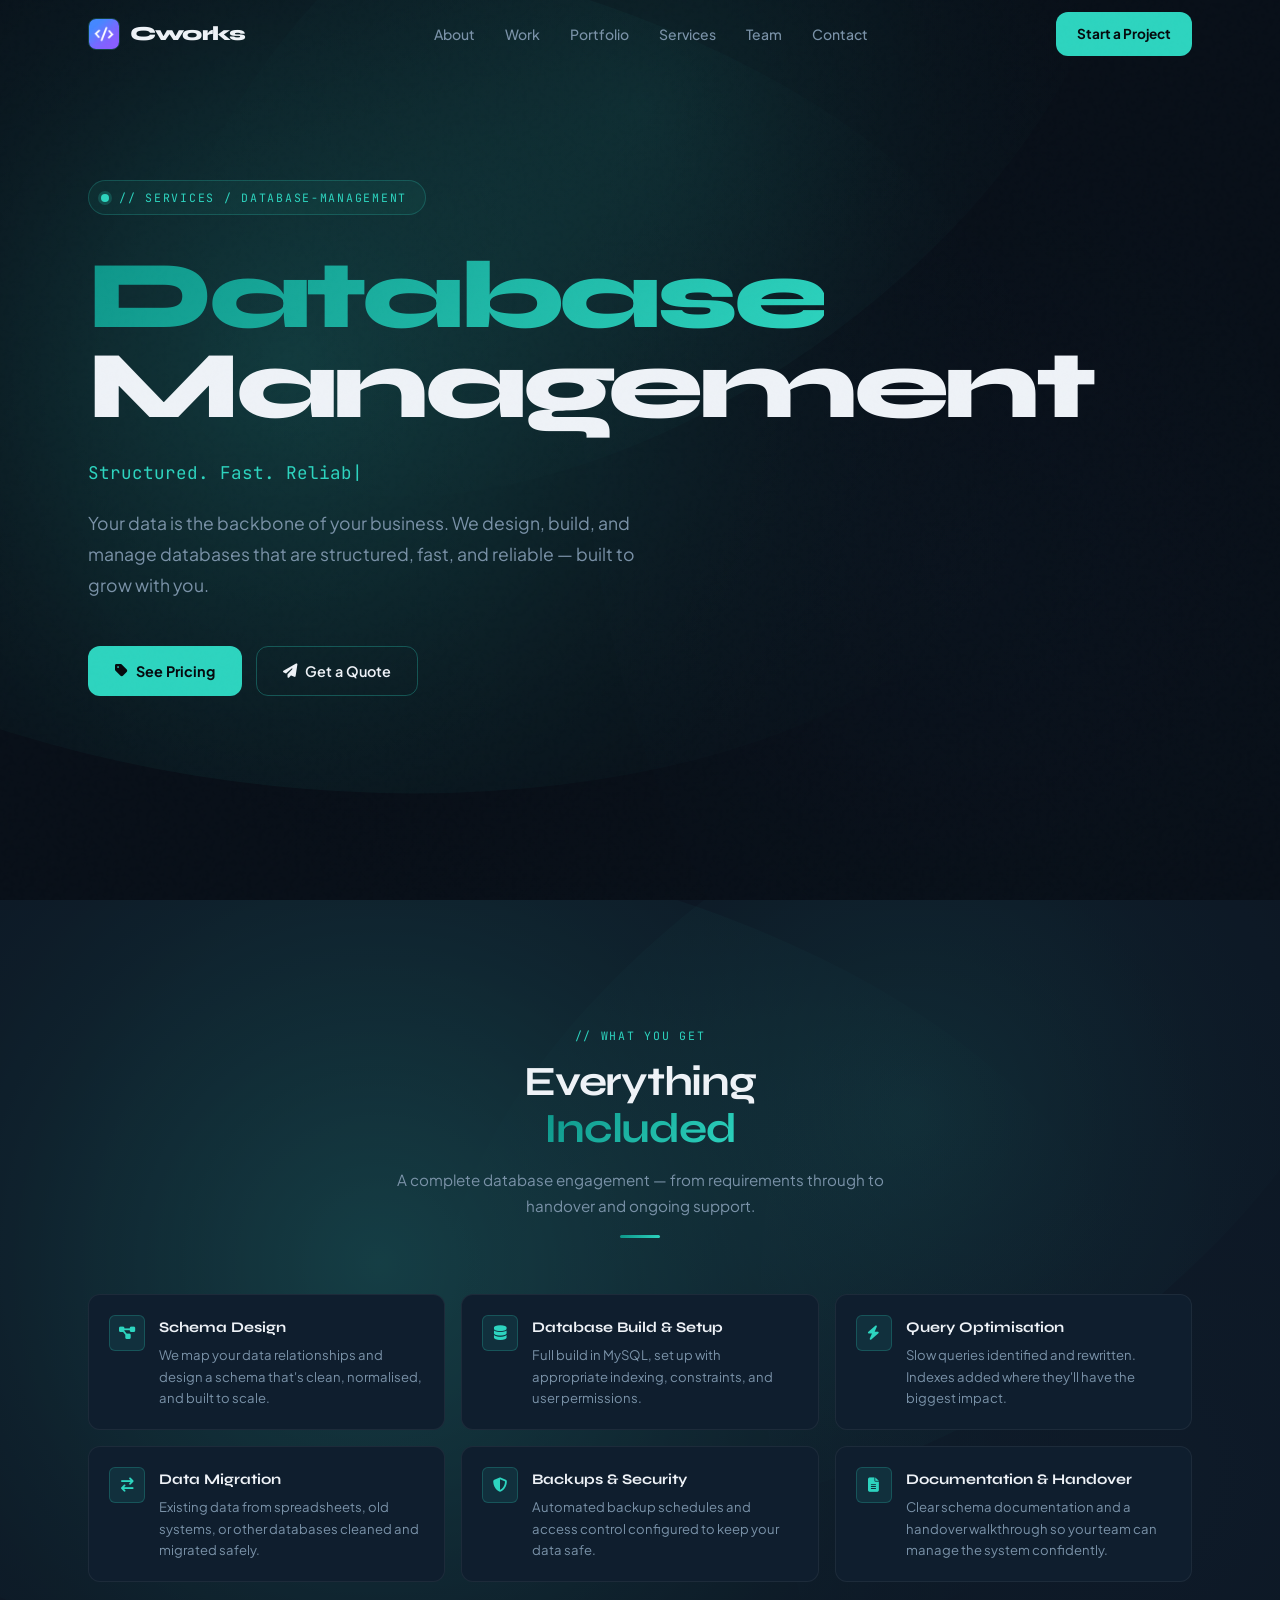
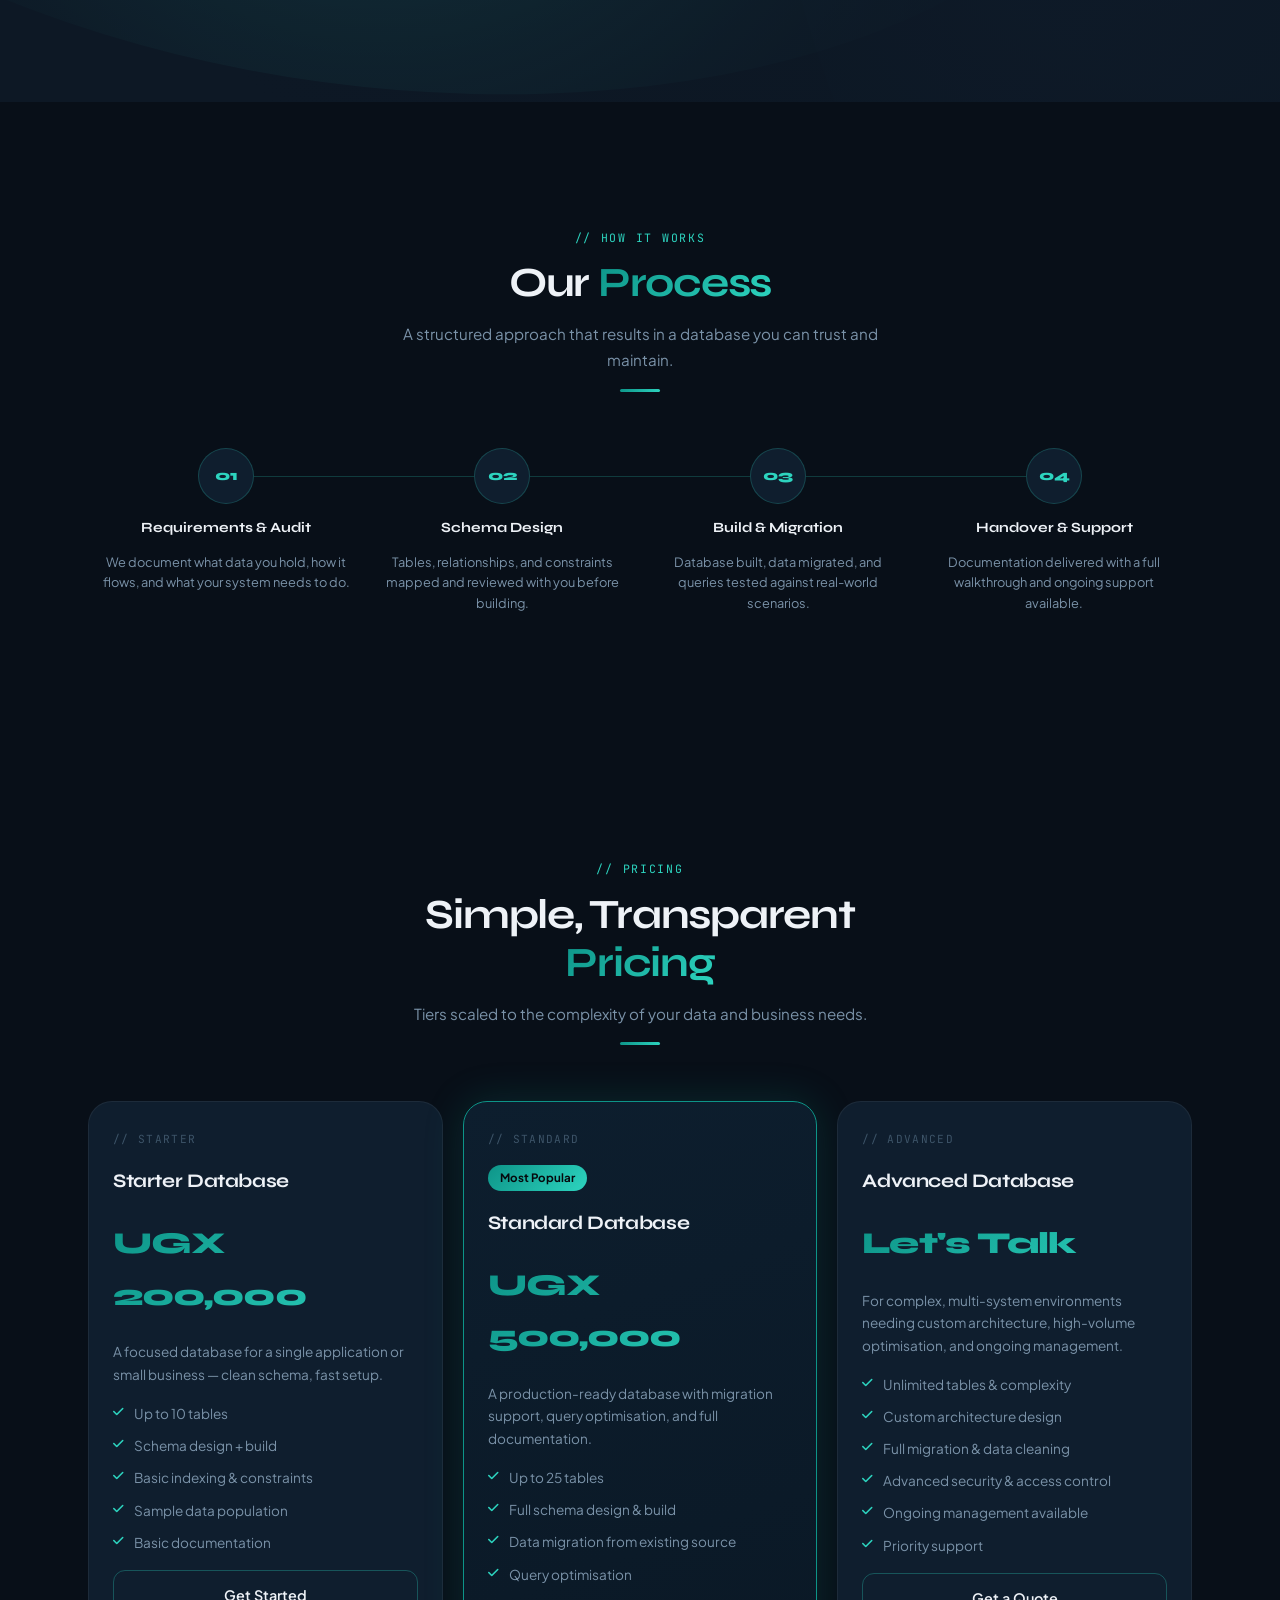
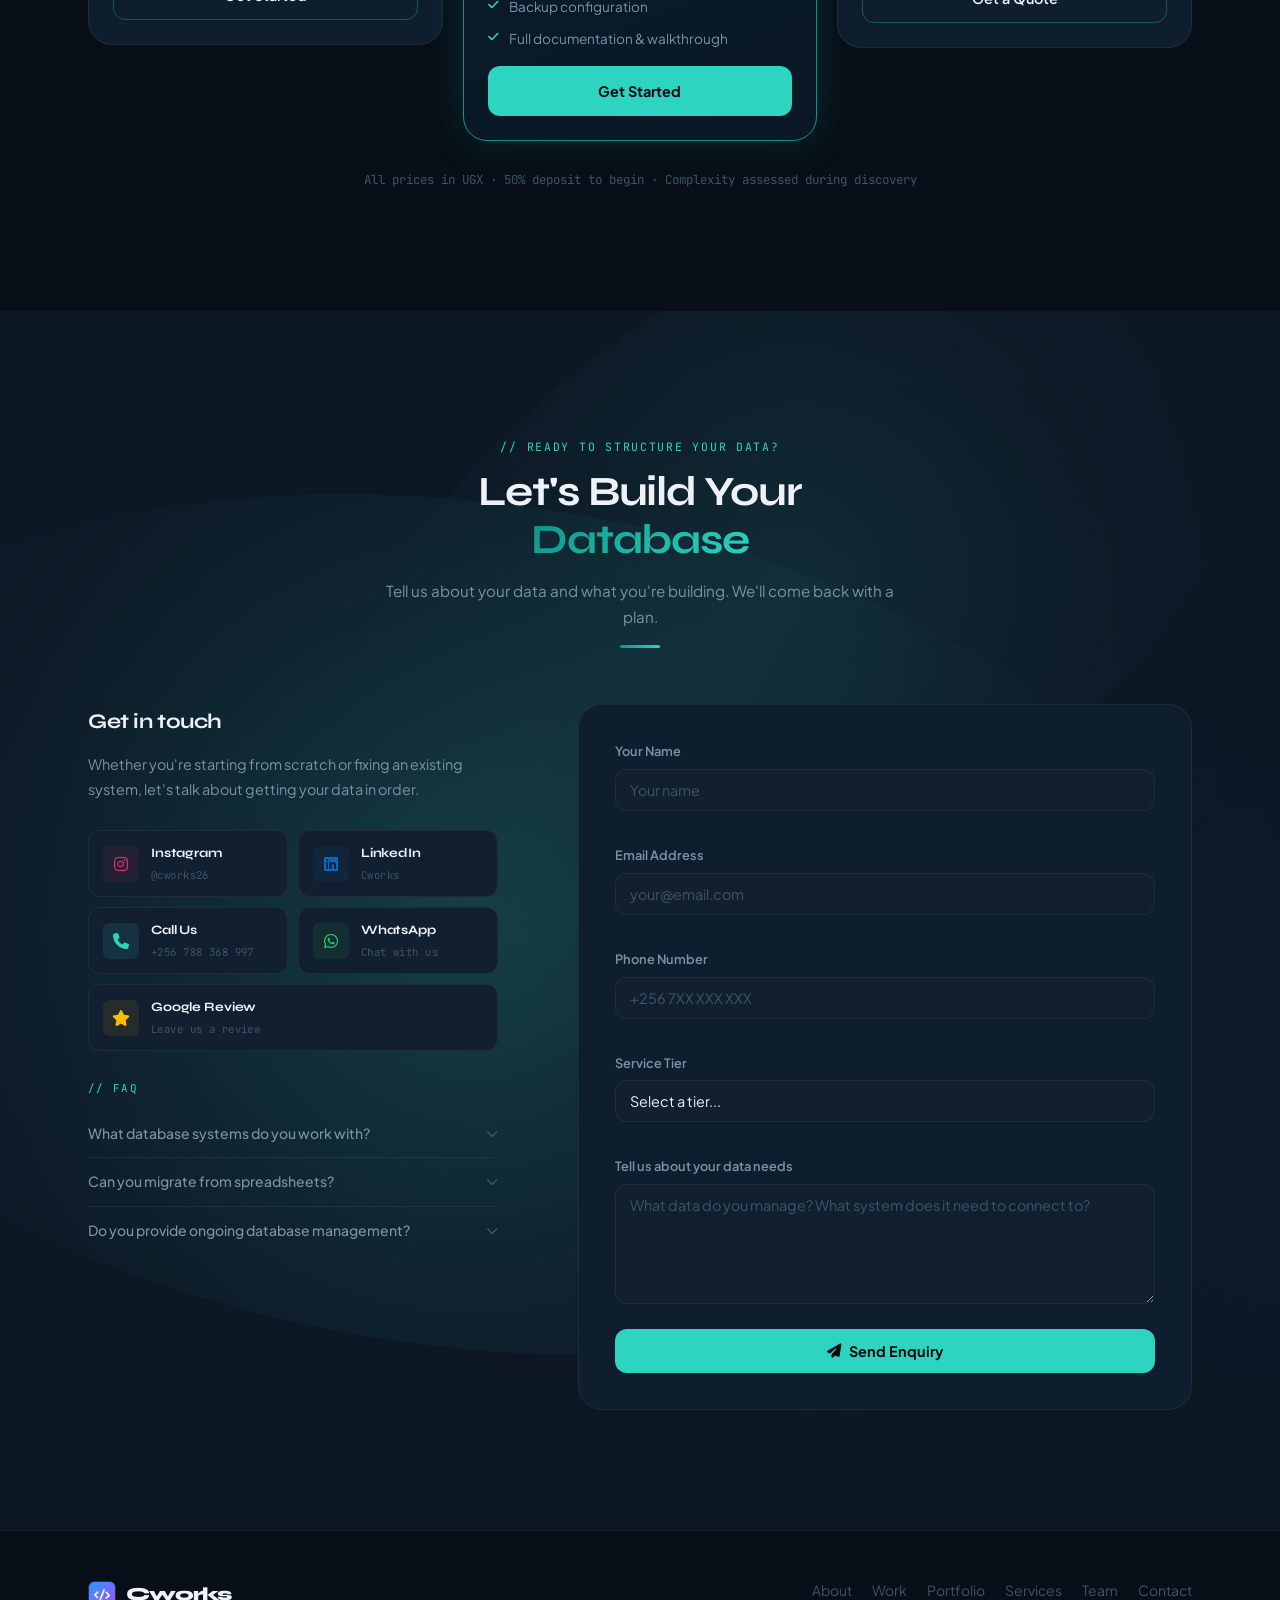
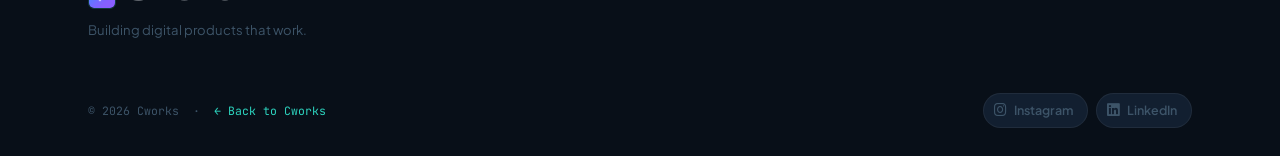
==== commit b0f8b7e4: "refactor: clean up URL structures by removing .html extensions and updating navigation paths" ====
--- a/database-management.html
+++ b/database-management.html
@@ -13,11 +13,11 @@
   <meta name="author" content="Cworks — The Runner Team"/>
   <meta name="robots" content="index, follow"/>
   <meta name="theme-color" content="#415a77"/>
-  <link rel="canonical" href="https://the-runner-team.github.io/website/database-management.html"/>
+  <link rel="canonical" href="https://the-runner-team.github.io/website/database-management"/>
 
   <meta property="og:title" content="Database Management — Cworks"/>
   <meta property="og:description" content="Custom database systems designed and built for businesses. Structured, fast, and reliable data from day one."/>
-  <meta property="og:url" content="https://the-runner-team.github.io/website/database-management.html"/>
+  <meta property="og:url" content="https://the-runner-team.github.io/website/database-management"/>
   <meta property="og:type" content="website"/>
   <meta property="og:site_name" content="Cworks"/>
   <meta property="og:image" content="https://the-runner-team.github.io/website/CodeHub.png"/>
@@ -39,16 +39,16 @@
   <!-- NAV -->
   <nav class="navbar" id="navbar" role="navigation" aria-label="Main navigation">
     <div class="container nav-inner">
-      <a href="index.html" class="nav-logo" aria-label="Cworks home">
+      <a href="./" class="nav-logo" aria-label="Cworks home">
         <span class="nav-logo-mark"><img src="CodeHub.png" alt="Cworks"/></span>
         Cworks
       </a>
       <ul class="nav-links" role="list">
-        <li><a href="index.html#about"    class="nav-link">About</a></li>
-        <li><a href="index.html#projects" class="nav-link">Work</a></li>
-        <li><a href="portfolio.html"      class="nav-link">Portfolio</a></li>
-        <li><a href="index.html#services" class="nav-link">Services</a></li>
-        <li><a href="index.html#team"     class="nav-link">Team</a></li>
+        <li><a href="./#about"    class="nav-link">About</a></li>
+        <li><a href="./#projects" class="nav-link">Work</a></li>
+        <li><a href="portfolio"      class="nav-link">Portfolio</a></li>
+        <li><a href="./#services" class="nav-link">Services</a></li>
+        <li><a href="./#team"     class="nav-link">Team</a></li>
         <li><a href="#contact"            class="nav-link">Contact</a></li>
       </ul>
       <div style="display:flex;align-items:center;gap:10px;">
@@ -60,11 +60,11 @@
     </div>
   </nav>
   <div class="mobile-menu" id="mobileMenu" role="menu">
-    <a href="index.html#about"    class="nav-link" role="menuitem">About</a>
-    <a href="index.html#projects" class="nav-link" role="menuitem">Work</a>
-    <a href="portfolio.html"      class="nav-link" role="menuitem">Portfolio</a>
-    <a href="index.html#services" class="nav-link" role="menuitem">Services</a>
-    <a href="index.html#team"     class="nav-link" role="menuitem">Team</a>
+    <a href="./#about"    class="nav-link" role="menuitem">About</a>
+    <a href="./#projects" class="nav-link" role="menuitem">Work</a>
+    <a href="portfolio"      class="nav-link" role="menuitem">Portfolio</a>
+    <a href="./#services" class="nav-link" role="menuitem">Services</a>
+    <a href="./#team"     class="nav-link" role="menuitem">Team</a>
     <a href="#contact"            class="nav-link" role="menuitem">Contact</a>
     <a href="#contact"            class="btn-primary" style="margin-top:8px;justify-content:center;">Start a Project</a>
   </div>
@@ -388,17 +388,17 @@
       </div>
       <nav aria-label="Footer navigation">
         <div class="footer-nav">
-          <a href="index.html#about"    class="footer-link">About</a>
-          <a href="index.html#projects" class="footer-link">Work</a>
-          <a href="portfolio.html"      class="footer-link">Portfolio</a>
-          <a href="index.html#services" class="footer-link">Services</a>
-          <a href="index.html#team"     class="footer-link">Team</a>
+          <a href="./#about"    class="footer-link">About</a>
+          <a href="./#projects" class="footer-link">Work</a>
+          <a href="portfolio"      class="footer-link">Portfolio</a>
+          <a href="./#services" class="footer-link">Services</a>
+          <a href="./#team"     class="footer-link">Team</a>
           <a href="#contact"            class="footer-link">Contact</a>
         </div>
       </nav>
     </div>
     <div class="footer-bottom">
-      <p class="footer-copy">© <span class="footer-year"></span> Cworks &nbsp;·&nbsp; <a href="index.html" style="color:var(--teal);">← Back to Cworks</a></p>
+      <p class="footer-copy">© <span class="footer-year"></span> Cworks &nbsp;·&nbsp; <a href="./" style="color:var(--teal);">← Back to Cworks</a></p>
       <div class="footer-socials-upgraded">
         <a href="https://www.instagram.com/cworks26/" class="footer-social-pill footer-social-pill--instagram" target="_blank" rel="noopener noreferrer" aria-label="Instagram">
           <i class="fa-brands fa-instagram" aria-hidden="true"></i> Instagram
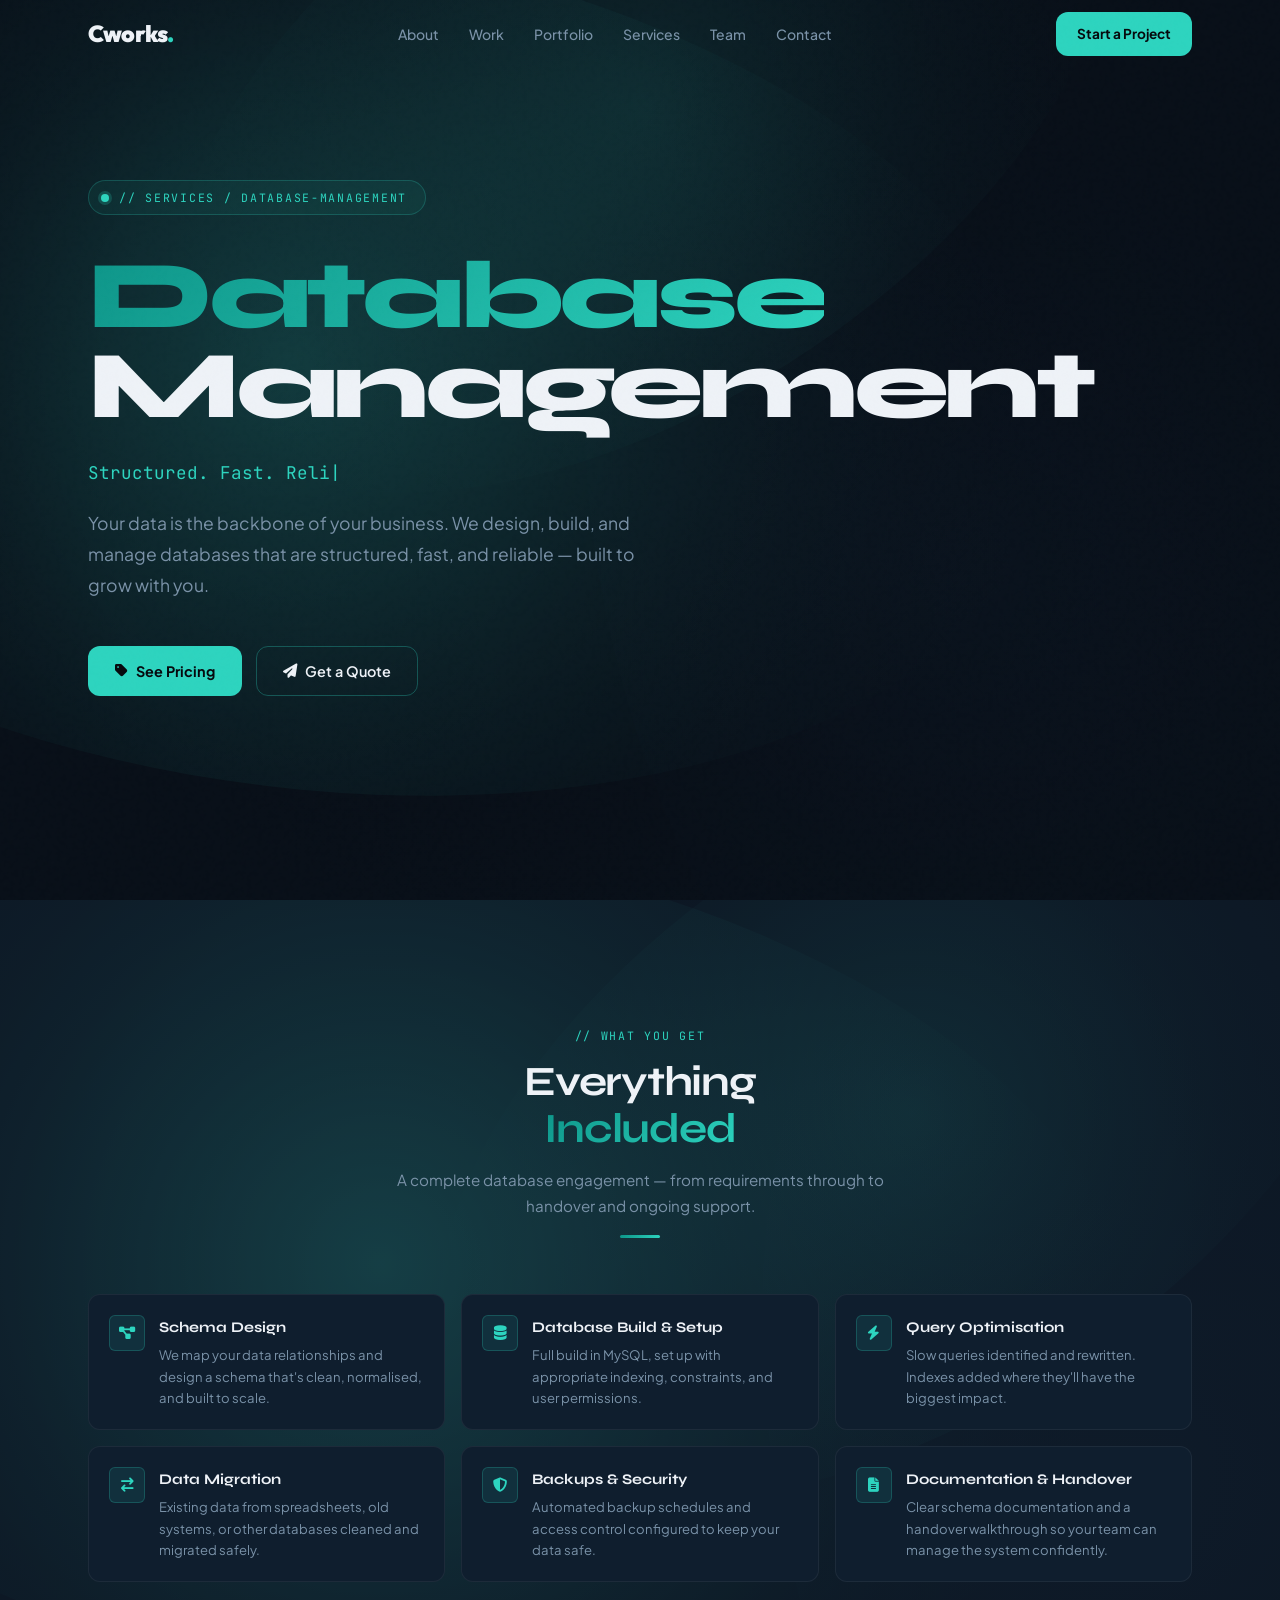
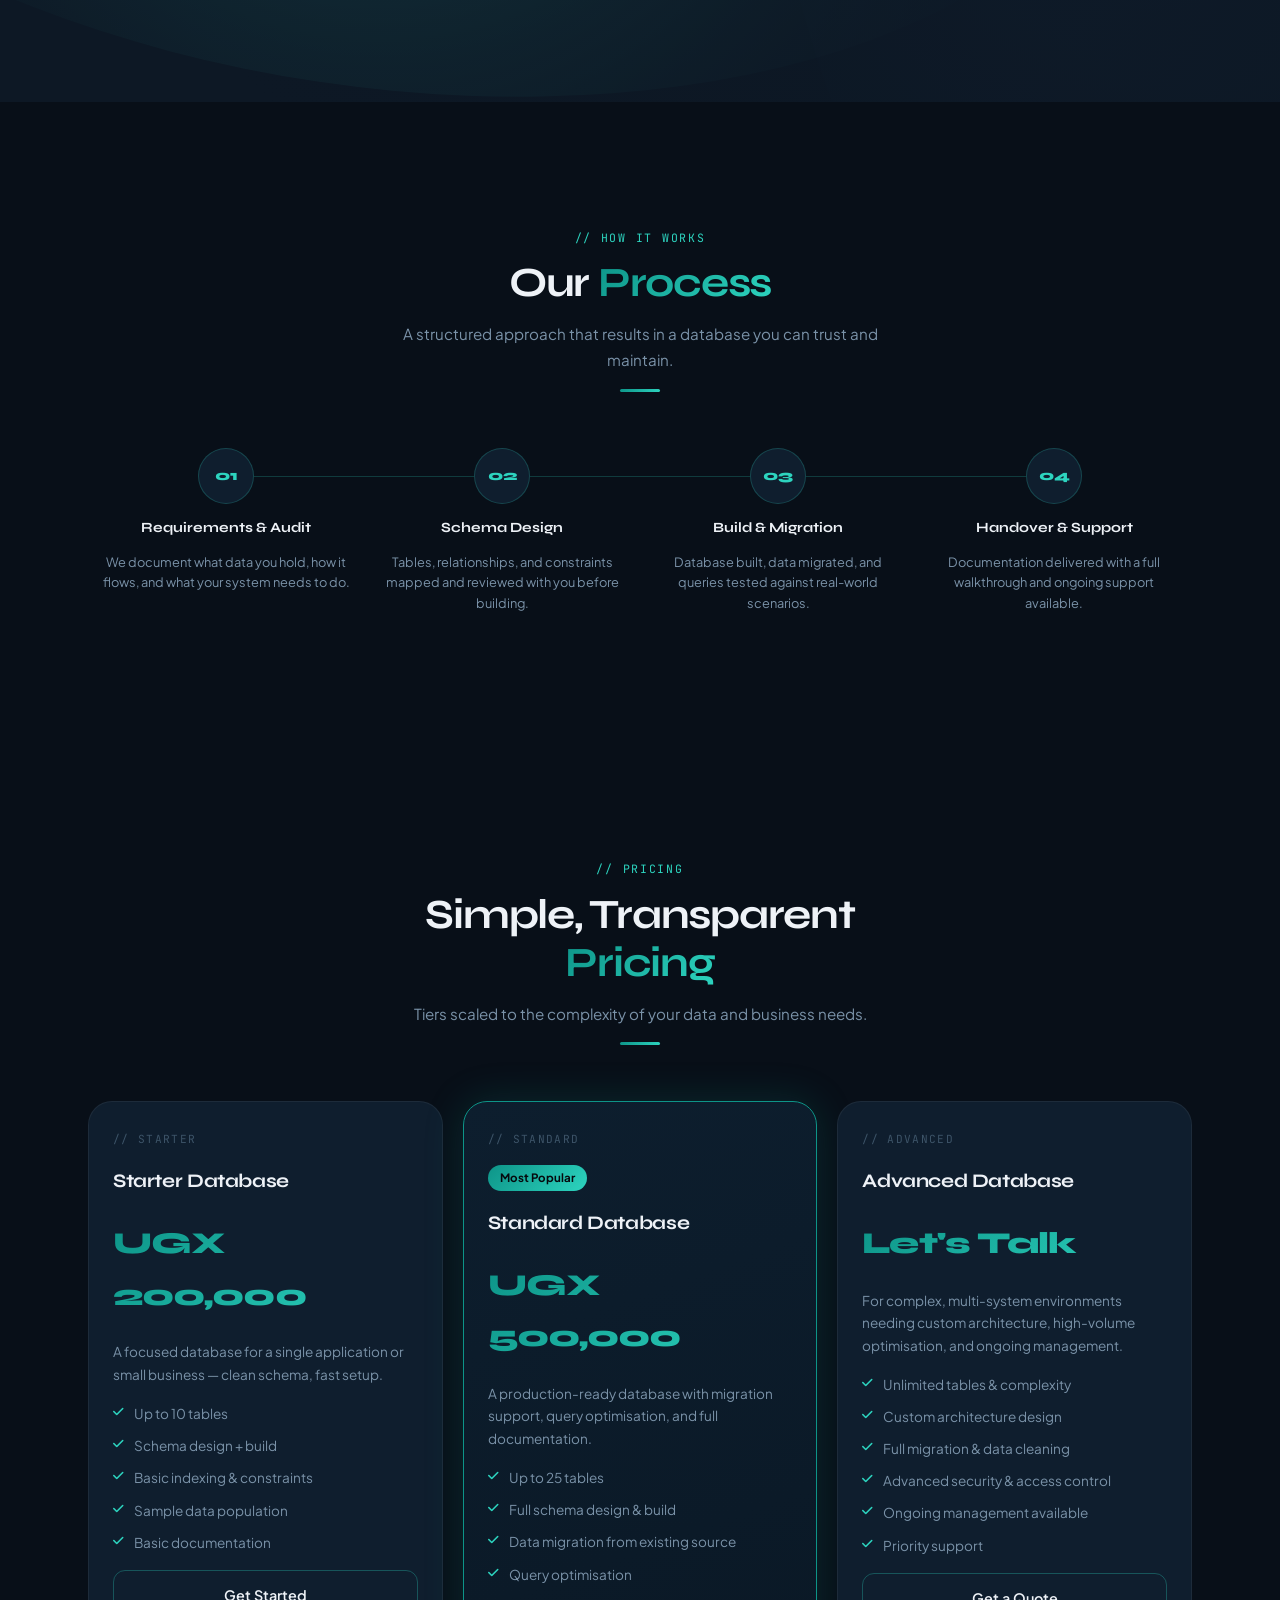
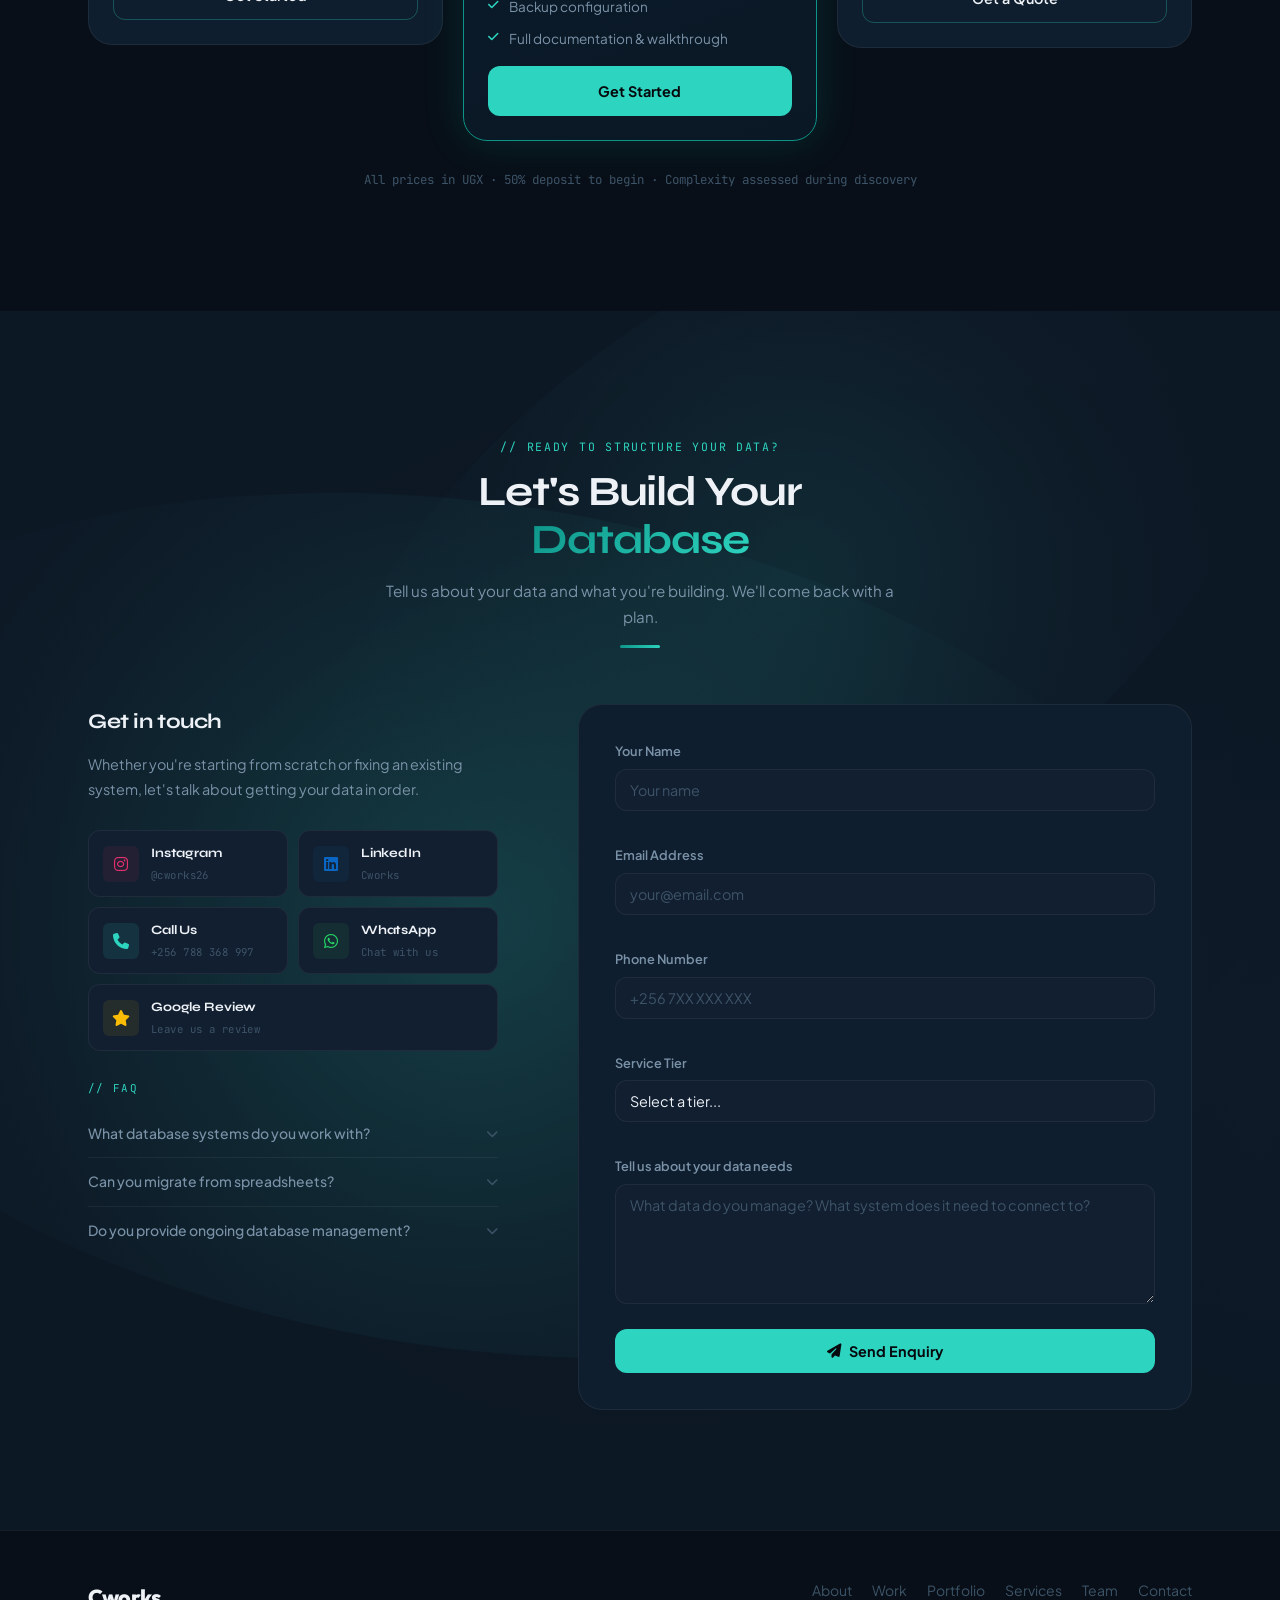
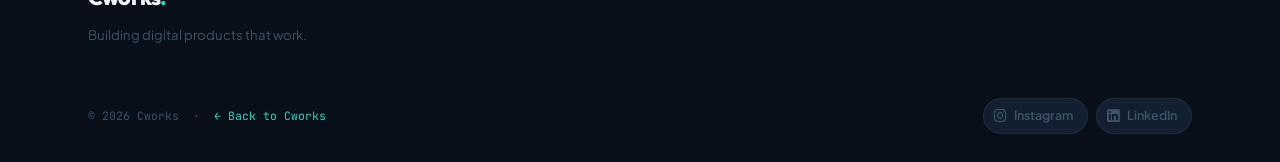
==== commit 33e942d7: "chore: remove individual service pages and update contact form avatar URL" ====
--- a/database-management.html
+++ b/database-management.html
@@ -5,8 +5,8 @@
   <meta name="viewport" content="width=device-width, initial-scale=1.0"/>
   <title>Database Management — Cworks</title>
 
-  <link rel="icon" type="image/png" href="CodeHub.png"/>
-  <link rel="apple-touch-icon" href="CodeHub.png"/>
+  <link rel="icon" type="image/png" href="favicon.png"/>
+  <link rel="apple-touch-icon" href="favicon.png"/>
 
   <meta name="description" content="Cworks designs and builds custom database systems for businesses. Structured storage, fast queries, and reliable data you can trust."/>
   <meta name="keywords" content="database management MySQL database design PHP backend Cworks"/>
@@ -20,11 +20,11 @@
   <meta property="og:url" content="https://the-runner-team.github.io/website/database-management"/>
   <meta property="og:type" content="website"/>
   <meta property="og:site_name" content="Cworks"/>
-  <meta property="og:image" content="https://the-runner-team.github.io/website/CodeHub.png"/>
+  <meta property="og:image" content="https://the-runner-team.github.io/website/favicon.png"/>
 
   <meta name="twitter:card" content="summary_large_image"/>
   <meta name="twitter:title" content="Database Management | Cworks"/>
-  <meta name="twitter:image" content="https://the-runner-team.github.io/website/CodeHub.png"/>
+  <meta name="twitter:image" content="https://the-runner-team.github.io/website/favicon.png"/>
   <meta name="twitter:site" content="@cworks26"/>
 
   <link rel="preconnect" href="https://fonts.googleapis.com"/>
@@ -39,10 +39,7 @@
   <!-- NAV -->
   <nav class="navbar" id="navbar" role="navigation" aria-label="Main navigation">
     <div class="container nav-inner">
-      <a href="./" class="nav-logo" aria-label="Cworks home">
-        <span class="nav-logo-mark"><img src="CodeHub.png" alt="Cworks"/></span>
-        Cworks
-      </a>
+      <a href="./" class="nav-logo" aria-label="Cworks home">Cworks</a>
       <ul class="nav-links" role="list">
         <li><a href="./#about"    class="nav-link">About</a></li>
         <li><a href="./#projects" class="nav-link">Work</a></li>
@@ -380,10 +377,7 @@
   <div class="container">
     <div class="footer-inner">
       <div>
-        <div class="footer-logo-wrap">
-          <span class="footer-logo-icon"><img src="CodeHub.png" alt="Cworks"/></span>
-          Cworks
-        </div>
+        <div class="footer-logo-wrap">Cworks</div>
         <p class="footer-tagline">Building digital products that work.</p>
       </div>
       <nav aria-label="Footer navigation">
--- a/css/styles.css
+++ b/css/styles.css
@@ -1,3 +1,5 @@
+@import url('https://fonts.googleapis.com/css2?family=Outfit:wght@800;900&display=swap');
+
 /* ============================================================
    Cworks — Design System v3
    Fonts: Syne (display) · Plus Jakarta Sans (body) · JetBrains Mono
@@ -92,15 +94,23 @@
 }
 .nav-inner { display:flex; align-items:center; justify-content:space-between; height:68px; }
 .nav-logo {
-  display:flex; align-items:center; gap:10px;
-  font-family:'Syne',sans-serif; font-weight:800; font-size:1.25rem;
-  letter-spacing:-0.04em; color:var(--text-1);
-}
-.nav-logo-mark {
-  width:32px; height:32px; border-radius:8px;
-  overflow:hidden; border:1px solid var(--teal-border); flex-shrink:0;
-}
-.nav-logo-mark img { width:100%; height:100%; object-fit:cover; }
+  display: inline-flex;
+  align-items: center;
+  font-family: 'Outfit', sans-serif;
+  font-weight: 900;
+  font-size: 1.45rem;
+  letter-spacing: -0.02em;
+  color: var(--text-1);
+  transition: color var(--t) var(--ease), text-shadow var(--t) var(--ease);
+}
+.nav-logo::after {
+  content: '.';
+  color: var(--teal);
+}
+.nav-logo:hover {
+  color: var(--teal);
+  text-shadow: 0 0 15px rgba(45, 212, 191, 0.35);
+}
 .nav-links { display:flex; align-items:center; gap:2px; }
 .nav-link {
   padding:6px 14px; font-size:0.875rem; font-weight:500;
@@ -295,6 +305,34 @@
 
 /* ── VALUE PROPS ────────────────────────────────────────── */
 .value-section { background:var(--bg-0); }
+.purpose-grid {
+  display:grid; grid-template-columns:1fr 1fr;
+  gap:24px; margin-top:40px; margin-bottom:48px;
+}
+.purpose-card {
+  background:var(--bg-1); border:1px solid var(--border);
+  border-radius:var(--radius-xl); padding:32px;
+  position:relative; overflow:hidden; transition:all var(--t) var(--ease);
+}
+.purpose-card:hover {
+  background:var(--bg-card); border-color:var(--teal-border);
+  box-shadow:0 10px 30px -10px rgba(45, 212, 191, 0.05);
+}
+.purpose-card::before {
+  content:''; position:absolute; top:0; left:0; right:0; height:2px;
+  background:linear-gradient(90deg,var(--teal-dark),var(--teal));
+  transform:scaleX(0); transform-origin:left; transition:transform 0.5s var(--ease);
+}
+.purpose-card:hover::before { transform:scaleX(1); }
+.purpose-badge {
+  font-family:'Syne',sans-serif; font-size:0.68rem; font-weight:700;
+  text-transform:uppercase; color:var(--teal); letter-spacing:0.1em;
+  background:var(--teal-dim); border:1px solid var(--teal-border);
+  padding:4px 12px; border-radius:100px; display:inline-block; margin-bottom:20px;
+}
+.purpose-text {
+  font-size:1.05rem; color:var(--text-1); line-height:1.65; font-weight:500;
+}
 .value-grid {
   display:grid; grid-template-columns:repeat(3,1fr);
   gap:2px; background:var(--border);
@@ -641,9 +679,24 @@
 /* ── FOOTER ─────────────────────────────────────────────── */
 .footer { background:var(--bg-0); border-top:1px solid var(--border); padding:48px 0 28px; }
 .footer-inner { display:flex; justify-content:space-between; align-items:flex-start; gap:40px; margin-bottom:32px; }
-.footer-logo-wrap { display:flex; align-items:center; gap:10px; font-family:'Syne',sans-serif; font-weight:800; font-size:1.15rem; letter-spacing:-0.04em; color:var(--text-1); margin-bottom:8px; }
-.footer-logo-icon { width:28px; height:28px; border-radius:6px; overflow:hidden; border:1px solid var(--teal-border); flex-shrink:0; }
-.footer-logo-icon img { width:100%; height:100%; object-fit:cover; }
+.footer-logo-wrap {
+  display: inline-flex;
+  align-items: center;
+  font-family: 'Outfit', sans-serif;
+  font-weight: 800;
+  font-size: 1.35rem;
+  letter-spacing: -0.02em;
+  color: var(--text-1);
+  margin-bottom: 8px;
+  transition: color var(--t) var(--ease);
+}
+.footer-logo-wrap::after {
+  content: '.';
+  color: var(--teal);
+}
+.footer-logo-wrap:hover {
+  color: var(--teal);
+}
 .footer-tagline { font-size:0.82rem; color:var(--text-3); }
 .footer-nav { display:flex; flex-direction:row; flex-wrap:wrap; gap:4px 20px; align-items:center; }
 .footer-link { font-size:0.875rem; color:var(--text-3); transition:color var(--t); }
@@ -695,6 +748,8 @@
 }
 
 @media (max-width:768px) {
+  .purpose-grid { grid-template-columns:1fr; gap:16px; margin-bottom:40px; }
+  .purpose-card { padding:24px; }
   .section { padding:80px 0; }
   .hero-content { padding:120px 0 80px; }
   .nav-links { display:none; }
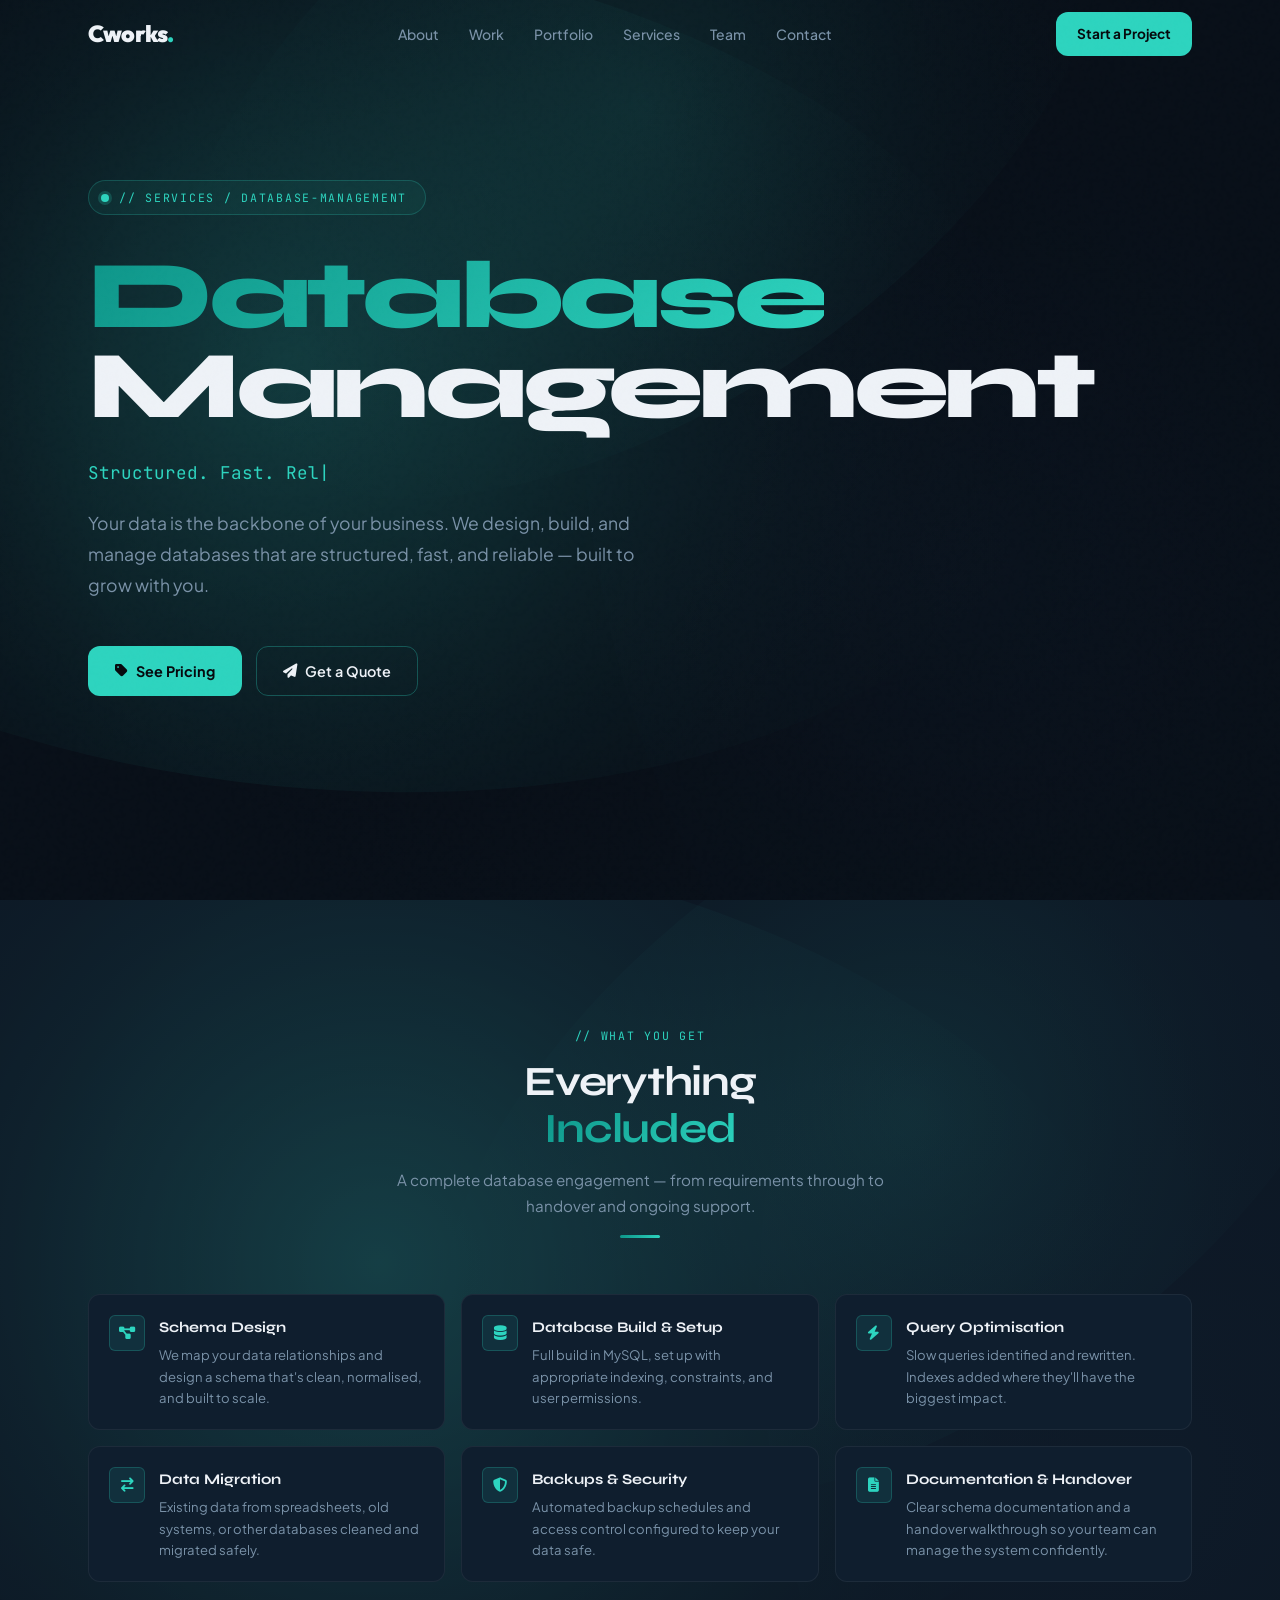
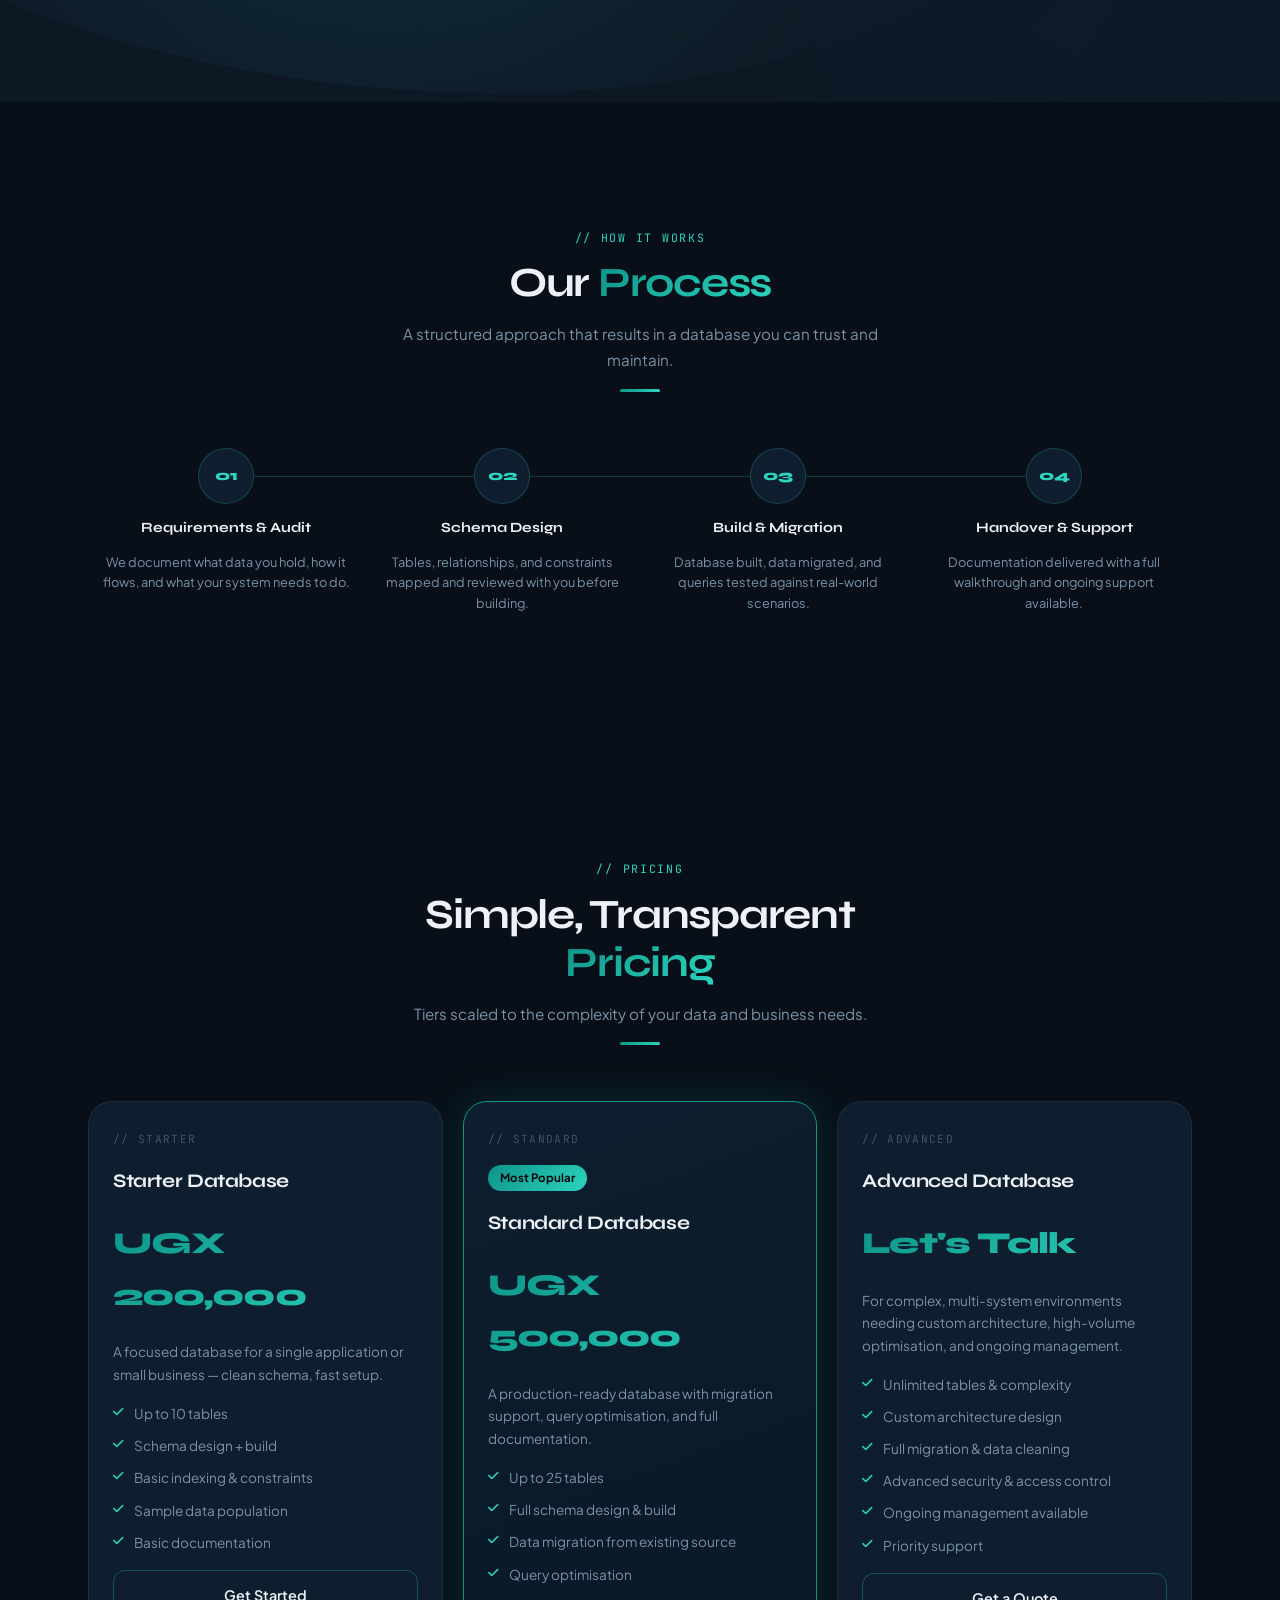
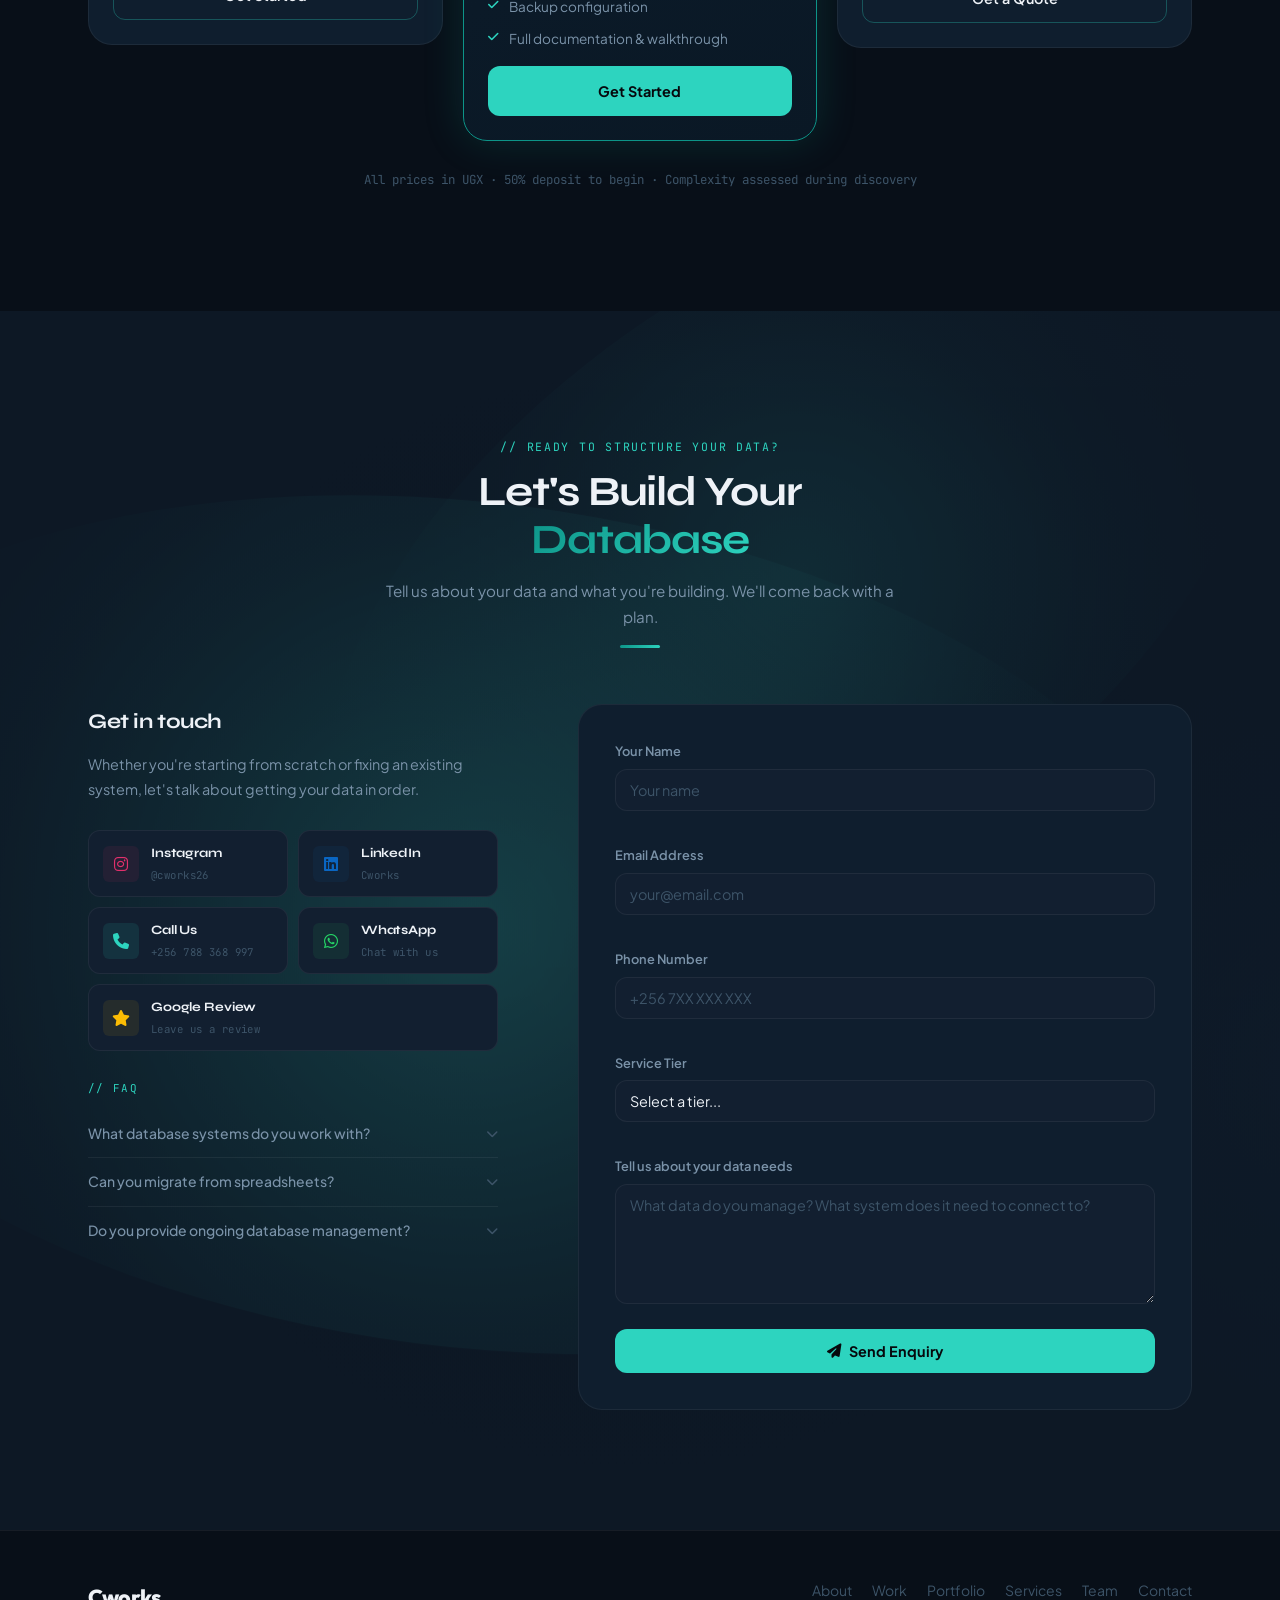
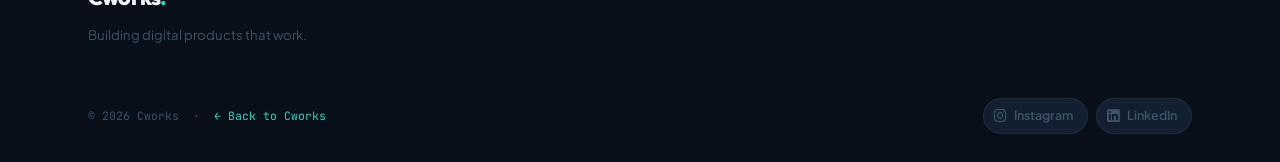
==== commit c75856c7: "fix: restore service pages, upgrade hosting rates, and fix portfolio navigation paths - Restore comp" ====
--- a/database-management.html
+++ b/database-management.html
@@ -43,7 +43,7 @@
       <ul class="nav-links" role="list">
         <li><a href="./#about"    class="nav-link">About</a></li>
         <li><a href="./#projects" class="nav-link">Work</a></li>
-        <li><a href="portfolio"      class="nav-link">Portfolio</a></li>
+        <li><a href="portfolio.html"      class="nav-link">Portfolio</a></li>
         <li><a href="./#services" class="nav-link">Services</a></li>
         <li><a href="./#team"     class="nav-link">Team</a></li>
         <li><a href="#contact"            class="nav-link">Contact</a></li>
@@ -59,7 +59,7 @@
   <div class="mobile-menu" id="mobileMenu" role="menu">
     <a href="./#about"    class="nav-link" role="menuitem">About</a>
     <a href="./#projects" class="nav-link" role="menuitem">Work</a>
-    <a href="portfolio"      class="nav-link" role="menuitem">Portfolio</a>
+    <a href="portfolio.html"      class="nav-link" role="menuitem">Portfolio</a>
     <a href="./#services" class="nav-link" role="menuitem">Services</a>
     <a href="./#team"     class="nav-link" role="menuitem">Team</a>
     <a href="#contact"            class="nav-link" role="menuitem">Contact</a>
@@ -384,7 +384,7 @@
         <div class="footer-nav">
           <a href="./#about"    class="footer-link">About</a>
           <a href="./#projects" class="footer-link">Work</a>
-          <a href="portfolio"      class="footer-link">Portfolio</a>
+          <a href="portfolio.html"      class="footer-link">Portfolio</a>
           <a href="./#services" class="footer-link">Services</a>
           <a href="./#team"     class="footer-link">Team</a>
           <a href="#contact"            class="footer-link">Contact</a>
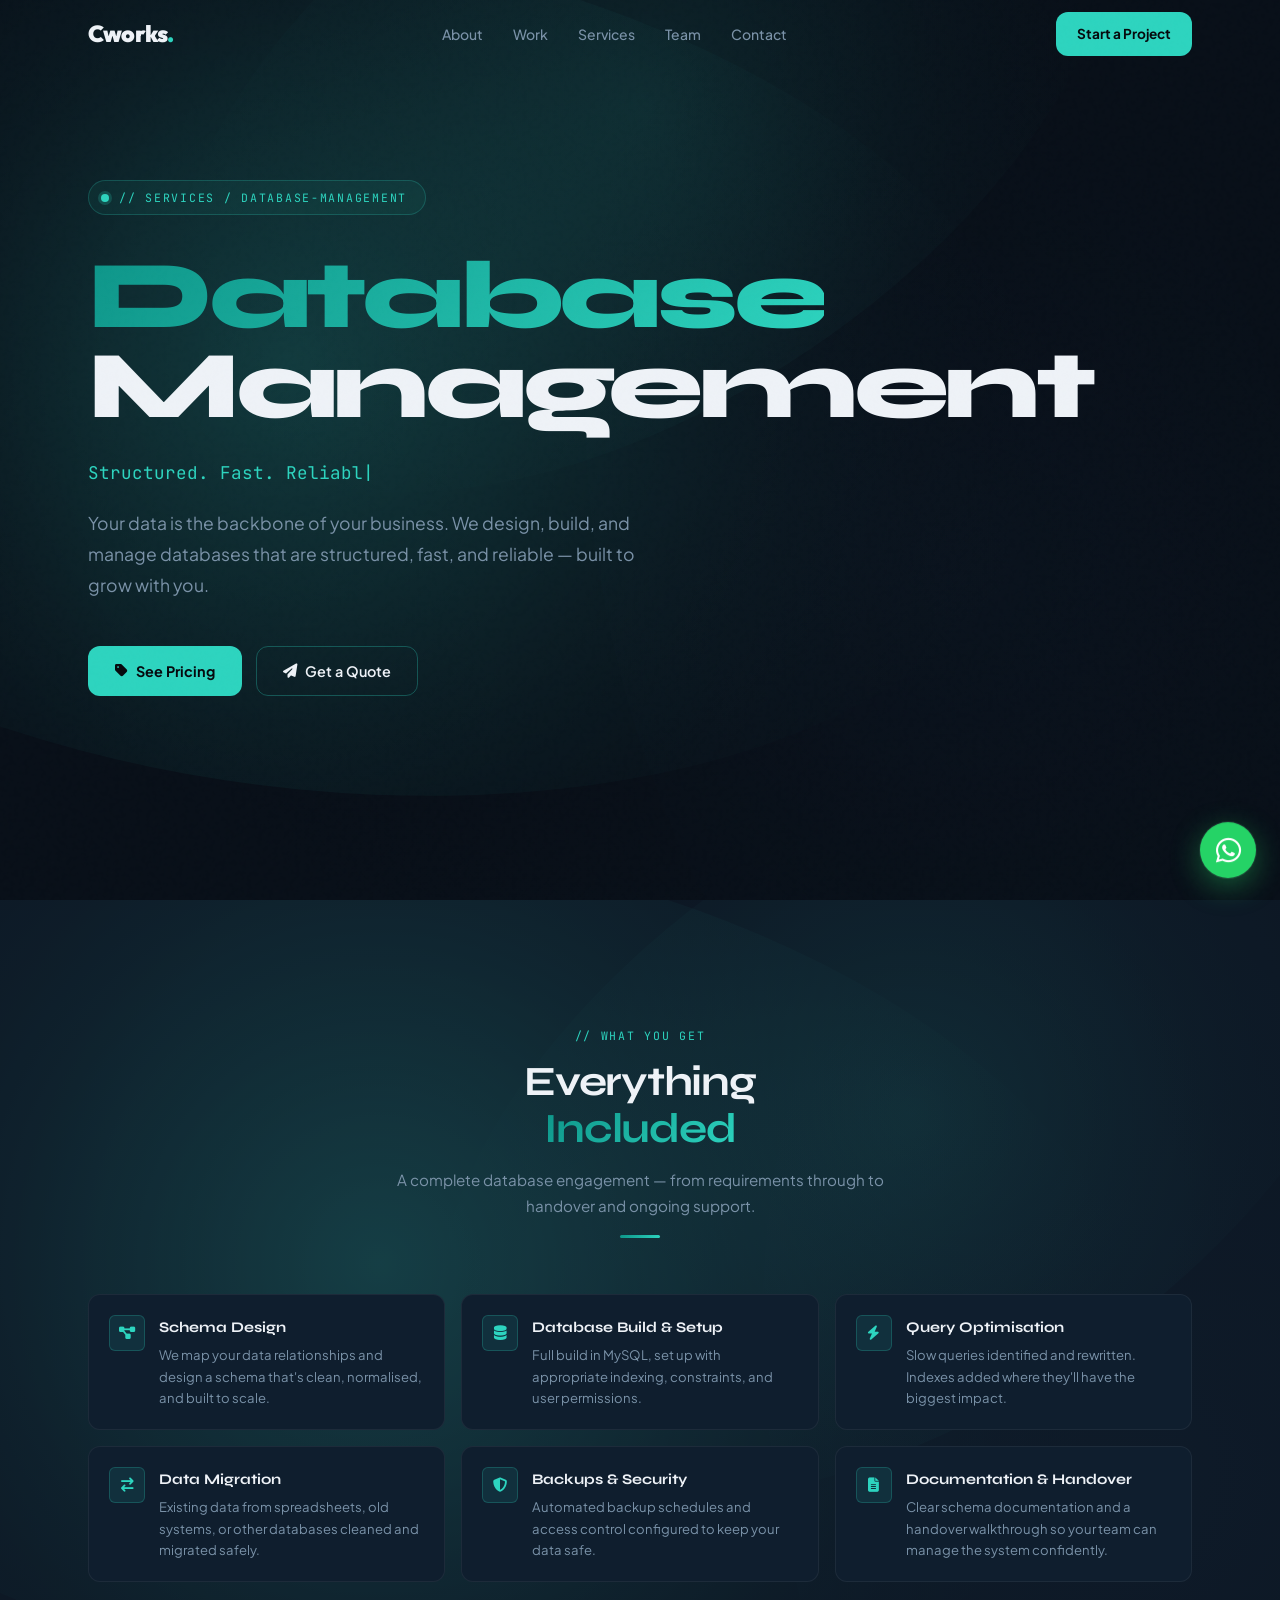
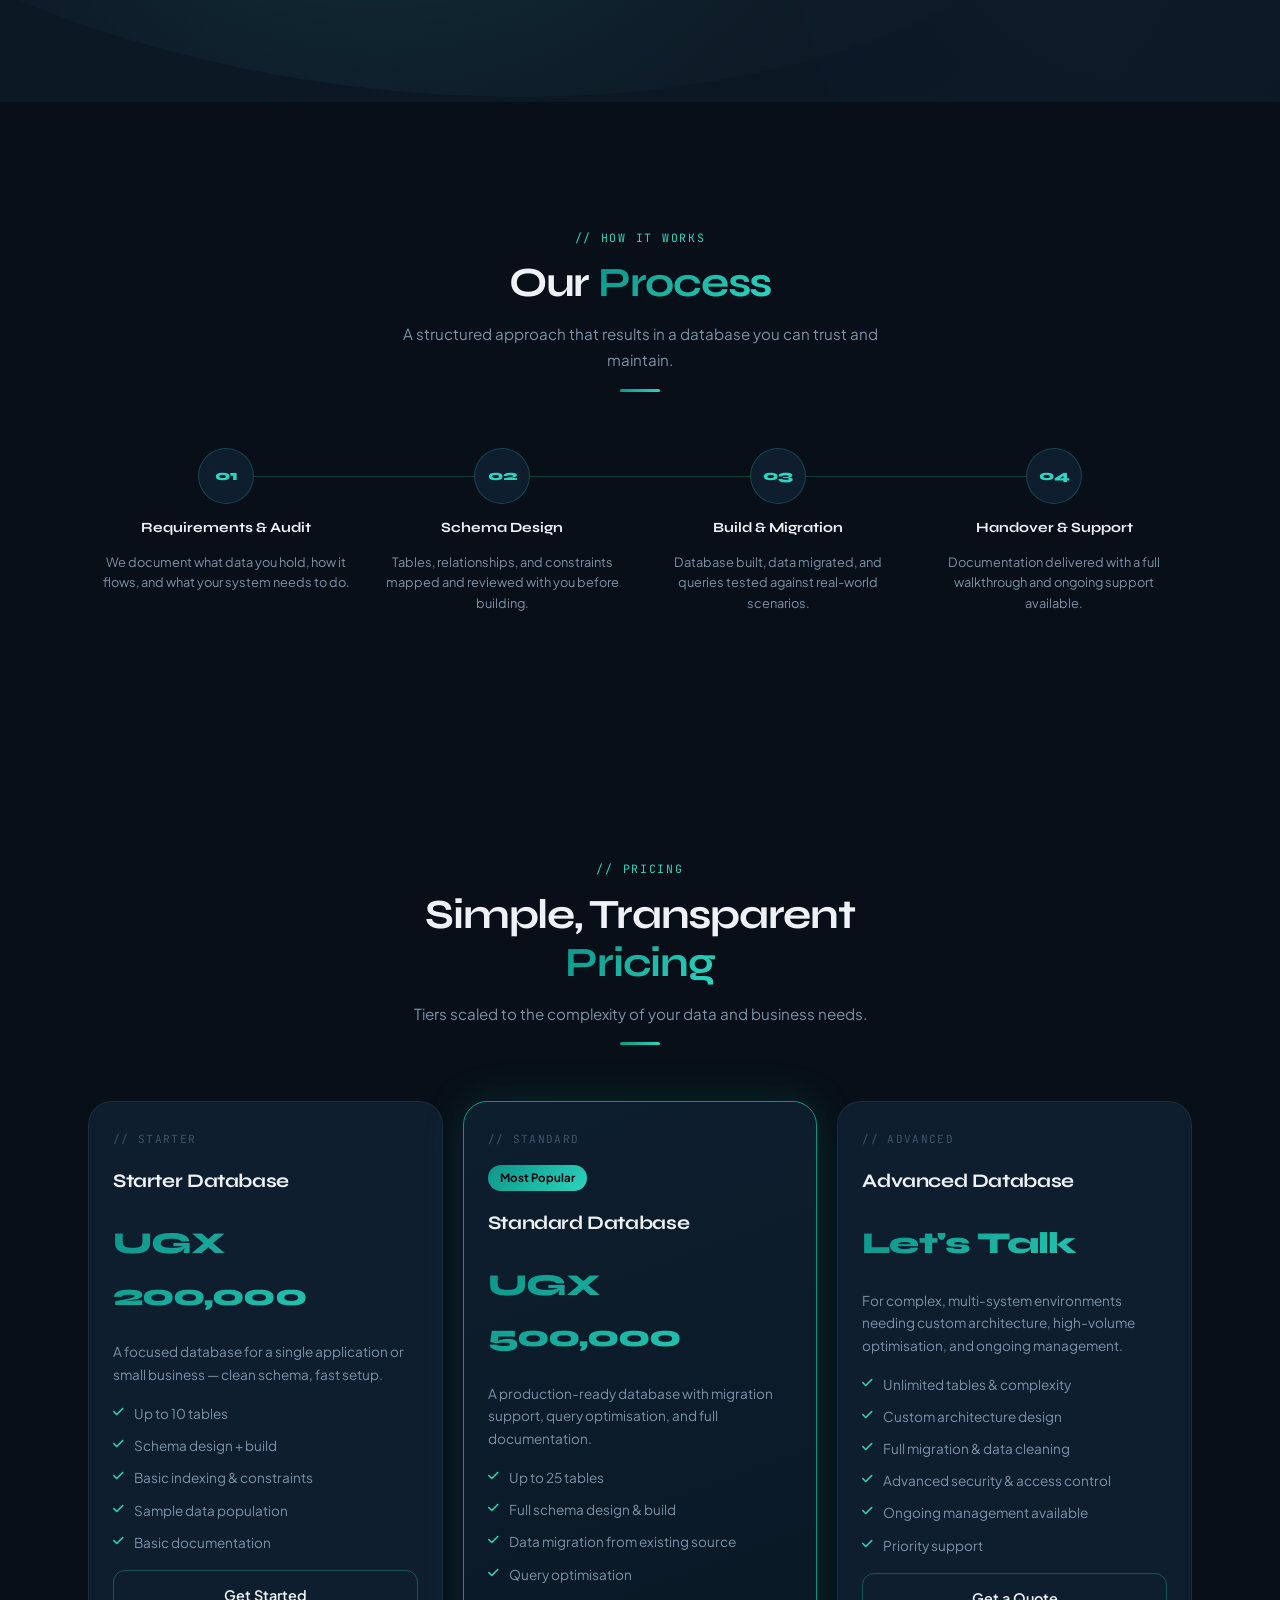
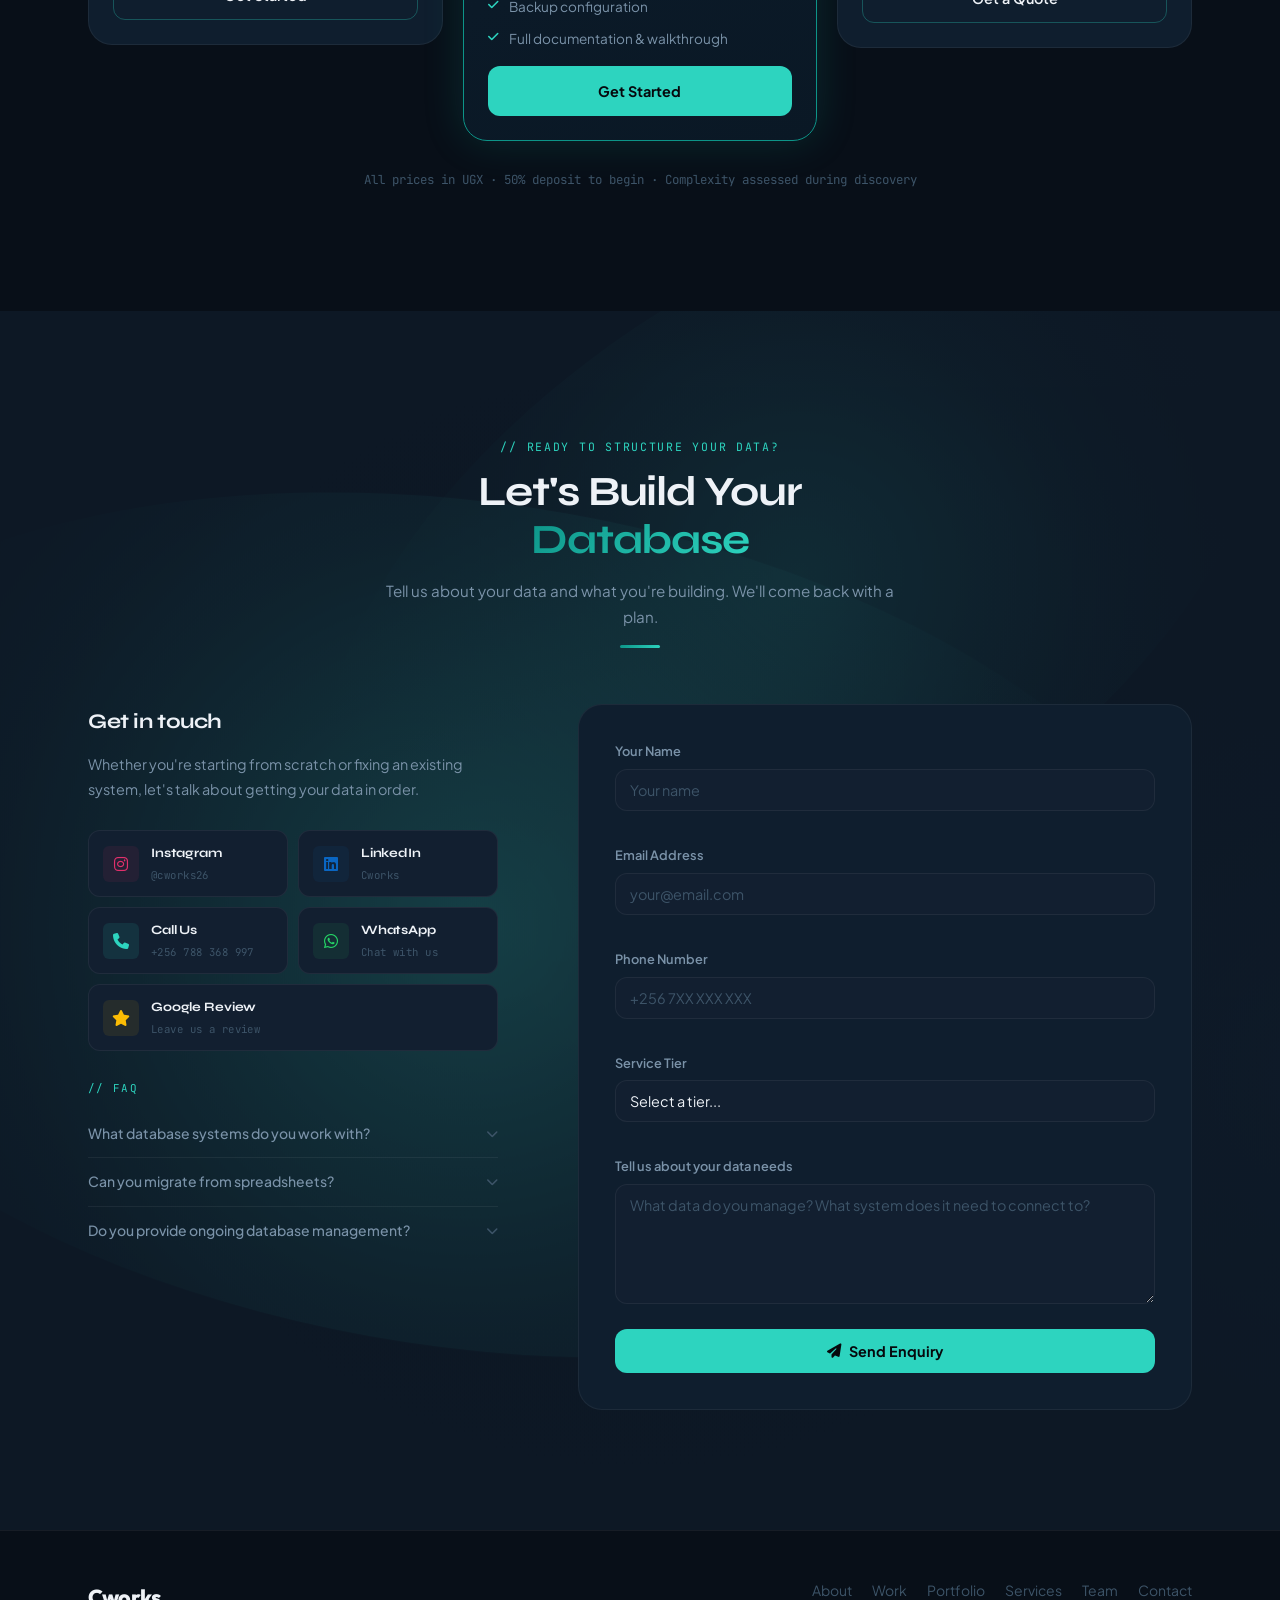
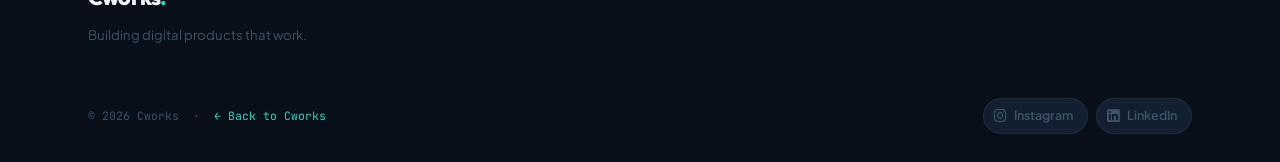
==== commit 13a8fe77: "feat: rebrand services portfolio, align headers, add scroll-reactive WhatsApp float & fix mobile foo" ====
--- a/database-management.html
+++ b/database-management.html
@@ -36,17 +36,16 @@
 
 <body>
 
-  <!-- NAV -->
+  <!-- NAVBAR -->
   <nav class="navbar" id="navbar" role="navigation" aria-label="Main navigation">
     <div class="container nav-inner">
       <a href="./" class="nav-logo" aria-label="Cworks home">Cworks</a>
       <ul class="nav-links" role="list">
-        <li><a href="./#about"    class="nav-link">About</a></li>
+        <li><a href="./#about" class="nav-link">About</a></li>
         <li><a href="./#projects" class="nav-link">Work</a></li>
-        <li><a href="portfolio.html"      class="nav-link">Portfolio</a></li>
         <li><a href="./#services" class="nav-link">Services</a></li>
-        <li><a href="./#team"     class="nav-link">Team</a></li>
-        <li><a href="#contact"            class="nav-link">Contact</a></li>
+        <li><a href="./#team" class="nav-link">Team</a></li>
+        <li><a href="#contact" class="nav-link">Contact</a></li>
       </ul>
       <div style="display:flex;align-items:center;gap:10px;">
         <a href="#contact" class="btn-primary" style="padding:9px 20px;font-size:0.85rem;">Start a Project</a>
@@ -57,13 +56,12 @@
     </div>
   </nav>
   <div class="mobile-menu" id="mobileMenu" role="menu">
-    <a href="./#about"    class="nav-link" role="menuitem">About</a>
+    <a href="./#about" class="nav-link" role="menuitem">About</a>
     <a href="./#projects" class="nav-link" role="menuitem">Work</a>
-    <a href="portfolio.html"      class="nav-link" role="menuitem">Portfolio</a>
     <a href="./#services" class="nav-link" role="menuitem">Services</a>
-    <a href="./#team"     class="nav-link" role="menuitem">Team</a>
-    <a href="#contact"            class="nav-link" role="menuitem">Contact</a>
-    <a href="#contact"            class="btn-primary" style="margin-top:8px;justify-content:center;">Start a Project</a>
+    <a href="./#team" class="nav-link" role="menuitem">Team</a>
+    <a href="#contact" class="nav-link" role="menuitem">Contact</a>
+    <a href="#contact" class="btn-primary" style="margin-top:8px;justify-content:center;">Start a Project</a>
   </div>
 
 
--- a/css/styles.css
+++ b/css/styles.css
@@ -418,7 +418,7 @@
 
 /* ── TRUST STATS ────────────────────────────────────────── */
 .trust-section { padding:80px 0; background:var(--bg-0); border-top:1px solid var(--border); border-bottom:1px solid var(--border); }
-.trust-grid { display:grid; grid-template-columns:repeat(4,1fr); }
+.trust-grid { display:grid; grid-template-columns:repeat(3,1fr); }
 .trust-stat { padding:0 40px; border-right:1px solid var(--border); text-align:center; }
 .trust-stat:first-child { padding-left:0; text-align:left; }
 .trust-stat:last-child  { border-right:none; }
@@ -479,22 +479,148 @@
 
 /* ── TEAM ───────────────────────────────────────────────── */
 .team-section { background:var(--bg-1); position:relative; overflow:hidden; }
-.team-grid { display:grid; grid-template-columns:repeat(4,1fr); gap:16px; margin-top:56px; }
-.team-row-2 { display:flex; flex-wrap:wrap; justify-content:center; gap:16px; margin-top:16px; }
-.team-row-2 .team-card { flex:0 1 calc(25% - 12px); min-width:200px; }
+.team-grid { display:grid; grid-template-columns:repeat(4,1fr); gap:20px; margin-top:56px; }
+.team-row-2 { display:flex; flex-wrap:wrap; justify-content:center; gap:20px; margin-top:20px; }
+.team-row-2 .team-card { flex:0 1 calc(25% - 15px); min-width:220px; }
 .team-card {
-  background:var(--bg-card); border:1px solid var(--border);
-  border-radius:var(--radius-xl); padding:24px 20px; text-align:center;
-  transition:all var(--t) var(--ease);
-}
-.team-card:hover { border-color:var(--teal-border); transform:translateY(-3px); box-shadow:var(--shadow-card); }
-.team-avatar { width:68px; height:68px; border-radius:50%; border:2px solid var(--teal-border); margin:0 auto 12px; object-fit:cover; transition:border-color var(--t); }
-.team-card:hover .team-avatar { border-color:var(--teal); }
-.team-role { font-family:'JetBrains Mono',monospace; font-size:0.67rem; color:var(--teal); letter-spacing:0.08em; margin-bottom:4px; }
-.team-name { font-family:'Syne',sans-serif; font-size:0.95rem; font-weight:700; color:var(--text-1); letter-spacing:-0.01em; margin-bottom:12px; }
-.team-socials { display:flex; justify-content:center; gap:6px; }
-.team-social-link { display:inline-flex; align-items:center; gap:4px; padding:4px 10px; font-size:0.7rem; color:var(--text-3); border:1px solid var(--border); border-radius:100px; transition:all var(--t); }
-.team-social-link:hover { color:var(--text-1); border-color:var(--teal-border); background:var(--teal-dim); }
+  position: relative;
+  background: rgba(13, 24, 37, 0.45);
+  backdrop-filter: blur(16px);
+  -webkit-backdrop-filter: blur(16px);
+  border: 1px solid rgba(255, 255, 255, 0.05);
+  border-radius: var(--radius-xl);
+  padding: 32px 24px;
+  text-align: center;
+  overflow: hidden;
+  transition: border-color var(--t) var(--ease), background var(--t) var(--ease), box-shadow var(--t) var(--ease), transform 0.15s ease-out;
+  transform-style: preserve-3d;
+  will-change: transform;
+}
+
+/* Spotlight dynamic tracking glow */
+.team-card::before {
+  content: '';
+  position: absolute;
+  inset: 0;
+  background: radial-gradient(
+    250px circle at var(--mouse-x, 0px) var(--mouse-y, 0px),
+    rgba(45, 212, 191, 0.12),
+    transparent 50%
+  );
+  z-index: 1;
+  pointer-events: none;
+  opacity: 0;
+  transition: opacity 0.4s var(--ease);
+}
+.team-card:hover::before {
+  opacity: 1;
+}
+
+/* Subtle corner gradient outline on hover */
+.team-card::after {
+  content: '';
+  position: absolute;
+  inset: 0;
+  border-radius: var(--radius-xl);
+  padding: 1px;
+  background: linear-gradient(135deg, rgba(45, 212, 191, 0.3), transparent 60%, rgba(45, 212, 191, 0.05));
+  -webkit-mask: linear-gradient(#fff 0 0) content-box, linear-gradient(#fff 0 0);
+  -webkit-mask-composite: xor;
+  mask-composite: exclude;
+  pointer-events: none;
+  opacity: 0;
+  transition: opacity var(--t) var(--ease);
+  z-index: 3;
+}
+.team-card:hover::after {
+  opacity: 1;
+}
+
+.team-card:hover {
+  border-color: rgba(45, 212, 191, 0.25);
+  background: rgba(21, 37, 54, 0.6);
+  box-shadow: 0 24px 48px rgba(0, 0, 0, 0.5), 0 0 32px rgba(45, 212, 191, 0.12);
+}
+
+.team-avatar {
+  width: 76px;
+  height: 76px;
+  border-radius: 50%;
+  border: 2px solid rgba(255, 255, 255, 0.08);
+  margin: 0 auto 16px;
+  object-fit: cover;
+  transition: border-color var(--t) var(--ease), transform 0.4s var(--ease), box-shadow var(--t) var(--ease);
+  z-index: 2;
+  position: relative;
+}
+.team-card:hover .team-avatar {
+  border-color: var(--teal);
+  transform: scale(1.08) translateZ(25px);
+  box-shadow: 0 0 24px rgba(45, 212, 191, 0.4);
+}
+
+.team-role {
+  font-family: 'JetBrains Mono', monospace;
+  font-size: 0.68rem;
+  color: var(--teal);
+  letter-spacing: 0.12em;
+  margin-bottom: 6px;
+  text-transform: uppercase;
+  transition: transform 0.4s var(--ease);
+  z-index: 2;
+  position: relative;
+}
+.team-card:hover .team-role {
+  transform: translateZ(12px);
+}
+
+.team-name {
+  font-family: 'Syne', sans-serif;
+  font-size: 1.05rem;
+  font-weight: 800;
+  color: var(--text-1);
+  letter-spacing: -0.01em;
+  margin-bottom: 16px;
+  transition: color var(--t), transform 0.4s var(--ease);
+  z-index: 2;
+  position: relative;
+}
+.team-card:hover .team-name {
+  color: #fff;
+  transform: translateZ(18px);
+}
+
+.team-socials {
+  display: flex;
+  justify-content: center;
+  gap: 8px;
+  z-index: 2;
+  position: relative;
+  transition: transform 0.4s var(--ease);
+}
+.team-card:hover .team-socials {
+  transform: translateZ(15px);
+}
+
+.team-social-link {
+  display: inline-flex;
+  align-items: center;
+  gap: 6px;
+  padding: 5px 12px;
+  font-size: 0.72rem;
+  font-weight: 500;
+  color: var(--text-2);
+  border: 1px solid var(--border);
+  border-radius: 100px;
+  background: rgba(255, 255, 255, 0.02);
+  transition: all var(--t) var(--ease);
+}
+.team-social-link:hover {
+  color: var(--text-1);
+  border-color: var(--teal);
+  background: var(--teal-dim);
+  box-shadow: 0 0 12px rgba(45, 212, 191, 0.2);
+}
 
 /* ── CTA ────────────────────────────────────────────────── */
 .cta-section { background:var(--bg-0); position:relative; overflow:hidden; }
@@ -735,8 +861,7 @@
   .trust-stat { padding:0 32px; text-align:center; }
   .trust-stat:first-child { text-align:center; padding-left:32px; }
   .trust-stat:nth-child(2) { border-right:none; }
-  .trust-stat:nth-child(3) { border-right:1px solid var(--border); }
-  .trust-stat:nth-child(4) { border-right:none; }
+  .trust-stat:nth-child(3) { border-right:none; grid-column:span 2; }
   .testimonials-grid { grid-template-columns:1fr 1fr; }
   .testimonials-grid .testimonial-card:last-child { display:none; }
   .value-grid { grid-template-columns:1fr; }
@@ -757,6 +882,8 @@
   .services-grid { grid-template-columns:1fr 1fr; }
   .contact-wrapper, .contact-wrapper--wide { grid-template-columns:1fr; gap:40px; }
   .footer-inner { flex-direction:column; gap:24px; }
+  .footer-nav { gap: 12px 20px; }
+  .footer-bottom { flex-direction: column; align-items: flex-start; gap: 16px; }
   .projects-header { flex-direction:column; align-items:flex-start; }
   .about-grid { grid-template-columns:1fr; gap:40px; }
   .features-grid { grid-template-columns:1fr; }
@@ -775,12 +902,89 @@
   .team-row-2 .team-card { flex:0 1 100%; }
   .testimonials-grid { grid-template-columns:1fr; }
   .testimonials-grid .testimonial-card:last-child { display:flex; }
-  .trust-grid { grid-template-columns:1fr 1fr; }
-  .trust-stat { padding:12px 16px; text-align:left; }
-  .trust-stat:first-child { padding-left:16px; text-align:left; }
+  .trust-grid { grid-template-columns:1fr; gap:28px 0; }
+  .trust-stat { padding:12px 16px; text-align:center; border-right:none; }
+  .trust-stat:first-child { padding-left:16px; text-align:center; }
   .cta-buttons { flex-direction:column; width:100%; }
   .cta-buttons .btn-primary, .cta-buttons .btn-outline { width:100%; justify-content:center; }
   .process-compact { grid-template-columns:1fr; }
   .social-grid { grid-template-columns:1fr; }
   .portfolio-grid { grid-template-columns:1fr; }
 }
+
+/* ── FLOATING WHATSAPP BUTTON ───────────────────────────────── */
+.whatsapp-float {
+  position: fixed;
+  bottom: 24px;
+  right: 24px;
+  width: 56px;
+  height: 56px;
+  background: #25D366;
+  color: #fff;
+  border-radius: 50%;
+  display: flex;
+  align-items: center;
+  justify-content: center;
+  font-size: 1.8rem;
+  box-shadow: 0 8px 30px rgba(37, 211, 102, 0.4), 0 0 0 1px rgba(255,255,255,0.08);
+  z-index: 9999;
+  text-decoration: none;
+  transition: background var(--t), box-shadow var(--t), transform 0.15s ease-out;
+  cursor: pointer;
+  will-change: transform;
+}
+
+.whatsapp-float:hover {
+  background: #22c35e;
+  box-shadow: 0 12px 36px rgba(37, 211, 102, 0.55), 0 0 0 2px rgba(255,255,255,0.15);
+  transform: scale(1.08) translateY(-2px);
+}
+
+.whatsapp-float i {
+  transition: transform 0.3s;
+}
+
+.whatsapp-float:hover i {
+  transform: scale(1.1) rotate(5deg);
+}
+
+/* Pulsing outline backdrop */
+.whatsapp-float::before {
+  content: '';
+  position: absolute;
+  inset: -4px;
+  border-radius: 50%;
+  background: rgba(37, 211, 102, 0.25);
+  z-index: -1;
+  opacity: 0;
+  transform: scale(0.9);
+  transition: all 0.5s;
+  animation: whatsapp-pulse 2.2s infinite;
+  pointer-events: none;
+}
+
+@keyframes whatsapp-pulse {
+  0% {
+    transform: scale(0.9);
+    opacity: 0.8;
+  }
+  50% {
+    transform: scale(1.18);
+    opacity: 0;
+  }
+  100% {
+    transform: scale(0.9);
+    opacity: 0;
+  }
+}
+
+@media (max-width: 768px) {
+  .whatsapp-float {
+    bottom: 20px;
+    right: 20px;
+    width: 50px;
+    height: 50px;
+    font-size: 1.6rem;
+  }
+}
+
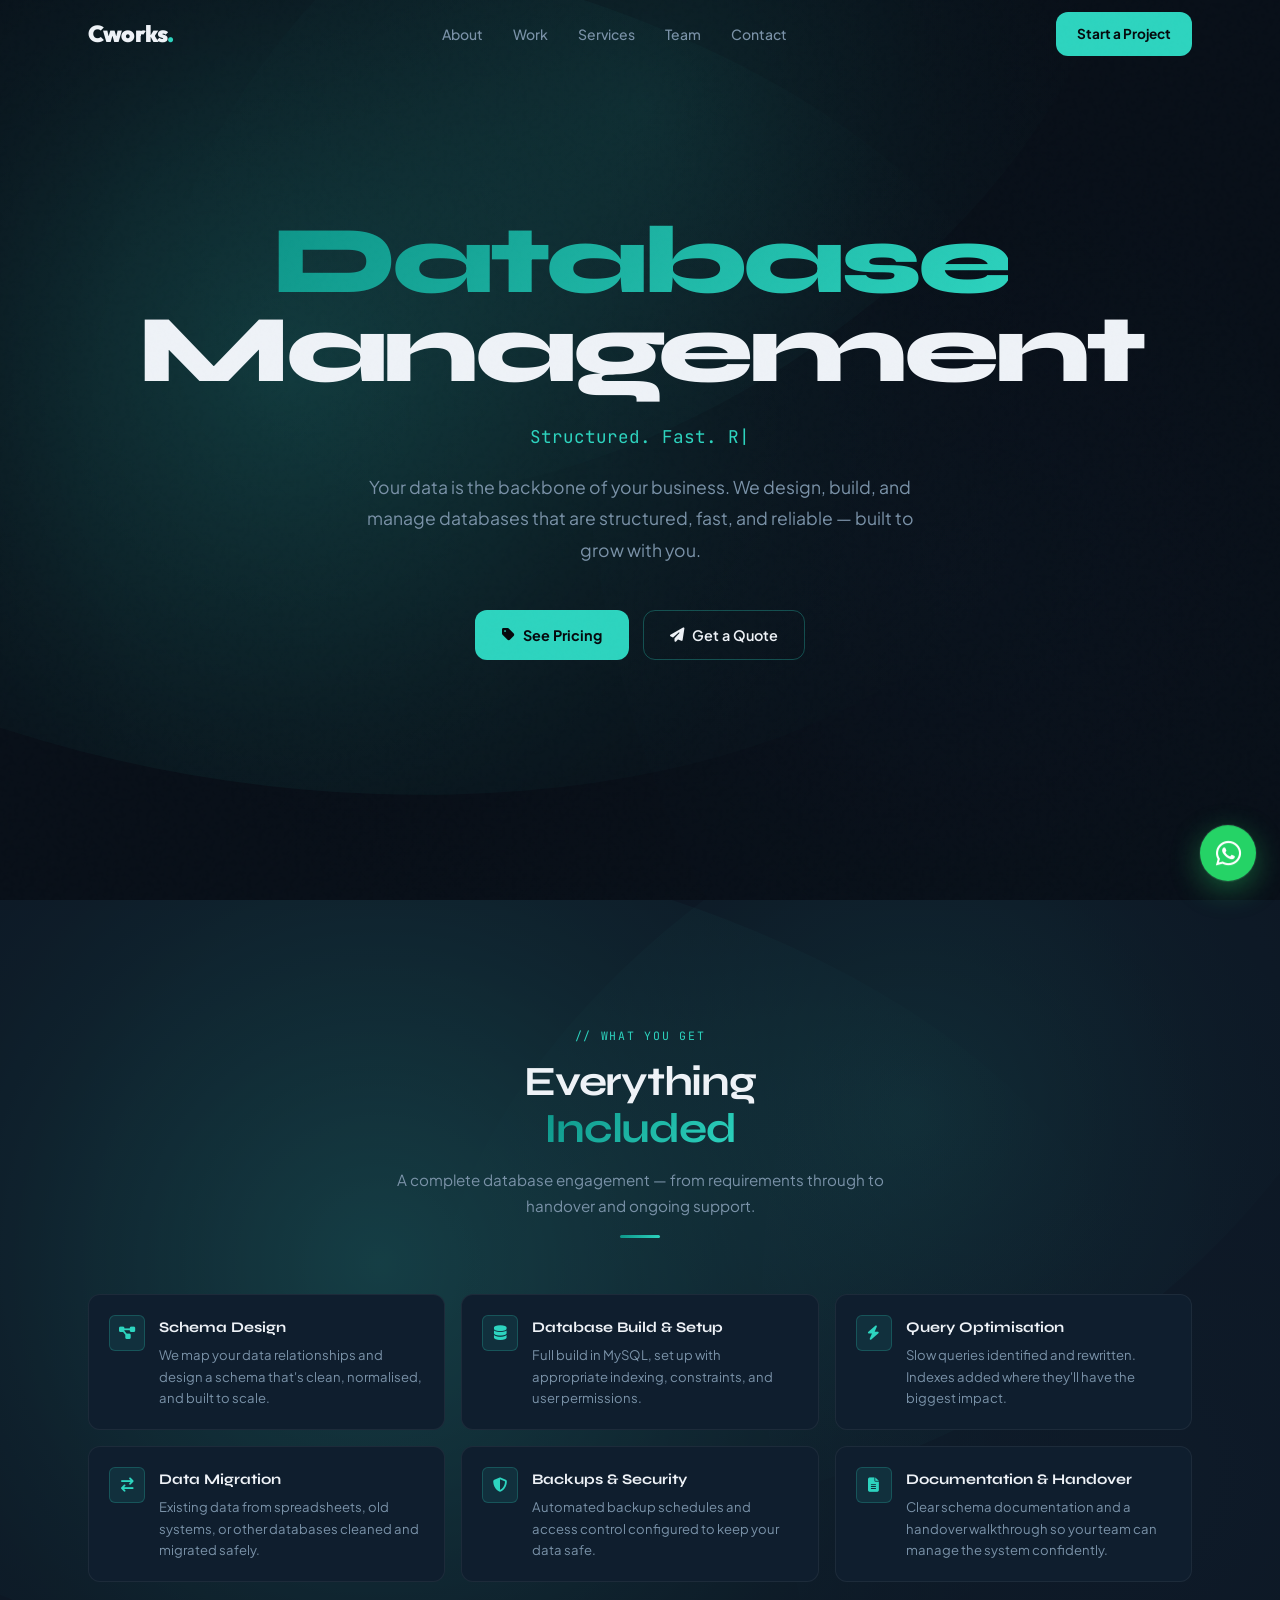
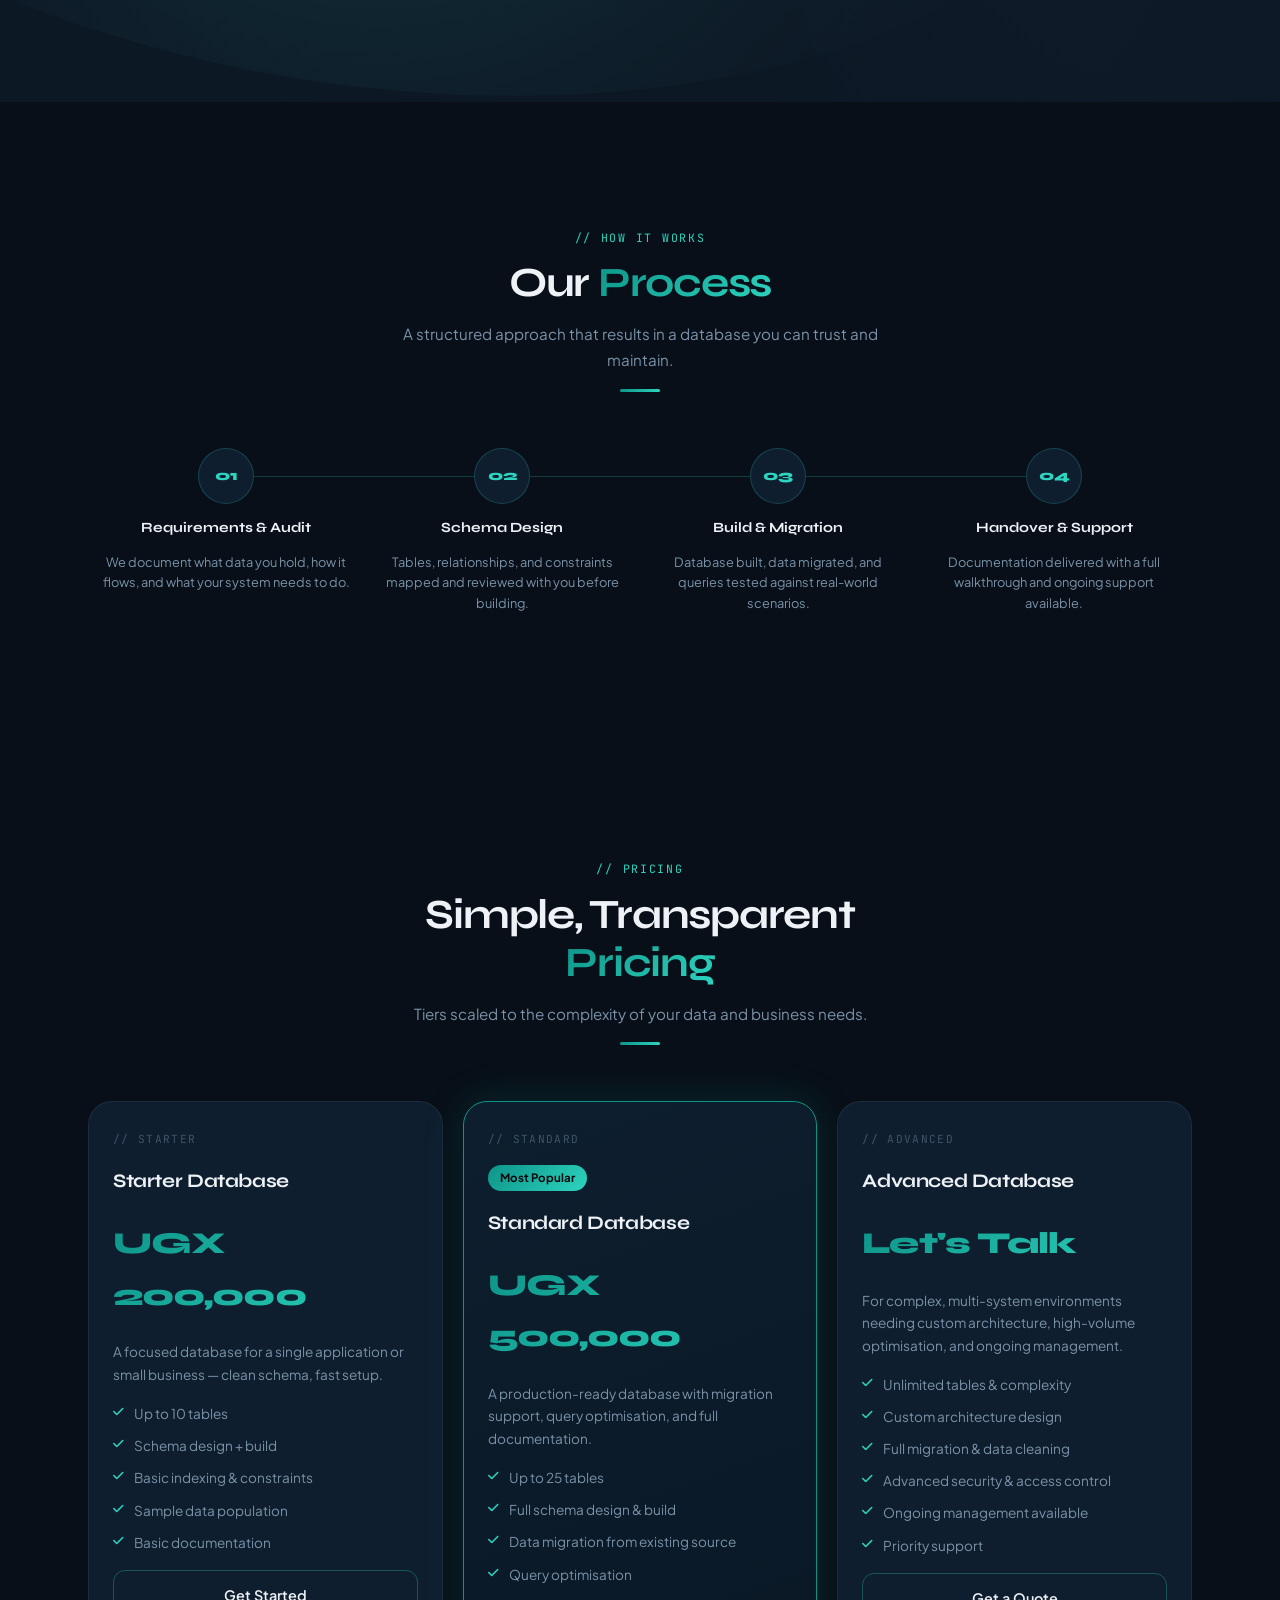
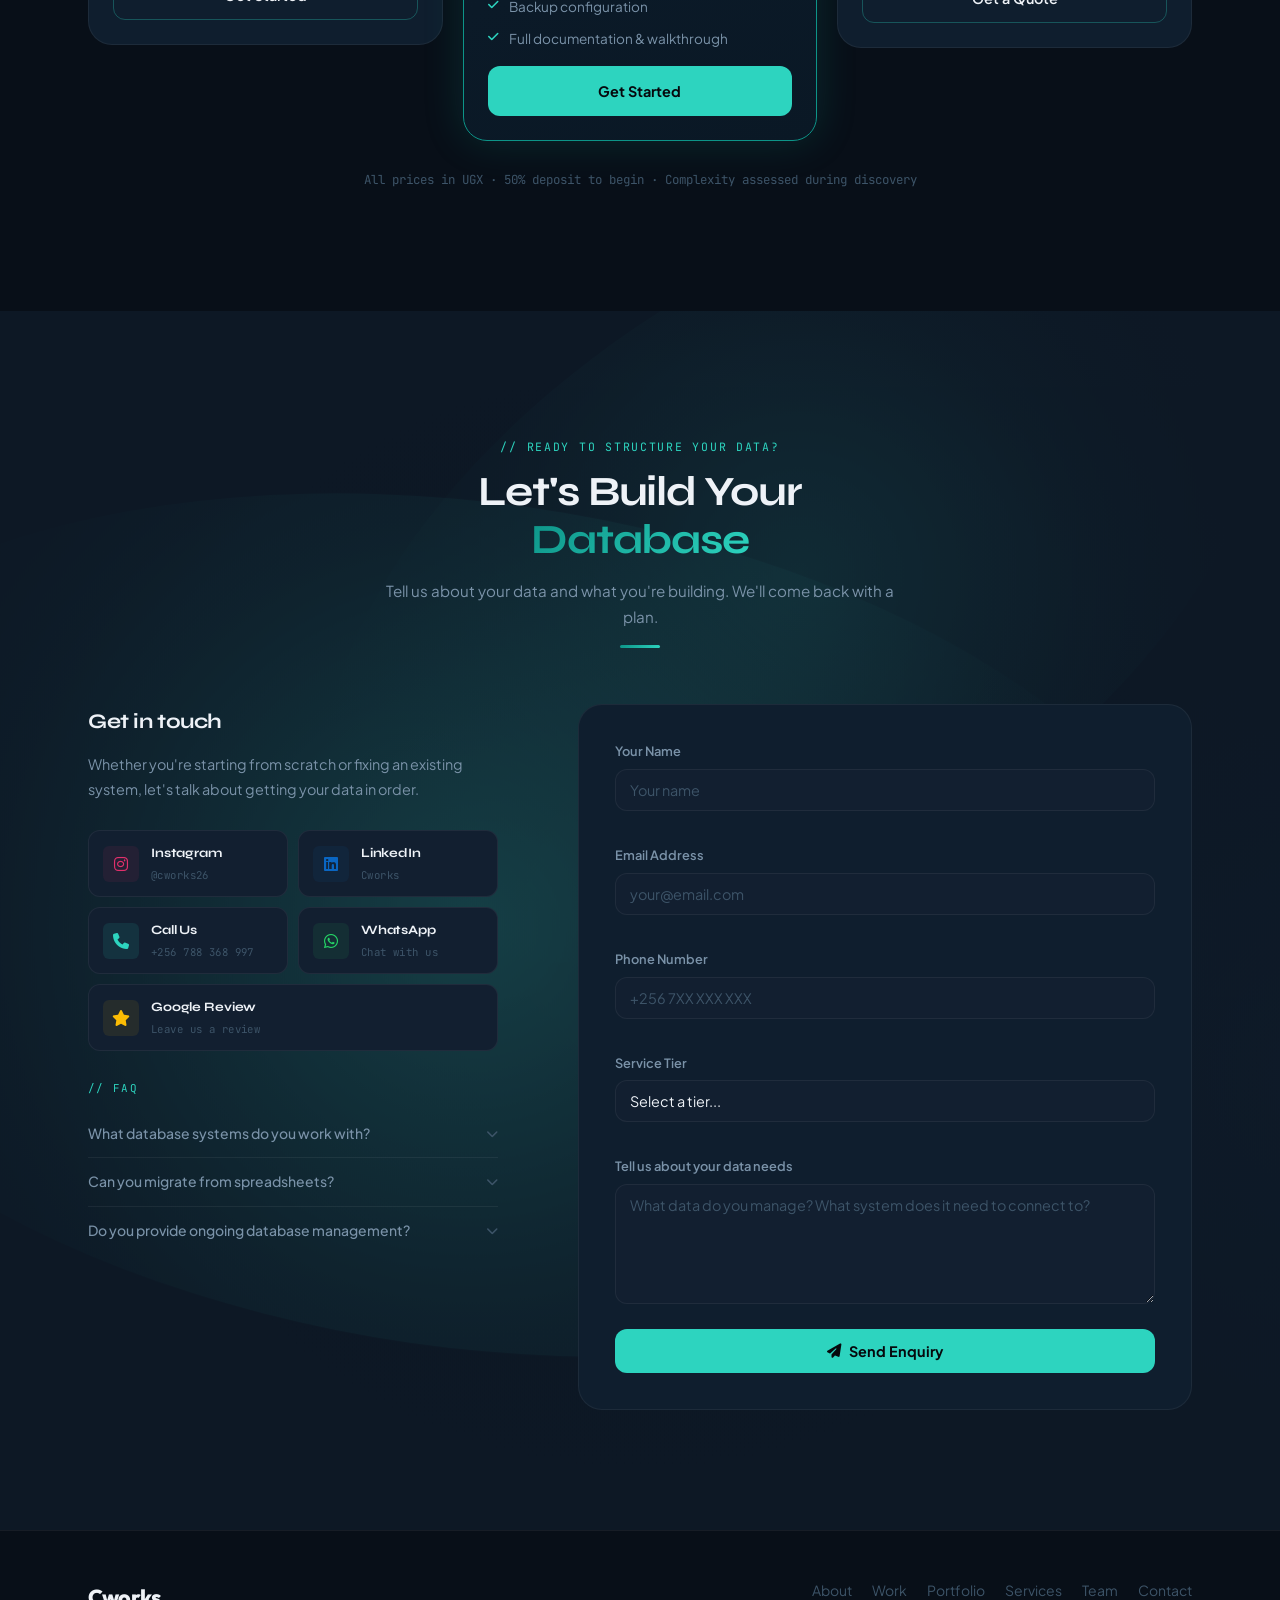
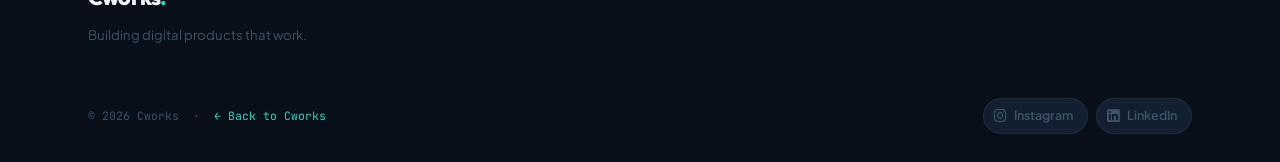
==== commit 968b626d: "refactor: remove hero badges and update layout styles to center content across all pages" ====
--- a/database-management.html
+++ b/database-management.html
@@ -70,10 +70,6 @@
   <canvas class="aurora-canvas" id="auroraCanvas" aria-hidden="true"></canvas>
     <div class="container">
       <div class="hero-content">
-        <div class="hero-badge" aria-hidden="true">
-          <span class="hero-badge-dot"></span>
-          <span class="font-code">// services / database-management</span>
-        </div>
         <h1 class="hero-title">
           <span class="gradient-text">Database</span> Management
         </h1>
--- a/css/styles.css
+++ b/css/styles.css
@@ -190,7 +190,11 @@
 @keyframes drift-1 { 0%,100%{transform:translate(0,0)} 33%{transform:translate(50px,-30px)} 66%{transform:translate(-20px,40px)} }
 @keyframes drift-2 { 0%,100%{transform:translate(0,0)} 50%{transform:translate(-40px,-50px)} }
 
-.hero-content { position:relative; z-index:2; padding:140px 0 100px; max-width:880px; }
+.hero-content {
+  position:relative; z-index:2; padding:140px 0 100px; max-width:880px;
+  margin:0 auto; text-align:center;
+  display:flex; flex-direction:column; align-items:center;
+}
 
 /* index.html hero */
 .hero-status {
@@ -215,10 +219,10 @@
 }
 .hero-sub {
   font-size:clamp(1rem,2vw,1.18rem); color:var(--text-2);
-  max-width:560px; line-height:1.78; margin-bottom:44px;
-}
-.hero-cta { display:flex; align-items:center; gap:14px; flex-wrap:wrap; margin-bottom:64px; }
-.hero-stats { display:flex; border-top:1px solid var(--border); padding-top:40px; max-width:480px; }
+  max-width:560px; line-height:1.78; margin:0 auto 44px; text-align:center;
+}
+.hero-cta { display:flex; align-items:center; justify-content:center; gap:14px; flex-wrap:wrap; margin-bottom:64px; }
+.hero-stats { display:flex; justify-content:center; border-top:1px solid var(--border); padding-top:40px; max-width:480px; width:100%; margin:0 auto; }
 .hero-stat { padding-right:36px; margin-right:36px; border-right:1px solid var(--border); }
 .hero-stat:last-child { border-right:none; margin-right:0; padding-right:0; }
 .hero-stat-value { font-family:'Syne',sans-serif; font-size:2.2rem; font-weight:800; letter-spacing:-0.04em; color:var(--text-1); line-height:1; margin-bottom:4px; }
@@ -250,7 +254,7 @@
 @keyframes blink { 0%,100%{opacity:1} 50%{opacity:0} }
 .hero-description {
   font-size:clamp(1rem,2vw,1.1rem); color:var(--text-2);
-  max-width:560px; line-height:1.78; margin-bottom:44px;
+  max-width:560px; line-height:1.78; margin:0 auto 44px; text-align:center;
 }
 
 /* ── MARQUEE ────────────────────────────────────────────── */
